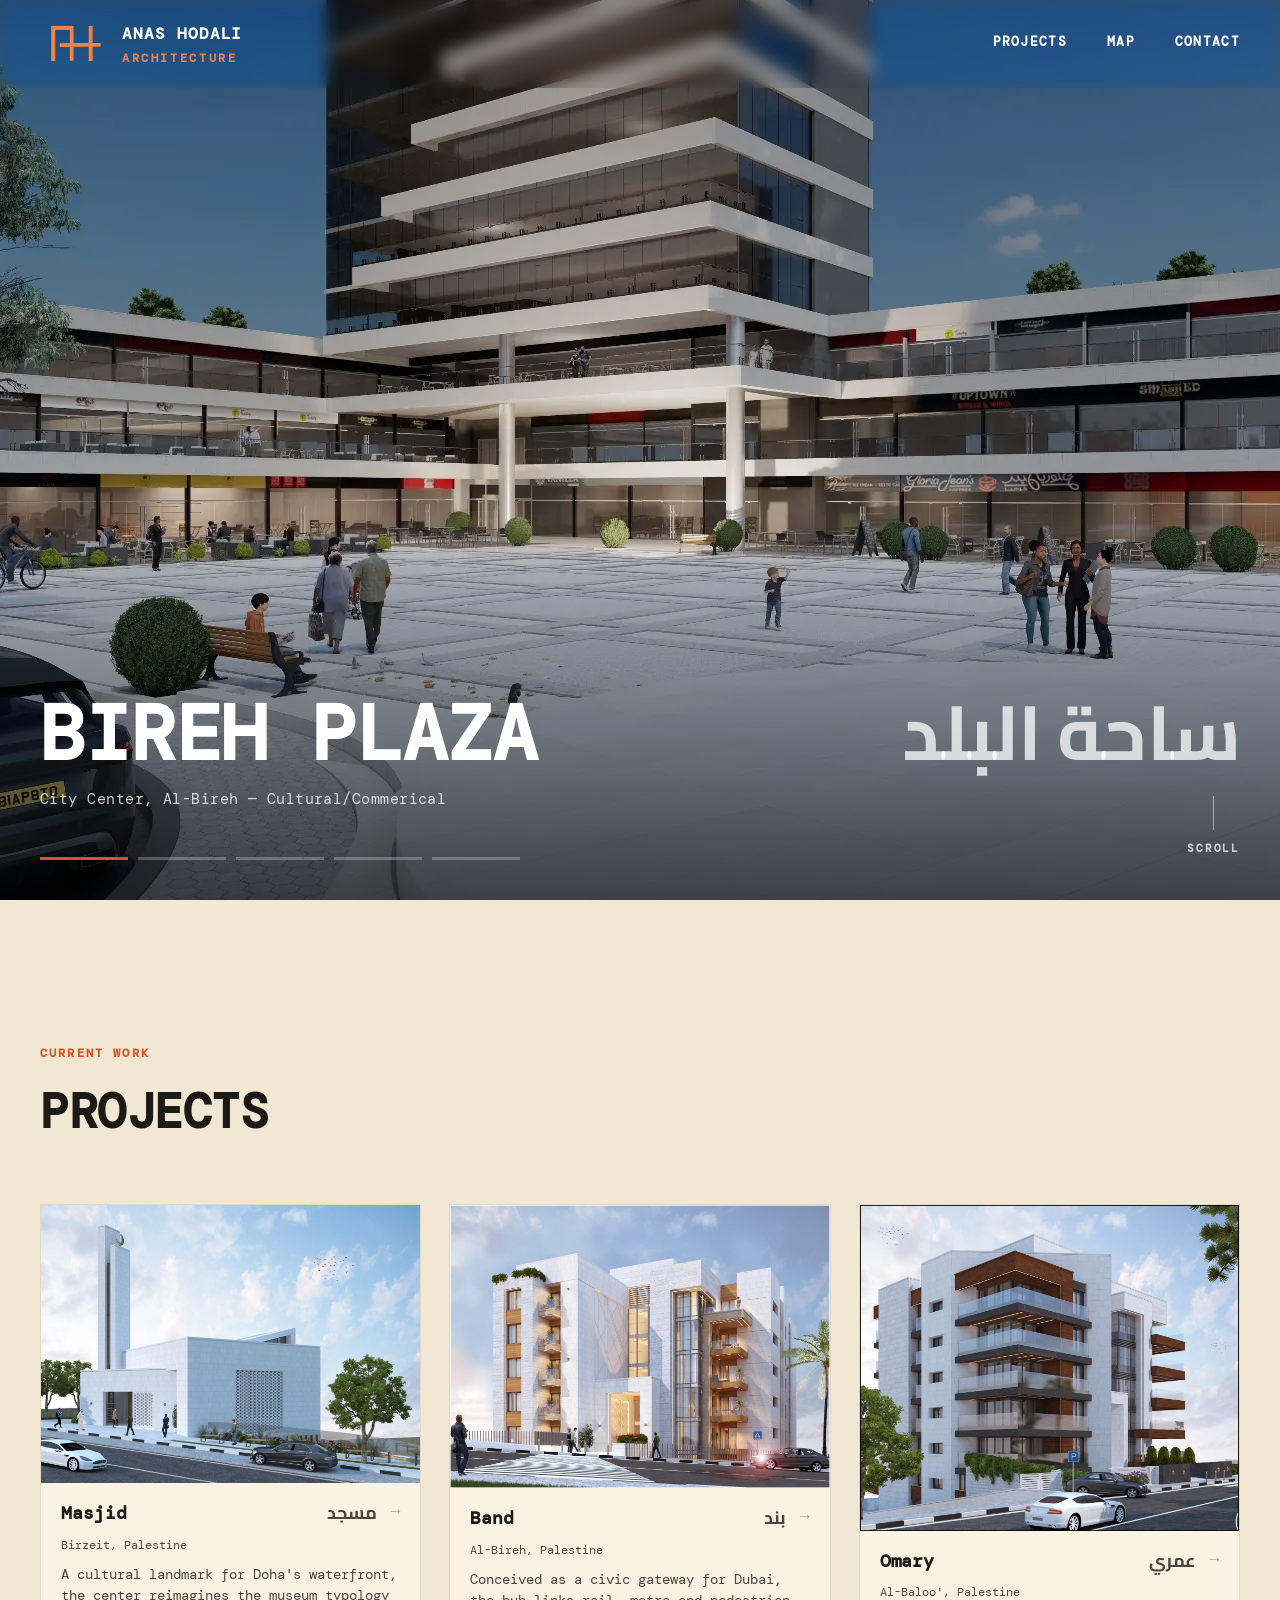
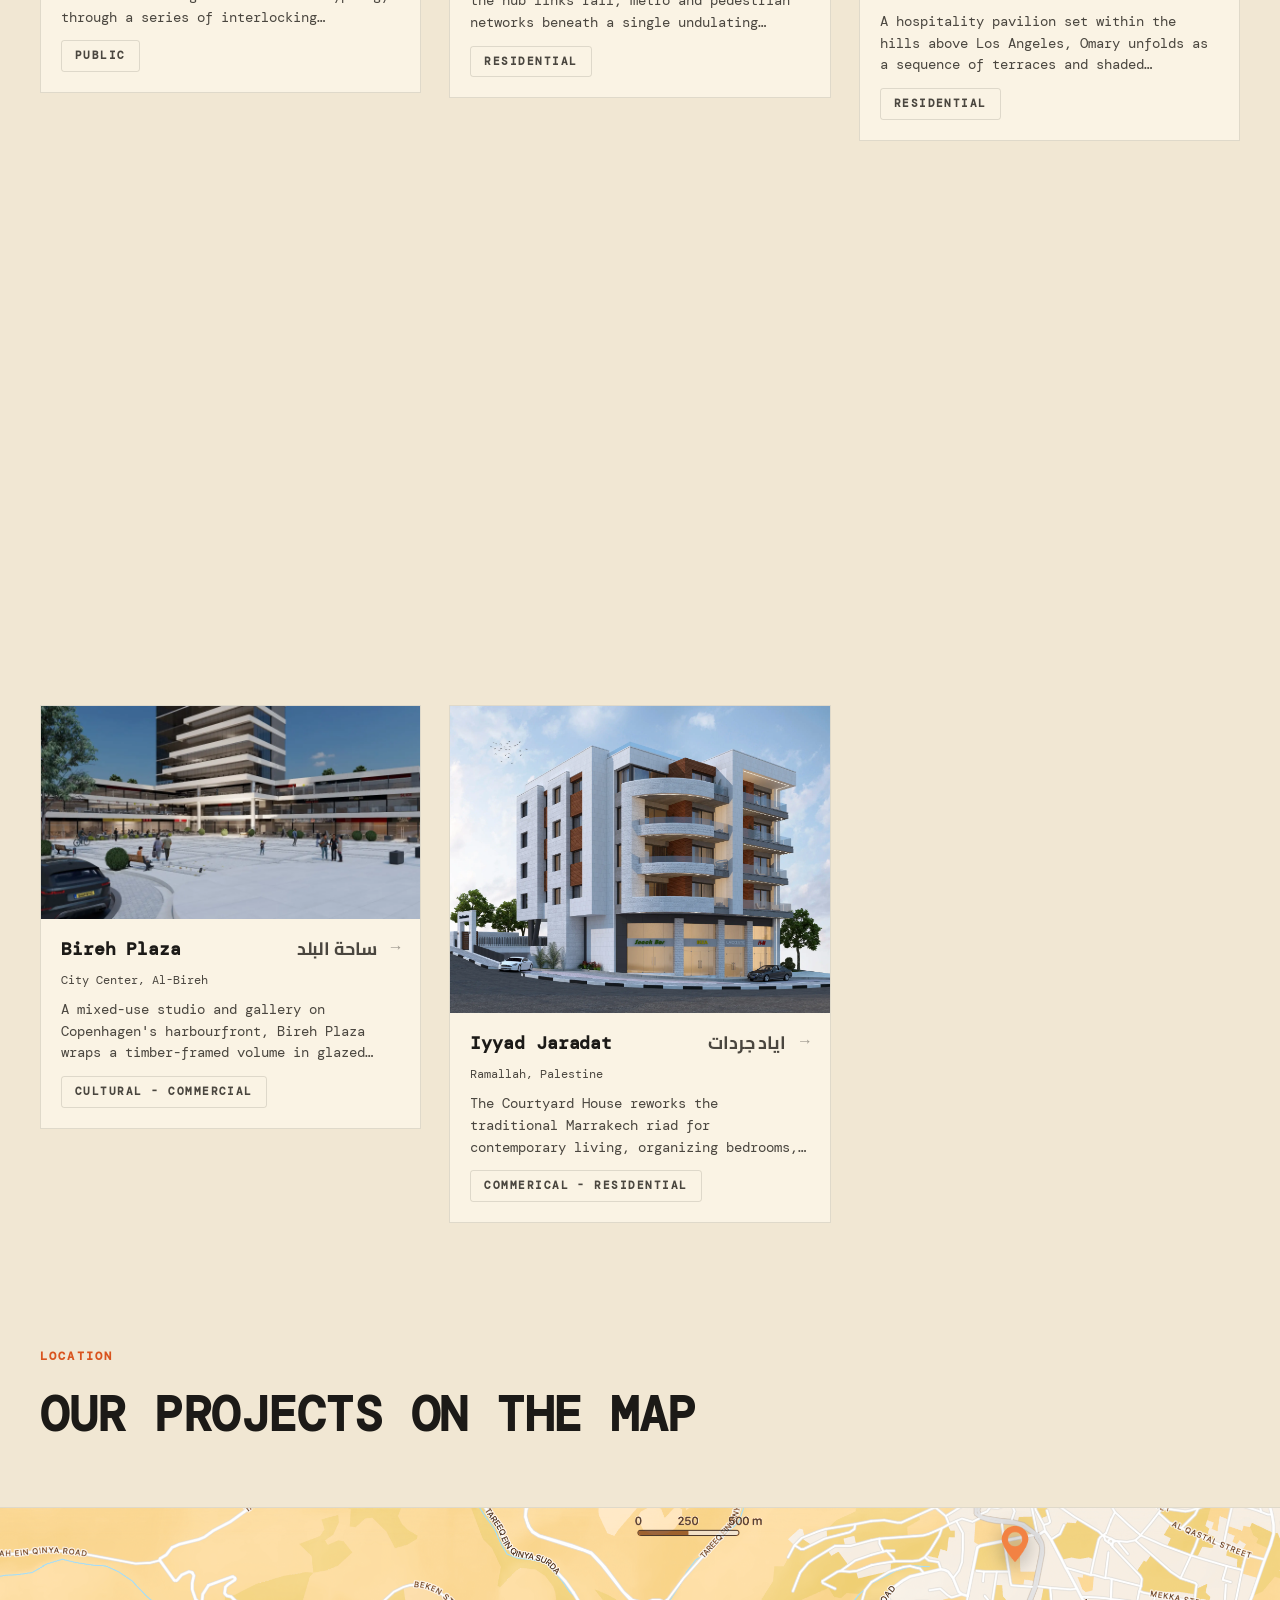
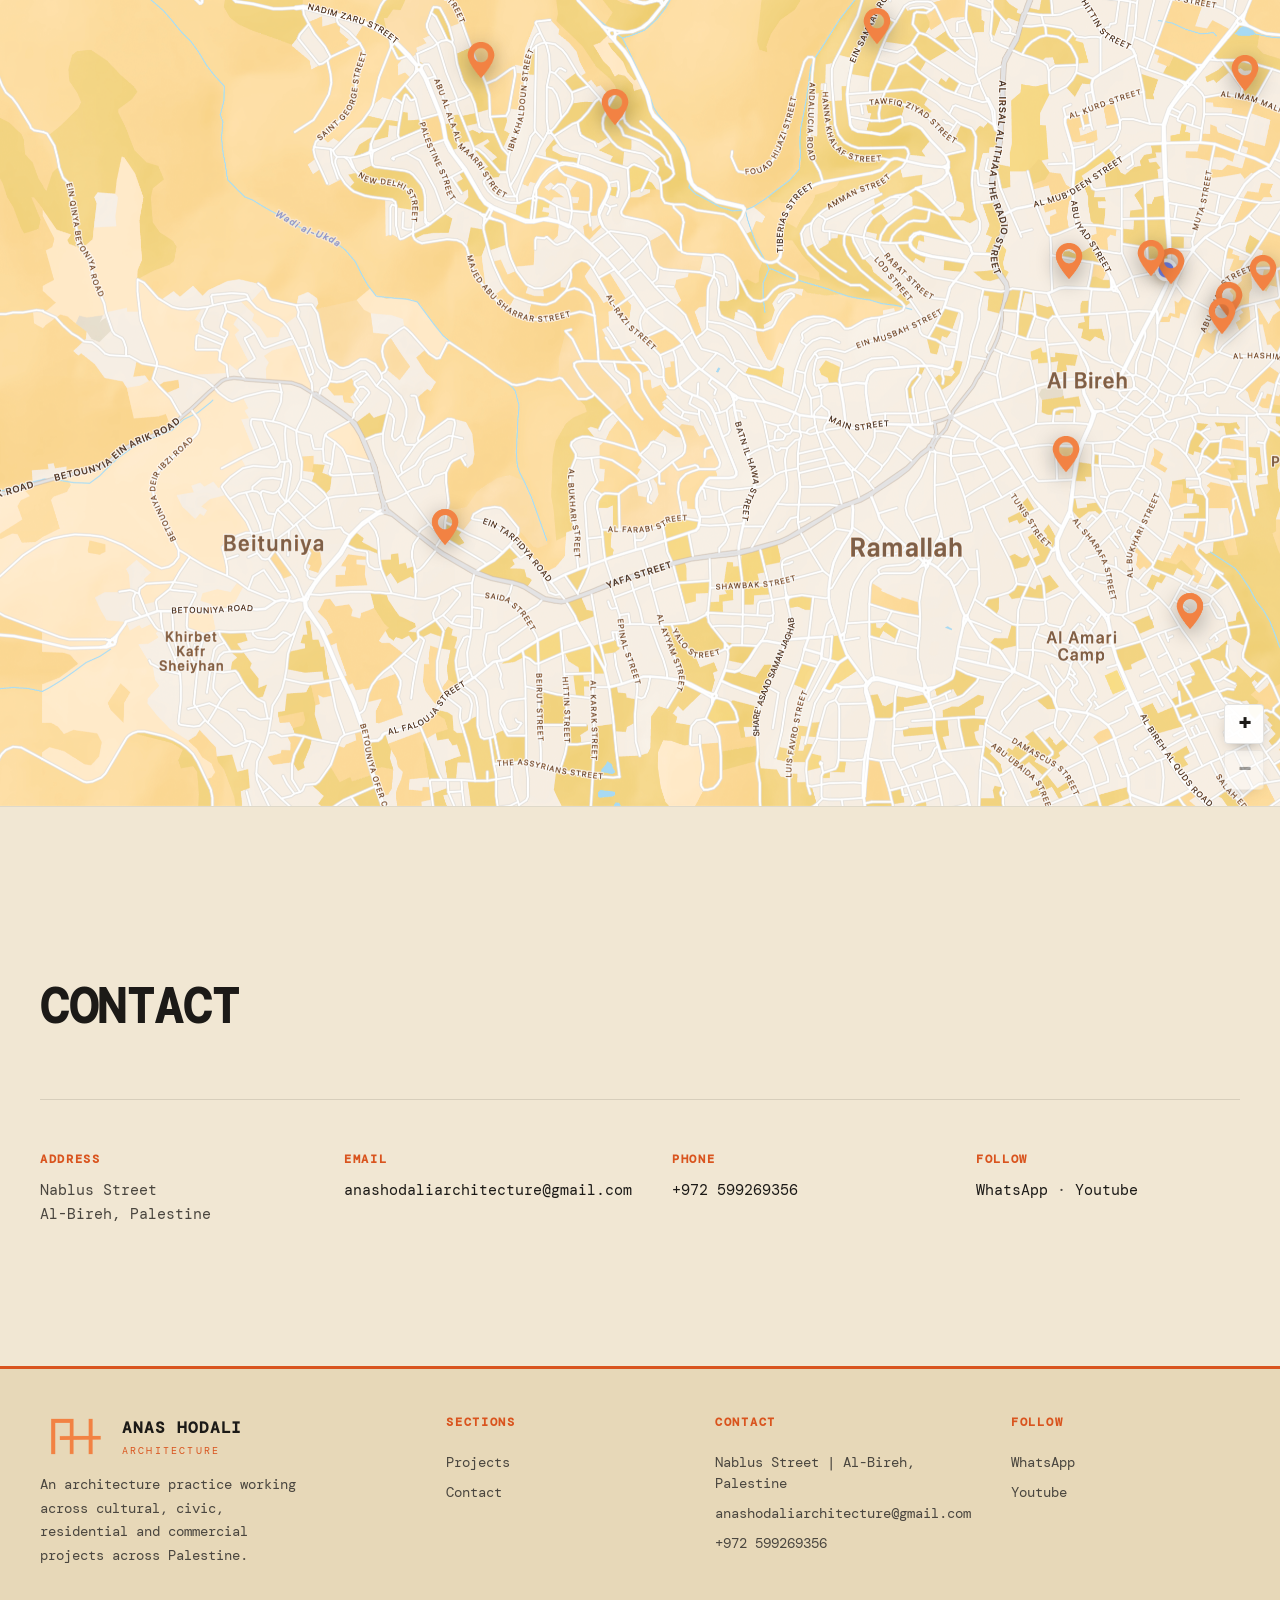
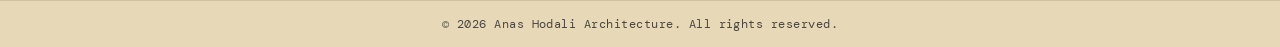
==== index.html @ 184c5da4 "adding map showcasing projects across ramallah" ====
<!DOCTYPE html>
<html lang="en">
<head>
<meta charset="UTF-8">
<meta name="viewport" content="width=device-width, initial-scale=1.0">
<title>Anas Hodali Architecture</title>
<meta name="description" content="Anas Hodali Architecture — an architecture practice designing cultural, civic, residential and commercial work.">
<link rel="icon" type="image/png" href="assets/images/modern-logo.png">

<!-- Fonts -->
<link rel="preconnect" href="https://fonts.googleapis.com">
<link rel="preconnect" href="https://fonts.gstatic.com" crossorigin>
<link href="https://fonts.googleapis.com/css2?family=DM+Mono:ital,wght@0,300;0,400;0,500;1,300;1,400;1,500&family=Cairo:wght@600;700&display=swap" rel="stylesheet">

<link rel="stylesheet" href="css/style.css">
</head>
<body>

<!-- =========================================================
     HEADER / NAV
     Only two links, both in-page scrolls: Projects (#projects)
     and Contact (#contact).
========================================================== -->
<header class="site-header" id="siteHeader">
  <div class="header-inner">
    <a href="#top" class="logo">
      <img src="assets/images/modern-logo.png" alt="" class="logo-mark">
      <span class="logo-word">Anas Hodali<span class="logo-tagline">Architecture</span></span>
    </a>

    <nav class="main-nav" id="mainNav">
      <a href="#projects" class="nav-link">Projects</a>
      <a href="#map" class="nav-link">Map</a>
      <a href="#contact" class="nav-link">Contact</a>
    </nav>

    <button class="nav-toggle" id="navToggle" aria-label="Toggle navigation" aria-expanded="false">
      <span></span><span></span><span></span>
    </button>
  </div>
</header>

<!-- =========================================================
     HERO — fullscreen, 5 auto-cycling project slides.
     Each .hero-slide shows a static <img> for now (see
     assets/images/). To bring back video later, swap the
     <img class="hero-image"> below for a
     <video class="hero-video"> with a real .mp4 source in
     assets/videos/.
========================================================== -->
<section class="hero" id="top">

  <div class="hero-slides" id="heroSlides">

    <article class="hero-slide is-active" data-tone="1">
      <div class="hero-media">
        <img class="hero-image" src="assets/images/bireh-plaza.webp" alt="Bireh Plaza">
        <div class="hero-scrim"></div>
      </div>
      <div class="hero-caption">
        <h1 class="hero-title"><span class="title-en">Bireh Plaza</span><span class="title-ar" lang="ar" dir="rtl">ساحة البلد</span></h1>
        <p class="hero-meta">City Center, Al-Bireh — Cultural/Commerical</p>
      </div>
    </article>

    <article class="hero-slide" data-tone="2">
      <div class="hero-media">
        <img class="hero-image" src="assets/images/sakhr.webp" alt="Sakhr">
        <div class="hero-scrim"></div>
      </div>
      <div class="hero-caption">
        <h1 class="hero-title"><span class="title-en">Sakhr</span><span class="title-ar" lang="ar" dir="rtl">صخر</span></h1>
        <p class="hero-meta">Al-Bireh — Residential</p>
      </div>
    </article>

    <article class="hero-slide" data-tone="3">
      <div class="hero-media">
        <img class="hero-image" src="assets/images/abdallah.webp" alt="Abdallah">
        <div class="hero-scrim"></div>
      </div>
      <div class="hero-caption">
        <h1 class="hero-title"><span class="title-en">Abdallah Eweis</span><span class="title-ar" lang="ar" dir="rtl">عبدالله عويس</span></h1>
        <p class="hero-meta">Al-Bireh — Residential</p>
      </div>
    </article>

    <article class="hero-slide" data-tone="4">
      <div class="hero-media">
        <img class="hero-image" src="assets/images/masjid.webp" alt="Masjid">
        <div class="hero-scrim"></div>
      </div>
      <div class="hero-caption">
        <h1 class="hero-title"><span class="title-en">Masjid</span><span class="title-ar" lang="ar" dir="rtl">مسجد</span></h1>
        <p class="hero-meta">Birzeit — Public</p>
      </div>
    </article>

    <article class="hero-slide" data-tone="5">
      <div class="hero-media">
        <img class="hero-image" src="assets/images/band.webp" alt="Band">
        <div class="hero-scrim"></div>
      </div>
      <div class="hero-caption">
        <h1 class="hero-title"><span class="title-en">Band</span><span class="title-ar" lang="ar" dir="rtl">بند</span></h1>
        <p class="hero-meta">Al-Bireh — Residential</p>
      </div>
    </article>

  </div>

  <!-- edge click zones — invisible hit areas at the left/right screen
       edges that step to the prev/next slide; only reveal an arrow +
       soft gradient on hover/focus, otherwise fully hidden -->
  <button class="hero-edge hero-edge-prev" type="button" aria-label="Previous slide">
    <span class="hero-edge-arrow">&#8249;</span>
  </button>
  <button class="hero-edge hero-edge-next" type="button" aria-label="Next slide">
    <span class="hero-edge-arrow">&#8250;</span>
  </button>

  <!-- progress / navigation bars -->
  <div class="hero-controls">
    <div class="hero-progress" id="heroProgress">
      <button class="hero-bar" data-index="0" aria-label="Go to slide 1"><i></i></button>
      <button class="hero-bar" data-index="1" aria-label="Go to slide 2"><i></i></button>
      <button class="hero-bar" data-index="2" aria-label="Go to slide 3"><i></i></button>
      <button class="hero-bar" data-index="3" aria-label="Go to slide 4"><i></i></button>
      <button class="hero-bar" data-index="4" aria-label="Go to slide 5"><i></i></button>
    </div>
  </div>

  <a href="#projects" class="hero-scroll-cue" aria-label="Scroll to projects">
    <span></span>
    Scroll
  </a>

</section>

<!-- =========================================================
     PROJECTS — masonry grid (CSS columns). Card height follows each
     image's own natural aspect ratio (see .project-placeholder img in
     style.css) rather than a fixed size class, so shape varies card
     to card based on the actual photo.
========================================================== -->
<section class="projects" id="projects">
  <div class="section-heading reveal">
    <span class="eyebrow">Current Work</span>
    <h2>Projects</h2>
  </div>

  <div class="project-grid">

    <article class="project-card" data-tone="1" data-project="masjid">
      <div class="project-media">
        <div class="project-placeholder">
          <img src="assets/images/masjid.webp" alt="Masjid">
        </div>
      </div>
      <div class="project-body">
        <div class="project-content">
          <div class="project-title-row">
            <h3><span class="title-en">Masjid</span><span class="title-ar" lang="ar" dir="rtl">مسجد</span></h3>
            <span class="project-arrow" aria-hidden="true">&rarr;</span>
          </div>
          <p class="project-location">Birzeit, Palestine</p>
          <p class="project-desc">A cultural landmark for Doha's waterfront, the center reimagines the museum typology through a series of interlocking exhibition halls beneath a single sweeping roof, built to host rotating international collections and civic gatherings alike.</p>
          <span class="project-tag tag-public">Public</span>
        </div>
      </div>
    </article>

    <article class="project-card" data-tone="4" data-project="band">
      <div class="project-media">
        <div class="project-placeholder">
          <img src="assets/images/band.webp" alt="Band">
        </div>
      </div>
      <div class="project-body">
        <div class="project-content">
          <div class="project-title-row">
            <h3><span class="title-en">Band</span><span class="title-ar" lang="ar" dir="rtl">بند</span></h3>
            <span class="project-arrow" aria-hidden="true">&rarr;</span>
          </div>
          <p class="project-location">Al-Bireh, Palestine</p>
          <p class="project-desc">Conceived as a civic gateway for Dubai, the hub links rail, metro and pedestrian networks beneath a single undulating canopy engineered to shade the concourse while framing the desert horizon beyond.</p>
          <span class="project-tag tag-residential">Residential</span>
        </div>
      </div>
    </article>

    <article class="project-card" data-tone="6" data-project="omary">
      <div class="project-media">
        <div class="project-placeholder">
          <img src="assets/images/omary.webp" alt="Omary">
        </div>
      </div>
      <div class="project-body">
        <div class="project-content">
          <div class="project-title-row">
            <h3><span class="title-en">Omary</span><span class="title-ar" lang="ar" dir="rtl">عمري</span></h3>
            <span class="project-arrow" aria-hidden="true">&rarr;</span>
          </div>
          <p class="project-location">Al-Baloo', Palestine</p>
          <p class="project-desc">A hospitality pavilion set within the hills above Los Angeles, Omary unfolds as a sequence of terraces and shaded courtyards that blur the line between guest suite, garden and view.</p>
          <span class="project-tag tag-residential">Residential</span>
        </div>
      </div>
    </article>

    <article class="project-card" data-tone="2" data-project="sakhr">
      <div class="project-media">
        <div class="project-placeholder">
          <img src="assets/images/sakhr.webp" alt="Sakhr">
        </div>
      </div>
      <div class="project-body">
        <div class="project-content">
          <div class="project-title-row">
            <h3><span class="title-en">Sakhr</span><span class="title-ar" lang="ar" dir="rtl">صخر</span></h3>
            <span class="project-arrow" aria-hidden="true">&rarr;</span>
          </div>
          <p class="project-location">Al-Bireh, Palestine</p>
          <p class="project-desc">Rising above Marina Bay, Sakhr reinterprets the commercial high-rise through a perforated exoskeleton that filters daylight and views while reducing solar gain, setting a new benchmark for the skyline.</p>
          <span class="project-tag tag-residential">Residential</span>
        </div>
      </div>
    </article>

    <article class="project-card" data-tone="7" data-project="jamal">
      <div class="project-media">
        <div class="project-placeholder">
          <img src="assets/images/jamal.webp" alt="North Quay Masterplan">
        </div>
      </div>
      <div class="project-body">
        <div class="project-content">
          <div class="project-title-row">
            <h3><span class="title-en">ِAbdallah Al-Jamal</span><span class="title-ar" lang="ar" dir="rtl">عبدالله الجمل</span></h3>
            <span class="project-arrow" aria-hidden="true">&rarr;</span>
          </div>
          <p class="project-location">Ramallah, Palestine</p>
          <p class="project-desc">A masterplan for Rotterdam's post-industrial waterfront, North Quay reorganizes the former dockyards into a mixed-use district of housing, studios and public quays woven around the harbour's original rail lines.</p>
          <span class="project-tag tag-residential">Residential</span>
        </div>
      </div>
    </article>

    <article class="project-card" data-tone="3" data-project="abdallah">
      <div class="project-media">
        <div class="project-placeholder">
          <img src="assets/images/abdallah.webp" alt="Abdallah">
        </div>
      </div>
      <div class="project-body">
        <div class="project-content">
          <div class="project-title-row">
            <h3><span class="title-en">Abdallah Ewias</span><span class="title-ar" lang="ar" dir="rtl"> عبدالله عويس</span></h3>
            <span class="project-arrow" aria-hidden="true">&rarr;</span>
          </div>
          <p class="project-location">Al-Bireh, Palestine</p>
          <p class="project-desc">Abdallah steps down toward the Thames in a series of terraced volumes, giving each residence a private outlook while knitting the development back into London's riverside walking routes.</p>
          <span class="project-tag tag-residential">Residential</span>
        </div>
      </div>
    </article>

    <article class="project-card" data-tone="8" data-project="bireh-plaza">
      <div class="project-media">
        <div class="project-placeholder">
          <img src="assets/images/bireh-plaza.webp" alt="Bireh Plaza">
        </div>
      </div>
      <div class="project-body">
        <div class="project-content">
          <div class="project-title-row">
            <h3><span class="title-en">Bireh Plaza</span><span class="title-ar" lang="ar" dir="rtl">ساحة البلد</span></h3>
            <span class="project-arrow" aria-hidden="true">&rarr;</span>
          </div>
          <p class="project-location">City Center, Al-Bireh</p>
          <p class="project-desc">A mixed-use studio and gallery on Copenhagen's harbourfront, Bireh Plaza wraps a timber-framed volume in glazed panels that dissolve the boundary between working space and public quay.</p>
          <span class="project-tag tag-cultural tag-commercial">Cultural - Commercial</span>
        </div>
      </div>
    </article>

    <article class="project-card" data-tone="5" data-project="jaradat">
      <div class="project-media">
        <div class="project-placeholder">
          <img src="assets/images/jaradat.webp" alt="The Courtyard House">
        </div>
      </div>
      <div class="project-body">
        <div class="project-content">
          <div class="project-title-row">
            <h3><span class="title-en">Iyyad Jaradat</span><span class="title-ar" lang="ar" dir="rtl">اياد جردات</span></h3>
            <span class="project-arrow" aria-hidden="true">&rarr;</span>
          </div>
          <p class="project-location">Ramallah, Palestine</p>
          <p class="project-desc">The Courtyard House reworks the traditional Marrakech riad for contemporary living, organizing bedrooms, majlis and pool around a sequence of shaded courtyards that draw air and light deep into the plan.</p>
          <span class="project-tag tag-commercial tag-residential">Commerical - Residential</span>
        </div>
      </div>
    </article>

  </div>
</section>

<!-- =========================================================
     MAP — full-bleed "where we are" band. The heading keeps the normal
     container gutter; the image itself stretches from the left edge of
     the viewport to the right.
========================================================== -->
<section class="map-section" id="map">
  <div class="section-heading reveal">
    <span class="eyebrow">Location</span>
    <h2>Our Projects on the Map</h2>
  </div>

  <div class="map-figure">
   <!-- .map-pan is the single element that initMapPanZoom() transforms, so the
        map image and every pin zoom / pan together and stay aligned. -->
   <div class="map-pan" id="mapPan">
    <img class="map-image" src="assets/images/map ramallah no pins.png" alt="Map of Ramallah showing where the practice is located" draggable="false">

    <!-- Pin overlay. JS (initMapPins) sizes .map-pins to the actual
         displayed image area so the per-pin --x / --y percentages stay
         locked to the map itself regardless of viewport size / cover crop.
         --x / --y are percentages measured from the top-left of the map
         image. Add ?#calibrate to the URL and click the map to read off
         coordinates for new pins. Each pin opens its project via the
         matching .project-card[data-project]. -->
    <div class="map-pins" id="mapPins">
      <button class="map-pin" type="button" data-project="omary"       style="--x:80.3%; --y:41.3%"><img src="assets/images/pin.png" alt=""><span class="map-pin-label"><span class="map-pin-name">Omary</span></span></button>
      <button class="map-pin" type="button" data-project="sakhr"       style="--x:91.6%; --y:45.7%"><img src="assets/images/pin.png" alt=""><span class="map-pin-label"><span class="map-pin-name">Sakhr</span></span></button>
      <button class="map-pin" type="button" data-project="band"        style="--x:91.1%; --y:47.4%"><img src="assets/images/pin.png" alt=""><span class="map-pin-label"><span class="map-pin-name">Band</span></span></button>
      <button class="map-pin" type="button" data-project="abdallah"    style="--x:94.0%; --y:42.7%"><img src="assets/images/pin.png" alt=""><span class="map-pin-label"><span class="map-pin-name">Abdallah Eweis</span></span></button>
      <button class="map-pin" type="button" data-project="bireh-plaza" style="--x:80.1%; --y:62.8%"><img src="assets/images/pin.png" alt=""><span class="map-pin-label"><span class="map-pin-name">Bireh Plaza</span></span></button>
      <button class="map-pin" type="button" data-project="jaradat"     style="--x:38.8%; --y:18.9%"><img src="assets/images/pin.png" alt=""><span class="map-pin-label"><span class="map-pin-name">Iyyad Jaradat</span></span></button>

      <!-- markers only — hover shows the title, no project view wired up yet -->
      <span class="map-pin map-pin--static" style="--x:92.7%; --y:20.4%"><img src="assets/images/pin.png" alt=""><span class="map-pin-label"><span class="map-pin-name">Al-Nada Building</span></span></span>
      <span class="map-pin map-pin--static" style="--x:87.5%; --y:41.9%"><img src="assets/images/pin.png" alt=""><span class="map-pin-label"><span class="map-pin-name">Brazil Tower</span></span></span>
      <span class="map-pin map-pin--static" style="--x:86.1%; --y:41.0%"><img src="assets/images/pin.png" alt=""><span class="map-pin-label"><span class="map-pin-name">Arz 2</span></span></span>
      <span class="map-pin map-pin--static" style="--x:76.5%; --y:6.0%"><img src="assets/images/pin.png" alt=""><span class="map-pin-label"><span class="map-pin-name">Al-Bazzar</span></span></span>
      <span class="map-pin map-pin--static" style="--x:66.7%; --y:15.1%"><img src="assets/images/pin.png" alt=""><span class="map-pin-label"><span class="map-pin-name">Talet Bahar</span></span></span>
      <span class="map-pin map-pin--static" style="--x:48.2%; --y:24.2%"><img src="assets/images/pin.png" alt=""><span class="map-pin-label"><span class="map-pin-name">Al-Nile Building</span></span></span>
      <span class="map-pin map-pin--static" style="--x:36.2%; --y:70.9%"><img src="assets/images/pin.png" alt=""><span class="map-pin-label"><span class="map-pin-name">Omar Thalji</span></span></span>
      <span class="map-pin map-pin--static" style="--x:88.8%; --y:80.3%"><img src="assets/images/pin.png" alt=""><span class="map-pin-label"><span class="map-pin-name">Imad Mushusher</span></span></span>
    </div>
   </div>

   <!-- zoom buttons; drag to pan, ⌘/Ctrl + scroll or pinch also zoom -->
   <div class="map-zoom-controls">
     <button type="button" id="mapZoomIn" aria-label="Zoom in">+</button>
     <button type="button" id="mapZoomOut" aria-label="Zoom out" disabled>&minus;</button>
   </div>
  </div>
</section>

<!-- =========================================================
     CONTACT
========================================================== -->
<section class="contact-section" id="contact">
  <div class="section-heading reveal">
    <span class="eyebrow"></span>
    <h2>Contact</h2>
  </div>

  <div class="contact-info" data-reveal-group>
    <div class="contact-block reveal">
      <h4>Address</h4>
      <p>Nablus Street<br>Al-Bireh, Palestine</p>
    </div>

    <div class="contact-block reveal">
      <h4>Email</h4>
      <p><a href="mailto:anashodaliarchitecture@gmail.com">anashodaliarchitecture@gmail.com</a></p>
    </div>

    <div class="contact-block reveal">
      <h4>Phone</h4>
      <p><a href="tel:+972599269356">+972 599269356</a></p>
    </div>

    <div class="contact-block reveal">
      <h4>Follow</h4>
      <p>
        <a href="https://wa.me/972599269356">WhatsApp</a> &middot;
        <a href="https://www.youtube.com/@AnasHodaliArchitecture">Youtube</a>
      </p>
    </div>
  </div>
</section>

<!-- =========================================================
     FOOTER
========================================================== -->
<footer class="site-footer">
  <div class="footer-top" data-reveal-group>
    <div class="footer-brand reveal">
      <a href="#top" class="logo logo-footer">
        <img src="assets/images/modern-logo.png" alt="" class="logo-mark">
        <span class="logo-word">Anas Hodali<span class="logo-tagline">Architecture</span></span>
      </a>
      <p>An architecture practice working across cultural, civic, residential and commercial projects across Palestine.</p>
    </div>

    <div class="footer-col reveal">
      <h4>Sections</h4>
      <a href="#projects">Projects</a>
      <a href="#contact">Contact</a>
    </div>

    <div class="footer-col reveal">
      <h4>Contact</h4>
      <a href="#">Nablus Street | Al-Bireh, Palestine</a>
      <a href="mailto:anashodaliarchitecture@gmail.com">anashodaliarchitecture@gmail.com</a>
      <a href="tel:+972599269356">+972 599269356</a>
    </div>

    <div class="footer-col reveal">
      <h4>Follow</h4>
      <a href="https://wa.me/972599269356">WhatsApp</a>
      <a href="https://www.youtube.com/@AnasHodaliArchitecture">Youtube</a>
    </div>
  </div>

  <div class="footer-bottom">
    <p>&copy; 2026 Anas Hodali Architecture. All rights reserved.</p>
  </div>
</footer>

<!-- =========================================================
     PROJECT OVERLAY — fullscreen case-study view. One shared shell for
     every project; content is rendered into #overlayBody by
     renderOverlay() in js/main.js from the per-project data in
     js/projects-data.js (see PROJECTS there) whenever a card with a
     data-project attribute is clicked. All 8 projects are wired up now;
     copy and non-photo imagery are still placeholder/draft (see the
     header comment in projects-data.js) pending real project material.
========================================================== -->
<div class="project-overlay" id="projectOverlay" aria-hidden="true">
  <button class="overlay-close" id="overlayClose" aria-label="Close project" type="button">
    <span></span><span></span>
  </button>

  <div class="overlay-scroll" id="overlayScroll">
    <div class="overlay-topline">
      <span class="overlay-topline-name" id="overlayTopName"></span>
      <span class="overlay-topline-loc" id="overlayTopLoc"></span>
    </div>

    <div class="overlay-body" id="overlayBody">
      <!-- populated per-project by renderOverlay() in js/main.js -->
    </div>
  </div>
</div>

<script src="js/projects-data.js"></script>
<script src="js/main.js"></script>
</body>
</html>
---- css/style.css ----
/* ==========================================================================
   Anas Hodali Architecture — stylesheet
   Palette: cream/off-white background, charcoal text, burnt-orange accent.
   Swap the values in :root to retune the palette globally.
========================================================================== */

:root {
  --cream:        #F1E7D3;
  --cream-dim:    #E7D8B8;
  --paper:        #FAF3E4;
  --charcoal:     #1C1A17;
  --charcoal-soft:#4A463F;
  --orange:       #D9541E;
  --orange-dark:  #B84415;
  --orange-light: #E9814F;
  --line:         rgba(28, 26, 23, 0.12);
  --white:        #FFFFFF;

  --font: 'DM Mono', 'SFMono-Regular', Consolas, 'Liberation Mono', Menlo, monospace;
  --font-ar: 'Cairo', 'Segoe UI', Tahoma, sans-serif;

  --container: 1400px;
  --header-h: 88px;
}

/* ---------- Reset ---------- */
* { margin: 0; padding: 0; box-sizing: border-box; }

html { scroll-behavior: smooth; }

body {
  font-family: var(--font);
  background: var(--cream);
  color: var(--charcoal);
  line-height: 1.5;
  -webkit-font-smoothing: antialiased;
}

img { display: block; max-width: 100%; }
a { color: inherit; text-decoration: none; }
button { font-family: inherit; cursor: pointer; border: none; background: none; color: inherit; }
ul { list-style: none; }

.eyebrow {
  display: inline-block;
  font-size: 12px;
  font-weight: 600;
  letter-spacing: 0.18em;
  text-transform: uppercase;
  color: var(--orange);
  margin-bottom: 14px;
}

/* ==========================================================================
   Header
========================================================================== */
.site-header {
  position: fixed;
  top: 0; left: 0; right: 0;
  height: var(--header-h);
  z-index: 100;
  background: rgba(28, 26, 23, 0.06);
  backdrop-filter: blur(8px) saturate(160%);
  -webkit-backdrop-filter: blur(8px) saturate(160%);
  transition: background 0.35s ease, box-shadow 0.35s ease, backdrop-filter 0.35s ease, -webkit-backdrop-filter 0.35s ease;
}

.site-header.is-scrolled,
.site-header.no-hero {
  background: rgba(241, 231, 211, 0.8);
  backdrop-filter: blur(22px) saturate(180%);
  -webkit-backdrop-filter: blur(22px) saturate(180%);
  box-shadow: 0 1px 0 var(--line);
}

.header-inner {
  max-width: var(--container);
  height: 100%;
  margin: 0 auto;
  padding: 0 40px;
  display: flex;
  align-items: center;
  justify-content: space-between;
}

.logo {
  display: flex;
  align-items: center;
  gap: 14px;
  font-size: 16px;
  font-weight: 700;
  letter-spacing: 0.06em;
  text-transform: uppercase;
  color: var(--white);
  transition: color 0.35s ease;
}

.site-header.is-scrolled .logo,
.site-header.no-hero .logo { color: var(--charcoal); }

/* Icon mark (assets/images/modern-logo.png) sits beside the wordmark.
   Fixed height, intrinsic width. */
.logo-mark {
  height: 48px;
  width: auto;
  display: block;
}

.logo-word {
  display: flex;
  flex-direction: column;
}

.logo-tagline {
  font-size: 10px;
  font-weight: 400;
  letter-spacing: 0.22em;
  color: var(--orange-light);
  margin-top: 3px;
}

/* Header-only: bolder + slightly larger so "Architecture" reads clearly
   against the hero image, not just the footer's plain white background. */
.site-header .logo-tagline {
  font-weight: 800;
  font-size: 12px;
}

.site-header.is-scrolled .logo-tagline,
.site-header.no-hero .logo-tagline { color: var(--orange); }

.main-nav { display: flex; gap: 40px; }

.nav-link {
  font-size: 13px;
  font-weight: 600;
  letter-spacing: 0.1em;
  text-transform: uppercase;
  color: var(--white);
  position: relative;
  padding-bottom: 4px;
  transition: color 0.35s ease;
}

.site-header.is-scrolled .nav-link,
.site-header.no-hero .nav-link { color: var(--charcoal); }

.nav-link--current::after { width: 100%; }

.nav-link::after {
  content: "";
  position: absolute;
  left: 0; bottom: 0;
  width: 0;
  height: 1px;
  background: var(--orange);
  transition: width 0.25s ease;
}

.nav-link:hover::after { width: 100%; }

.nav-toggle {
  display: none;
  flex-direction: column;
  justify-content: center;
  gap: 5px;
  width: 32px;
  height: 32px;
}

.nav-toggle span {
  display: block;
  height: 2px;
  width: 100%;
  background: var(--white);
  transition: background 0.35s ease, transform 0.25s ease, opacity 0.25s ease;
}

.site-header.is-scrolled .nav-toggle span,
.site-header.no-hero .nav-toggle span { background: var(--charcoal); }

.nav-toggle.is-open span:nth-child(1) { transform: translateY(7px) rotate(45deg); }
.nav-toggle.is-open span:nth-child(2) { opacity: 0; }
.nav-toggle.is-open span:nth-child(3) { transform: translateY(-7px) rotate(-45deg); }

/* ==========================================================================
   Hero
========================================================================== */
.hero {
  position: relative;
  width: 100%;
  height: 100vh;
  min-height: 560px;
  overflow: hidden;
  background: var(--charcoal);
}

.hero-slides {
  position: relative;
  width: 100%;
  height: 100%;
}

.hero-slide {
  position: absolute;
  inset: 0;
  opacity: 0;
  visibility: hidden;
  transition: opacity 1.2s ease;
  z-index: 1;
}

.hero-slide.is-active {
  opacity: 1;
  visibility: visible;
  z-index: 2;
}

.hero-media {
  position: absolute;
  inset: 0;
  overflow: hidden;
}

.hero-video,
.hero-image {
  position: absolute;
  inset: 0;
  width: 100%;
  height: 100%;
  object-fit: cover;
}

/* Placeholder visual standing in for the real video footage.
   Each slide gets a distinct tone via [data-tone] below. */
.hero-placeholder {
  position: absolute;
  inset: 0;
  display: flex;
  align-items: center;
  justify-content: center;
  background-image:
    repeating-linear-gradient(0deg, rgba(255,255,255,0.045) 0 1px, transparent 1px 64px),
    repeating-linear-gradient(90deg, rgba(255,255,255,0.045) 0 1px, transparent 1px 64px);
  animation: heroDrift 18s ease-in-out infinite alternate;
}

@keyframes heroDrift {
  from { transform: scale(1.06) translate(0, 0); }
  to   { transform: scale(1.14) translate(-1.5%, -1.5%); }
}

.hero-slide[data-tone="1"] .hero-placeholder { background-color: #7a5237; background-image: linear-gradient(135deg, #6b4a30, #a15c2c), repeating-linear-gradient(0deg, rgba(255,255,255,0.05) 0 1px, transparent 1px 64px), repeating-linear-gradient(90deg, rgba(255,255,255,0.05) 0 1px, transparent 1px 64px); }
.hero-slide[data-tone="2"] .hero-placeholder { background-color: #3f4a52; background-image: linear-gradient(135deg, #2e3a42, #5a6b73), repeating-linear-gradient(0deg, rgba(255,255,255,0.05) 0 1px, transparent 1px 64px), repeating-linear-gradient(90deg, rgba(255,255,255,0.05) 0 1px, transparent 1px 64px); }
.hero-slide[data-tone="3"] .hero-placeholder { background-color: #5c5346; background-image: linear-gradient(135deg, #453e34, #7d6f5a), repeating-linear-gradient(0deg, rgba(255,255,255,0.05) 0 1px, transparent 1px 64px), repeating-linear-gradient(90deg, rgba(255,255,255,0.05) 0 1px, transparent 1px 64px); }
.hero-slide[data-tone="4"] .hero-placeholder { background-color: #8a4a2c; background-image: linear-gradient(135deg, #723c22, #c06a35), repeating-linear-gradient(0deg, rgba(255,255,255,0.05) 0 1px, transparent 1px 64px), repeating-linear-gradient(90deg, rgba(255,255,255,0.05) 0 1px, transparent 1px 64px); }
.hero-slide[data-tone="5"] .hero-placeholder { background-color: #4b4238; background-image: linear-gradient(135deg, #35302a, #6e5f4c), repeating-linear-gradient(0deg, rgba(255,255,255,0.05) 0 1px, transparent 1px 64px), repeating-linear-gradient(90deg, rgba(255,255,255,0.05) 0 1px, transparent 1px 64px); }

.hero-placeholder-label {
  font-size: 12px;
  font-weight: 600;
  letter-spacing: 0.2em;
  text-transform: uppercase;
  color: rgba(255,255,255,0.55);
  border: 1px solid rgba(255,255,255,0.3);
  padding: 10px 18px;
  border-radius: 999px;
}

.hero-scrim {
  position: absolute;
  inset: 0;
  background:
    linear-gradient(0deg, rgba(0,0,0,0.65) 0%, rgba(0,0,0,0.05) 42%, rgba(0,0,0,0.25) 100%);
}

.hero-caption {
  position: absolute;
  left: 0; right: 0; bottom: 90px;
  z-index: 3;
  padding: 0 40px;
  max-width: var(--container);
  margin: 0 auto;
  color: var(--white);
  pointer-events: none; /* full-width band — let clicks fall through to .hero-edge beneath it */
}

.hero-title {
  display: flex;
  align-items: baseline;
  flex-wrap: wrap;
  gap: 0 20px;
  font-size: clamp(32px, 6vw, 76px);
  font-weight: 700;
  letter-spacing: -0.01em;
  text-transform: uppercase;
  line-height: 1.02;
  max-width: 18ch;
}

/* Bilingual title pairs (hero + project cards): English name pinned to the
   left, its Arabic equivalent pinned to the right of the same title block,
   written right-to-left. Only titles that actually have a .title-ar get the
   wider block + space-between spread — plain English-only titles (the 2
   cards/slide with no Arabic name yet) are untouched by these :has() rules.
   Cairo covers Arabic glyphs DM Mono doesn't have; text-transform is reset
   so Arabic (which has no case) isn't affected by the English title's
   uppercase styling. */
.hero-title:has(.title-ar) {
  justify-content: space-between;
  max-width: 30ch;
}

.project-title-row h3:has(.title-ar) {
  flex: 1;
  justify-content: space-between;
}

.title-ar {
  font-family: var(--font-ar);
  font-weight: 700;
  text-transform: none;
  direction: rtl;
  text-align: right;
  unicode-bidi: isolate;
}

.hero-title .title-ar { color: rgba(255,255,255,0.75); }
.project-title-row h3 .title-ar { color: var(--charcoal-soft); }

.hero-meta {
  margin-top: 14px;
  font-size: 15px;
  font-weight: 400;
  letter-spacing: 0.03em;
  color: rgba(255,255,255,0.8);
}

.hero-controls {
  position: absolute;
  left: 0; right: 0; bottom: 40px;
  z-index: 4;
  padding: 0 40px;
  max-width: var(--container);
  margin: 0 auto;
  pointer-events: none; /* full-width band — let clicks fall through to .hero-edge beneath it */
}

.hero-progress,
.hero-bar {
  pointer-events: auto; /* re-enable just the actual controls */
}

/* Invisible full-height hit zones at the left/right edges of the hero
   that step to the prev/next slide. Sit above the slides but below the
   caption/controls/scroll-cue (which re-enable pointer-events on just
   their own interactive bits above), so nothing else is blocked. Stay
   fully transparent until hovered/focused for a hidden, sleek feel. */
.hero-edge {
  position: absolute;
  top: 0; bottom: 0;
  width: clamp(56px, 9vw, 160px);
  z-index: 3;
  margin: 0;
  padding: 0 18px;
  border: 0;
  background: transparent;
  display: flex;
  align-items: center;
  cursor: pointer;
  appearance: none;
  -webkit-appearance: none;
}

.hero-edge-prev { left: 0; justify-content: flex-start; }
.hero-edge-next { right: 0; justify-content: flex-end; }

.hero-edge::before {
  content: "";
  position: absolute;
  inset: 0;
  opacity: 0;
  transition: opacity 0.35s ease;
}

.hero-edge-prev::before { background: linear-gradient(to right, rgba(0,0,0,0.32), transparent); }
.hero-edge-next::before { background: linear-gradient(to left, rgba(0,0,0,0.32), transparent); }

.hero-edge-arrow {
  position: relative;
  font-size: 26px;
  line-height: 1;
  color: rgba(255,255,255,0.9);
  opacity: 0;
  transition: opacity 0.3s ease, transform 0.3s ease;
}

.hero-edge-prev .hero-edge-arrow { transform: translateX(-8px); }
.hero-edge-next .hero-edge-arrow { transform: translateX(8px); }

.hero-edge:hover::before,
.hero-edge:focus-visible::before {
  opacity: 1;
}

.hero-edge:hover .hero-edge-arrow,
.hero-edge:focus-visible .hero-edge-arrow {
  opacity: 1;
  transform: translateX(0);
}

.hero-edge:focus-visible {
  outline: none;
}

.hero-edge:focus-visible .hero-edge-arrow {
  outline: 1px solid rgba(255,255,255,0.6);
  outline-offset: 6px;
}

.hero-progress {
  display: flex;
  gap: 10px;
  max-width: 480px;
}

.hero-bar {
  flex: 1;
  height: 3px;
  background: rgba(255,255,255,0.25);
  position: relative;
  overflow: hidden;
}

.hero-bar i {
  position: absolute;
  left: 0; top: 0; bottom: 0;
  width: 0%;
  background: var(--orange);
  display: block;
}

.hero-bar.is-active i {
  animation: heroFill linear forwards;
  animation-duration: var(--hero-interval, 6s);
}

.hero-bar.is-done i { width: 100%; }

@keyframes heroFill {
  from { width: 0%; }
  to   { width: 100%; }
}

.hero-scroll-cue {
  position: absolute;
  right: 40px; bottom: 44px;
  z-index: 4;
  display: flex;
  flex-direction: column;
  align-items: center;
  gap: 10px;
  font-size: 11px;
  font-weight: 600;
  letter-spacing: 0.16em;
  text-transform: uppercase;
  color: rgba(255,255,255,0.75);
}

.hero-scroll-cue span {
  width: 1px;
  height: 34px;
  background: rgba(255,255,255,0.5);
  position: relative;
  overflow: hidden;
}

.hero-scroll-cue span::after {
  content: "";
  position: absolute;
  left: 0; top: -100%;
  width: 100%; height: 100%;
  background: var(--orange);
  animation: scrollCue 1.8s ease-in-out infinite;
}

@keyframes scrollCue {
  0%   { top: -100%; }
  60%  { top: 100%; }
  100% { top: 100%; }
}

/* ==========================================================================
   Projects — masonry grid
========================================================================== */
.projects {
  max-width: var(--container);
  margin: 0 auto;
  padding: 140px 40px 120px;
}

.section-heading {
  margin-bottom: 56px;
}

.section-heading h2 {
  font-size: clamp(30px, 4vw, 48px);
  font-weight: 700;
  letter-spacing: -0.01em;
  text-transform: uppercase;
}

/* CSS grid rather than `columns:` masonry on purpose. Multi-column packs
   the cards tighter, but Safari re-runs its column-fill the moment a card
   inside the container gets a :hover repaint — the hovered card (whichever
   one sits at a column top, currently Omary, the tallest image) jumps to
   the next column, the pointer falls off it, the hover clears, and it
   snaps back. The thrash paints that column block blank, so the card
   looks like it vanishes. A grid never re-flows on hover. */
.project-grid {
  display: grid;
  grid-template-columns: repeat(3, 1fr);
  gap: 28px;
  align-items: start;
}

.project-card {
  display: block;
  position: relative;
  cursor: pointer;
  background: var(--paper);
  border: 1px solid var(--line);
  transition: border-color 0.45s ease, box-shadow 0.45s ease;
}

.project-card:hover {
  border-color: rgba(217, 84, 30, 0.4);
  box-shadow: 0 0 0 1px rgba(217, 84, 30, 0.15), 0 20px 44px -16px rgba(217, 84, 30, 0.4);
}

.project-media {
  position: relative;
  overflow: hidden;
}

.project-placeholder {
  position: relative;
  width: 100%;
  background-image:
    repeating-linear-gradient(0deg, rgba(255,255,255,0.06) 0 1px, transparent 1px 48px),
    repeating-linear-gradient(90deg, rgba(255,255,255,0.06) 0 1px, transparent 1px 48px);
  display: flex;
  align-items: center;
  justify-content: center;
  transition: transform 0.6s ease;
}

/* No fixed aspect-ratio here on purpose — each card's height now follows
   its own image's natural ratio, so portrait, square and landscape shots
   all sit at their true shape instead of being cropped to a fixed box. */
.project-placeholder img {
  width: 100%;
  height: auto;
  display: block;
}

.project-card[data-tone="1"] .project-placeholder { background-color: #7a5237; background-image: linear-gradient(150deg, #6b4a30, #a15c2c), repeating-linear-gradient(0deg, rgba(255,255,255,0.06) 0 1px, transparent 1px 48px), repeating-linear-gradient(90deg, rgba(255,255,255,0.06) 0 1px, transparent 1px 48px); }
.project-card[data-tone="2"] .project-placeholder { background-color: #3f4a52; background-image: linear-gradient(150deg, #2e3a42, #5a6b73), repeating-linear-gradient(0deg, rgba(255,255,255,0.06) 0 1px, transparent 1px 48px), repeating-linear-gradient(90deg, rgba(255,255,255,0.06) 0 1px, transparent 1px 48px); }
.project-card[data-tone="3"] .project-placeholder { background-color: #5c5346; background-image: linear-gradient(150deg, #453e34, #7d6f5a), repeating-linear-gradient(0deg, rgba(255,255,255,0.06) 0 1px, transparent 1px 48px), repeating-linear-gradient(90deg, rgba(255,255,255,0.06) 0 1px, transparent 1px 48px); }
.project-card[data-tone="4"] .project-placeholder { background-color: #8a4a2c; background-image: linear-gradient(150deg, #723c22, #c06a35), repeating-linear-gradient(0deg, rgba(255,255,255,0.06) 0 1px, transparent 1px 48px), repeating-linear-gradient(90deg, rgba(255,255,255,0.06) 0 1px, transparent 1px 48px); }
.project-card[data-tone="5"] .project-placeholder { background-color: #4b4238; background-image: linear-gradient(150deg, #35302a, #6e5f4c), repeating-linear-gradient(0deg, rgba(255,255,255,0.06) 0 1px, transparent 1px 48px), repeating-linear-gradient(90deg, rgba(255,255,255,0.06) 0 1px, transparent 1px 48px); }
.project-card[data-tone="6"] .project-placeholder { background-color: #6b5a4a; background-image: linear-gradient(150deg, #55473a, #93765a), repeating-linear-gradient(0deg, rgba(255,255,255,0.06) 0 1px, transparent 1px 48px), repeating-linear-gradient(90deg, rgba(255,255,255,0.06) 0 1px, transparent 1px 48px); }
.project-card[data-tone="7"] .project-placeholder { background-color: #495c4f; background-image: linear-gradient(150deg, #37473c, #6b8770), repeating-linear-gradient(0deg, rgba(255,255,255,0.06) 0 1px, transparent 1px 48px), repeating-linear-gradient(90deg, rgba(255,255,255,0.06) 0 1px, transparent 1px 48px); }
.project-card[data-tone="8"] .project-placeholder { background-color: #556270; background-image: linear-gradient(150deg, #414c58, #7a8b98), repeating-linear-gradient(0deg, rgba(255,255,255,0.06) 0 1px, transparent 1px 48px), repeating-linear-gradient(90deg, rgba(255,255,255,0.06) 0 1px, transparent 1px 48px); }

.project-placeholder-label {
  font-size: 11px;
  font-weight: 600;
  letter-spacing: 0.16em;
  text-transform: uppercase;
  color: rgba(255,255,255,0.55);
  border: 1px solid rgba(255,255,255,0.28);
  padding: 8px 14px;
  border-radius: 999px;
}

.project-card:hover .project-placeholder {
  transform: scale(1.045);
}

/* .project-body holds the flowing blob field (.project-blob-field,
   injected by initProjectBlobs() in main.js) behind the actual text,
   which lives in .project-content so it always paints on top —
   positioned descendants paint above non-positioned ones regardless of
   z-index or source order, so the text needs its own stacking context. */
.project-body {
  position: relative;
  overflow: hidden;
}

/* Each card gets a random number of blobs (see main.js), each with its
   own random color, size, position, speed and wander path — so no two
   cards (and no two hovers of the same card) move quite the same way. */
.project-blob-field {
  position: absolute;
  inset: -25%;
  z-index: 0;
  pointer-events: none;
  opacity: 0;
  filter: blur(14px);
  /* starts moving the moment you hover (no dead zone at the front of
     the curve); fast enough that even a brief hover shows it, not just
     a sustained one */
  transition: opacity 0.6s cubic-bezier(0.16, 1, 0.3, 1);
}

.project-card:hover .project-blob-field { opacity: 1; }

.project-blob {
  position: absolute;
  border-radius: 50%;
  pointer-events: none;
  will-change: transform;
  animation: blobWander var(--dur, 13s) ease-in-out var(--delay, 0s) infinite;
  animation-play-state: paused;
}

.project-card:hover .project-blob { animation-play-state: running; }

/* Four organic waypoints (each blob gets its own random offsets/scales
   via custom properties) instead of a simple there-and-back, so the
   drift reads as continuous, non-repeating wandering — like a lava
   lamp — rather than a blob bouncing between two fixed spots. */
@keyframes blobWander {
  0%   { transform: translate(0, 0) scale(1); }
  20%  { transform: translate(var(--dx1, 20px), var(--dy1, -15px)) scale(var(--s1, 1.1)); }
  40%  { transform: translate(var(--dx2, -15px), var(--dy2, 18px)) scale(var(--s2, 0.9)); }
  60%  { transform: translate(var(--dx3, 22px), var(--dy3, 12px)) scale(var(--s3, 1.05)); }
  80%  { transform: translate(var(--dx4, -18px), var(--dy4, -20px)) scale(var(--s4, 0.92)); }
  100% { transform: translate(0, 0) scale(1); }
}

.project-content {
  position: relative;
  z-index: 1;
  padding: 18px 20px 20px;
  display: flex;
  flex-direction: column;
  gap: 10px;
  color: var(--charcoal);
}

.project-title-row {
  display: flex;
  align-items: flex-start;
  justify-content: space-between;
  gap: 14px;
}

.project-title-row h3 {
  display: flex;
  align-items: baseline;
  flex-wrap: wrap;
  gap: 0 10px;
  min-width: 0;
  font-size: 18px;
  font-weight: 700;
  letter-spacing: -0.005em;
  line-height: 1.3;
}

.project-arrow {
  flex-shrink: 0;
  margin-top: 2px;
  font-size: 16px;
  line-height: 1;
  color: rgba(28, 26, 23, 0.4);
  transition: transform 0.4s cubic-bezier(0.22, 0.61, 0.36, 1), color 0.4s ease;
}

.project-card:hover .project-arrow {
  transform: rotate(-45deg) translate(1px, -1px);
  color: var(--orange);
}

.project-location {
  font-size: 12px;
  color: var(--charcoal-soft);
}

.project-desc {
  font-size: 13.5px;
  line-height: 1.6;
  color: var(--charcoal-soft);
  display: -webkit-box;
  -webkit-line-clamp: 3;
  line-clamp: 3;
  -webkit-box-orient: vertical;
  overflow: hidden;
}

.project-tag {
  align-self: flex-start;
  margin-top: 2px;
  font-size: 10.5px;
  font-weight: 700;
  letter-spacing: 0.14em;
  text-transform: uppercase;
  color: var(--charcoal-soft);
  border: 1px solid var(--line);
  border-radius: 3px;
  padding: 7px 13px;
  transition: border-color 0.4s ease, color 0.4s ease;
}

.project-card:hover .project-tag {
  color: var(--orange);
  border-color: rgba(217, 84, 30, 0.5);
}

/* fade-in on scroll (class toggled by JS) */
.project-card {
  opacity: 0;
  transform: translateY(24px);
  transition: opacity 0.7s ease, transform 0.7s ease;
}

.project-card.is-visible {
  opacity: 1;
  transform: translateY(0);
}

/* ==========================================================================
   Generic scroll-reveal — class toggled by JS via IntersectionObserver.
   Used for section headings, contact blocks and footer columns. Elements
   inside a [data-reveal-group] get a small staggered delay set inline by
   JS via --reveal-delay.
========================================================================== */
.reveal {
  opacity: 0;
  transform: translateY(18px);
  transition: opacity 0.7s cubic-bezier(0.22, 0.61, 0.36, 1), transform 0.7s cubic-bezier(0.22, 0.61, 0.36, 1);
  transition-delay: var(--reveal-delay, 0s);
}

.reveal.is-visible {
  opacity: 1;
  transform: translateY(0);
}

@media (prefers-reduced-motion: reduce) {
  .reveal,
  .project-card {
    transition: none !important;
    opacity: 1 !important;
    transform: none !important;
  }

  .project-blob-field {
    transition: none !important;
    opacity: 0 !important;
  }

  .project-blob {
    animation: none !important;
  }
}

/* ==========================================================================
   Map section — "Where We Are on the Map". The heading is held within the
   normal container width; .map-figure breaks out of it to span the full
   viewport width, left edge to right edge.
========================================================================== */
.map-section {
  max-width: var(--container);
  margin: 0 auto;
  padding: 0 40px 120px;
  /* keep the heading clear of the fixed header when jumped to via #map */
  scroll-margin-top: calc(var(--header-h) + 28px);
}

.map-figure {
  position: relative;
  /* break out of the centred, max-width container to hit both screen edges */
  width: 100vw;
  margin-left: calc(50% - 50vw);
  margin-right: calc(50% - 50vw);
  /* same footprint as the hero at the top of the page */
  height: 100vh;
  min-height: 560px;
  border-top: 1px solid var(--line);
  border-bottom: 1px solid var(--line);
  background: var(--paper);
  overflow: hidden;
  /* single-finger drags scroll the page until the map is zoomed in
     (initMapPanZoom flips this to `none` while --map-zoom > 1) */
  touch-action: pan-y;
  /* dragging to pan must never start a text selection or an image drag */
  user-select: none;
  -webkit-user-select: none;
}

.map-figure img {
  -webkit-user-drag: none;
  user-select: none;
}

/* Everything that pans/zooms together — the map image and the pin layer.
   initMapPanZoom() drives --map-zoom / --map-pan-x / --map-pan-y. */
.map-pan {
  position: absolute;
  inset: 0;
  transform-origin: 0 0;
  transform: translate(var(--map-pan-x, 0px), var(--map-pan-y, 0px))
             scale(var(--map-zoom, 1));
  transition: transform 0.25s ease;
  will-change: transform;
}
/* no easing while the user is actively dragging / wheeling / pinching */
.map-figure.is-interacting .map-pan { transition: none; }
.map-figure.is-zoomable { cursor: grab; }
.map-figure.is-panning { cursor: grabbing; }

.map-image {
  width: 100%;
  height: 100%;
  object-fit: cover;
  display: block;
}

/* Overlay layer — initMapPins() in main.js resizes this to match the
   actually-displayed area of .map-image (accounting for object-fit: cover),
   so each pin's --x / --y percentage maps to a fixed point on the map. */
.map-pins {
  position: absolute;
  left: 0;
  top: 0;
  pointer-events: none;
}

.map-pin {
  position: absolute;
  left: var(--x, 50%);
  top: var(--y, 50%);
  /* anchor the pin's tip (bottom-centre) on the coordinate; --pin-scale
     (set by initMapPanZoom = 1 / zoom) cancels the parent's scale so pins
     stay the same on-screen size no matter how far the map is zoomed */
  transform: translate(-50%, -100%) scale(var(--pin-scale, 1));
  width: 36px;
  padding: 0;
  border: 0;
  background: none;
  pointer-events: auto;
  cursor: pointer;
  filter: drop-shadow(0 5px 10px rgba(0, 0, 0, 0.4));
  transition: transform 0.2s cubic-bezier(0.34, 1.56, 0.64, 1), filter 0.2s ease;
}

/* markers with no project view wired up — still hover for the label */
.map-pin--static {
  cursor: default;
}

.map-pin img {
  width: 100%;
  height: auto;
  display: block;
  pointer-events: none;
}

.map-pin:hover,
.map-pin:focus-visible {
  transform: translate(-50%, -100%) scale(calc(var(--pin-scale, 1) * 1.18));
  filter: drop-shadow(0 10px 20px rgba(0, 0, 0, 0.5));
  outline: none;
  z-index: 3;
}

.map-pin-label {
  --label-x: -50%;
  position: absolute;
  left: 50%;
  bottom: calc(100% + 8px);
  transform: translate(var(--label-x), 4px);
  display: flex;
  flex-direction: column;
  overflow: hidden;
  background: var(--charcoal);
  color: var(--white);
  border-radius: 4px;
  box-shadow: 0 12px 26px -10px rgba(0, 0, 0, 0.6);
  opacity: 0;
  pointer-events: none;
  transition: opacity 0.2s ease, transform 0.2s ease;
}

/* edge pins slide their label toward the map centre so it doesn't clip */
.map-pin--edge-right .map-pin-label { --label-x: -90%; }
.map-pin--edge-left .map-pin-label { --label-x: -10%; }

.map-pin-thumb {
  display: block;
  width: 100%;
  height: 92px;
  object-fit: cover;
}

.map-pin-name {
  padding: 6px 10px;
  white-space: nowrap;
  text-align: center;
  font-size: 11px;
  font-weight: 700;
  letter-spacing: 0.1em;
  text-transform: uppercase;
}

.map-pin--has-thumb .map-pin-label {
  width: 172px;
}

.map-pin:hover .map-pin-label,
.map-pin:focus-visible .map-pin-label {
  opacity: 1;
  transform: translate(var(--label-x), 0);
}

/* readout shown only in ?#calibrate mode */
.map-calibrate-readout {
  position: fixed;
  left: 16px;
  bottom: 16px;
  z-index: 400;
  font-size: 12px;
  font-weight: 600;
  letter-spacing: 0.04em;
  color: var(--white);
  background: rgba(28, 26, 23, 0.9);
  border: 1px solid var(--orange);
  padding: 10px 14px;
  border-radius: 4px;
}

/* zoom in / out buttons, pinned to the bottom-right of the map band */
.map-zoom-controls {
  position: absolute;
  right: 16px;
  bottom: 16px;
  z-index: 4;
  display: flex;
  flex-direction: column;
  gap: 6px;
}

.map-zoom-controls button {
  width: 40px;
  height: 40px;
  display: grid;
  place-items: center;
  padding: 0;
  font-size: 22px;
  font-weight: 700;
  line-height: 1;
  color: var(--charcoal);
  background: rgba(255, 255, 255, 0.92);
  border: 1px solid var(--line);
  border-radius: 4px;
  cursor: pointer;
  box-shadow: 0 6px 16px -8px rgba(0, 0, 0, 0.5);
  transition: background 0.15s ease;
}

.map-zoom-controls button:hover { background: #fff; }
.map-zoom-controls button:focus-visible { outline: 2px solid var(--orange); outline-offset: 2px; }
.map-zoom-controls button:disabled { opacity: 0.4; cursor: default; }

@media (max-width: 640px) {
  .map-section { padding: 0 20px 80px; }
  .map-pin { width: 28px; }

  /* On a phone the viewport is tall and narrow, so a 100vh band would
     crop most of the (landscape) map away with no way to pan to it.
     Instead give the band the map's own aspect ratio and `contain` it,
     so the whole map is visible at zoom 1 and pinch / drag explore it. */
  .map-figure {
    height: auto;
    min-height: 0;
    aspect-ratio: 2748 / 1742;
    /* drop the full-bleed breakout: sit inside the section gutter with a
       soft, blurred orange glow so the map reads as part of the page
       rather than a band slicing across it */
    width: auto;
    margin: 8px 0;
    border: 1px solid rgba(217, 84, 30, 0.55); /* var(--orange) */
    border-radius: 6px;
    box-shadow:
      0 0 0 1px rgba(217, 84, 30, 0.22),
      0 0 16px rgba(217, 84, 30, 0.38),
      0 0 40px rgba(217, 84, 30, 0.20);
  }
  .map-image { object-fit: contain; }

  /* bigger hit targets for touch */
  .map-zoom-controls button { width: 44px; height: 44px; }
}

/* ==========================================================================
   Contact section (in-page, sits between Projects and the footer)
========================================================================== */
.contact-section {
  max-width: var(--container);
  margin: 0 auto;
  padding: 20px 40px 140px;
}

.contact-intro {
  margin-top: 18px;
  max-width: 60ch;
  font-size: 16px;
  line-height: 1.7;
  color: var(--charcoal-soft);
}

.contact-info {
  display: grid;
  grid-template-columns: repeat(4, 1fr);
  gap: 40px;
  padding-top: 50px;
  border-top: 1px solid var(--line);
}

.contact-block h4 {
  font-size: 12px;
  font-weight: 600;
  letter-spacing: 0.14em;
  text-transform: uppercase;
  color: var(--orange);
  margin-bottom: 10px;
}

.contact-block p {
  font-size: 15px;
  line-height: 1.6;
  color: var(--charcoal-soft);
}

.contact-block a {
  color: var(--charcoal);
  transition: color 0.2s ease;
}

.contact-block a:hover { color: var(--orange); }

/* ==========================================================================
   Footer
========================================================================== */
.site-footer {
  background: var(--cream-dim);
  color: var(--charcoal);
  border-top: 3px solid var(--orange);
}

.footer-top {
  max-width: var(--container);
  margin: 0 auto;
  padding: 44px 40px 32px;
  display: grid;
  grid-template-columns: 1.6fr 1fr 1fr 1fr;
  gap: 32px 40px;
}

.footer-brand .logo-footer {
  color: var(--charcoal);
  margin-bottom: 12px;
}

.footer-brand .logo-footer .logo-tagline { color: var(--orange); }

.footer-brand p {
  font-size: 14px;
  line-height: 1.7;
  color: var(--charcoal-soft);
  max-width: 34ch;
}

.footer-col h4 {
  font-size: 12px;
  font-weight: 600;
  letter-spacing: 0.14em;
  text-transform: uppercase;
  color: var(--orange);
  margin-bottom: 12px;
}

.footer-col {
  display: flex;
  flex-direction: column;
  gap: 9px;
}

.footer-col a {
  font-size: 14px;
  color: var(--charcoal-soft);
  transition: color 0.2s ease;
}

.footer-col a:hover { color: var(--orange); }

.footer-bottom {
  border-top: 1px solid var(--line);
  padding: 14px 40px;
  text-align: center;
}

.footer-bottom p {
  font-size: 12px;
  letter-spacing: 0.04em;
  color: var(--charcoal-soft);
}

/* ==========================================================================
   Project overlay — fullscreen case-study view (prototype: wired for
   "Masjid" only, see initProjectOverlay() in main.js). Deliberately inverted
   to a dark, cinematic palette against the rest of the (cream/light) site so
   photography reads with more contrast; layout is hand-placed/asymmetric
   rather than a strict grid, per the reference brief.
========================================================================== */
.project-overlay {
  position: fixed;
  inset: 0;
  z-index: 300;
  background: var(--charcoal);
  visibility: hidden;
  opacity: 0;
  pointer-events: none;
  overflow: hidden; /* clip content while the open/close transform is mid-flight */
}

.project-overlay.is-open {
  visibility: visible;
  pointer-events: auto;
}

body.overlay-locked { overflow: hidden; }

.overlay-scroll {
  position: absolute;
  inset: 0;
  overflow-y: auto;
  -webkit-overflow-scrolling: touch;
}

.overlay-close {
  position: fixed;
  top: 28px;
  right: 32px;
  z-index: 310;
  width: 44px;
  height: 44px;
  border-radius: 50%;
  background: rgba(255, 255, 255, 0.08);
  border: 1px solid rgba(255, 255, 255, 0.18);
  display: flex;
  align-items: center;
  justify-content: center;
  opacity: 0;
  transform: scale(0.8);
  transition: opacity 0.3s ease 0.15s, transform 0.3s ease 0.15s, background 0.2s ease, border-color 0.2s ease;
}

.project-overlay.is-open .overlay-close { opacity: 1; transform: scale(1); }

.overlay-close:hover { background: rgba(217, 84, 30, 0.28); border-color: rgba(217, 84, 30, 0.55); }

.overlay-close span {
  position: absolute;
  width: 18px;
  height: 2px;
  background: var(--white);
}

.overlay-close span:first-child { transform: rotate(45deg); }
.overlay-close span:last-child { transform: rotate(-45deg); }

.overlay-topline {
  position: sticky;
  top: 0;
  z-index: 5;
  display: flex;
  justify-content: space-between;
  align-items: center;
  gap: 20px;
  padding: 26px 60px;
  font-size: 12px;
  font-weight: 600;
  letter-spacing: 0.12em;
  text-transform: uppercase;
  color: rgba(255, 255, 255, 0.55);
  background: linear-gradient(rgba(28, 26, 23, 0.92) 40%, rgba(28, 26, 23, 0));
  pointer-events: none;
}

.overlay-topline-name .title-ar {
  margin-left: 12px;
  text-transform: none;
  font-weight: 700;
  color: rgba(255, 255, 255, 0.4);
}

.overlay-body {
  padding: 10px 60px 160px;
  max-width: 1400px;
  margin: 0 auto;
}

/* -- shared image/placeholder blocks -- */
.ov-img {
  position: relative;
  overflow: hidden;
  background: rgba(255, 255, 255, 0.04);
}

.ov-img img { width: 100%; height: 100%; object-fit: cover; }

.ov-placeholder {
  display: flex;
  align-items: center;
  justify-content: center;
  background-image:
    repeating-linear-gradient(0deg, rgba(255,255,255,0.06) 0 1px, transparent 1px 48px),
    repeating-linear-gradient(90deg, rgba(255,255,255,0.06) 0 1px, transparent 1px 48px);
}

.ov-placeholder[data-tone="1"] { background-color: #7a5237; background-image: linear-gradient(150deg, #6b4a30, #a15c2c), repeating-linear-gradient(0deg, rgba(255,255,255,0.06) 0 1px, transparent 1px 48px), repeating-linear-gradient(90deg, rgba(255,255,255,0.06) 0 1px, transparent 1px 48px); }
.ov-placeholder[data-tone="2"] { background-color: #3f4a52; background-image: linear-gradient(150deg, #2e3a42, #5a6b73), repeating-linear-gradient(0deg, rgba(255,255,255,0.06) 0 1px, transparent 1px 48px), repeating-linear-gradient(90deg, rgba(255,255,255,0.06) 0 1px, transparent 1px 48px); }
.ov-placeholder[data-tone="3"] { background-color: #5c5346; background-image: linear-gradient(150deg, #453e34, #7d6f5a), repeating-linear-gradient(0deg, rgba(255,255,255,0.06) 0 1px, transparent 1px 48px), repeating-linear-gradient(90deg, rgba(255,255,255,0.06) 0 1px, transparent 1px 48px); }
.ov-placeholder[data-tone="4"] { background-color: #8a4a2c; background-image: linear-gradient(150deg, #723c22, #c06a35), repeating-linear-gradient(0deg, rgba(255,255,255,0.06) 0 1px, transparent 1px 48px), repeating-linear-gradient(90deg, rgba(255,255,255,0.06) 0 1px, transparent 1px 48px); }
.ov-placeholder[data-tone="6"] { background-color: #6b5a4a; background-image: linear-gradient(150deg, #55473a, #93765a), repeating-linear-gradient(0deg, rgba(255,255,255,0.06) 0 1px, transparent 1px 48px), repeating-linear-gradient(90deg, rgba(255,255,255,0.06) 0 1px, transparent 1px 48px); }
.ov-placeholder[data-tone="7"] { background-color: #495c4f; background-image: linear-gradient(150deg, #37473c, #6b8770), repeating-linear-gradient(0deg, rgba(255,255,255,0.06) 0 1px, transparent 1px 48px), repeating-linear-gradient(90deg, rgba(255,255,255,0.06) 0 1px, transparent 1px 48px); }
.ov-placeholder[data-tone="5"] { background-color: #4b4238; background-image: linear-gradient(150deg, #35302a, #6e5f4c), repeating-linear-gradient(0deg, rgba(255,255,255,0.06) 0 1px, transparent 1px 48px), repeating-linear-gradient(90deg, rgba(255,255,255,0.06) 0 1px, transparent 1px 48px); }
.ov-placeholder[data-tone="8"] { background-color: #556270; background-image: linear-gradient(150deg, #414c58, #7a8b98), repeating-linear-gradient(0deg, rgba(255,255,255,0.06) 0 1px, transparent 1px 48px), repeating-linear-gradient(90deg, rgba(255,255,255,0.06) 0 1px, transparent 1px 48px); }

.ov-placeholder-label {
  font-size: 11px;
  font-weight: 600;
  letter-spacing: 0.14em;
  text-transform: uppercase;
  color: rgba(255, 255, 255, 0.6);
  border: 1px solid rgba(255, 255, 255, 0.3);
  padding: 8px 14px;
  border-radius: 999px;
}

/* -- opening spread: two uneven images -- */
.ov-spread {
  display: flex;
  flex-wrap: wrap;
  align-items: flex-start;
  gap: 26px;
  margin: 30px 0 80px;
}

.ov-img--a { width: 37%; aspect-ratio: 3 / 2; margin-top: 46px; }
.ov-img--b { width: 53%; aspect-ratio: 16 / 11; margin-left: auto; }

/* -- headline + copy, deliberately off-center rather than full width -- */
.ov-intro {
  width: min(640px, 62%);
  margin: 0 0 90px auto;
}

.ov-intro--alt { margin: 0 0 90px 8%; width: min(560px, 58%); }

.ov-kicker {
  display: block;
  font-size: 12px;
  font-weight: 600;
  letter-spacing: 0.16em;
  text-transform: uppercase;
  color: var(--orange-light);
  margin-bottom: 18px;
}

.ov-headline {
  font-size: clamp(26px, 3.4vw, 42px);
  font-weight: 500;
  line-height: 1.18;
  letter-spacing: -0.01em;
  color: var(--white);
  max-width: 17ch;
  margin-bottom: 24px;
}

.ov-text {
  font-size: 15px;
  line-height: 1.85;
  color: rgba(255, 255, 255, 0.6);
}

.ov-text + .ov-text { margin-top: 18px; }

/* -- fact sheet -- */
.ov-facts {
  display: flex;
  flex-wrap: wrap;
  gap: 36px 60px;
  padding: 32px 0;
  margin: 0 0 100px;
  border-top: 1px solid rgba(255, 255, 255, 0.14);
  border-bottom: 1px solid rgba(255, 255, 255, 0.14);
}

.ov-fact dt {
  font-size: 11px;
  font-weight: 600;
  letter-spacing: 0.14em;
  text-transform: uppercase;
  color: rgba(255, 255, 255, 0.4);
  margin-bottom: 8px;
}

.ov-fact dd { font-size: 15px; color: var(--white); }

/* -- second spread: big image + pull quote -- */
.ov-spread-2 {
  display: flex;
  flex-wrap: wrap;
  align-items: flex-end;
  gap: 40px;
  margin-bottom: 90px;
}

.ov-img--full { width: 62%; aspect-ratio: 16 / 10; }

.ov-pull { width: 30%; margin-left: auto; }

.ov-pullquote {
  font-size: 19px;
  line-height: 1.55;
  color: rgba(255, 255, 255, 0.85);
  border-left: 2px solid var(--orange);
  padding-left: 20px;
}

/* -- gallery: hand-placed spans instead of a uniform grid -- */
.ov-gallery-heading { margin-bottom: 24px; }

.ov-gallery {
  display: grid;
  grid-template-columns: repeat(12, 1fr);
  gap: 20px;
  margin-bottom: 100px;
}

.ov-gtile {
  grid-column: span 4;
  aspect-ratio: 4 / 3;
  position: relative;
  overflow: hidden;
  background: rgba(255, 255, 255, 0.04);
}

.ov-gtile img { width: 100%; height: 100%; object-fit: cover; display: block; }

.ov-gtile--tall { grid-column: span 5; grid-row: span 2; aspect-ratio: 3 / 4; }
.ov-gtile--wide { grid-column: span 7; aspect-ratio: 16 / 8; }
.ov-gtile--offset { margin-top: 50px; }

.ov-back {
  display: inline-flex;
  align-items: center;
  gap: 8px;
  font-size: 13px;
  font-weight: 600;
  letter-spacing: 0.05em;
  color: rgba(255, 255, 255, 0.6);
  padding-bottom: 3px;
  border-bottom: 1px solid rgba(255, 255, 255, 0.25);
  transition: color 0.25s ease, border-color 0.25s ease;
}

.ov-back:hover { color: var(--orange-light); border-color: var(--orange-light); }

@media (max-width: 860px) {
  .overlay-topline { padding: 20px 24px; }
  .overlay-body { padding: 10px 24px 120px; }
  .overlay-close { top: 16px; right: 16px; }

  .ov-spread, .ov-spread-2 { flex-direction: column; }
  .ov-img--a, .ov-img--b, .ov-img--full, .ov-pull, .ov-intro, .ov-intro--alt {
    width: 100%;
    margin-left: 0;
    margin-top: 0;
  }

  .ov-gallery { grid-template-columns: repeat(2, 1fr); }
  .ov-gtile, .ov-gtile--tall, .ov-gtile--wide { grid-column: span 1; grid-row: span 1; aspect-ratio: 4 / 3; margin-top: 0; }
}

/* ==========================================================================
   Responsive
========================================================================== */
@media (max-width: 1024px) {
  .project-grid { grid-template-columns: repeat(2, 1fr); }
  .footer-top { grid-template-columns: 1fr 1fr; }
  .contact-info { grid-template-columns: repeat(2, 1fr); gap: 32px 40px; }
}

@media (max-width: 860px) {
  .main-nav {
    position: fixed;
    top: var(--header-h); left: 0; right: 0; bottom: 0;
    background: var(--paper);
    flex-direction: column;
    align-items: flex-start;
    gap: 0;
    padding: 20px 40px;
    transform: translateX(100%);
    transition: transform 0.35s ease;
    z-index: 90;
  }

  .main-nav.is-open { transform: translateX(0); }

  .main-nav .nav-link {
    width: 100%;
    padding: 18px 0;
    border-bottom: 1px solid var(--line);
    color: var(--charcoal) !important;
    font-size: 15px;
  }

  .nav-toggle { display: flex; }

  .hero-caption { bottom: 120px; }
  .hero-scroll-cue { display: none; }
}

@media (max-width: 640px) {
  .header-inner { padding: 0 20px; }
  .hero-caption { padding: 0 20px; bottom: 130px; }
  .hero-controls { padding: 0 20px; bottom: 30px; }
  .hero-progress { max-width: 100%; }
  .projects { padding: 90px 20px 80px; }
  .project-grid { grid-template-columns: 1fr; }
  .footer-top { grid-template-columns: 1fr; padding: 36px 20px 24px; }
  .footer-bottom { padding: 14px 20px; }

  .contact-section { padding: 20px 20px 90px; }
  .contact-info { grid-template-columns: 1fr; gap: 28px; }
}
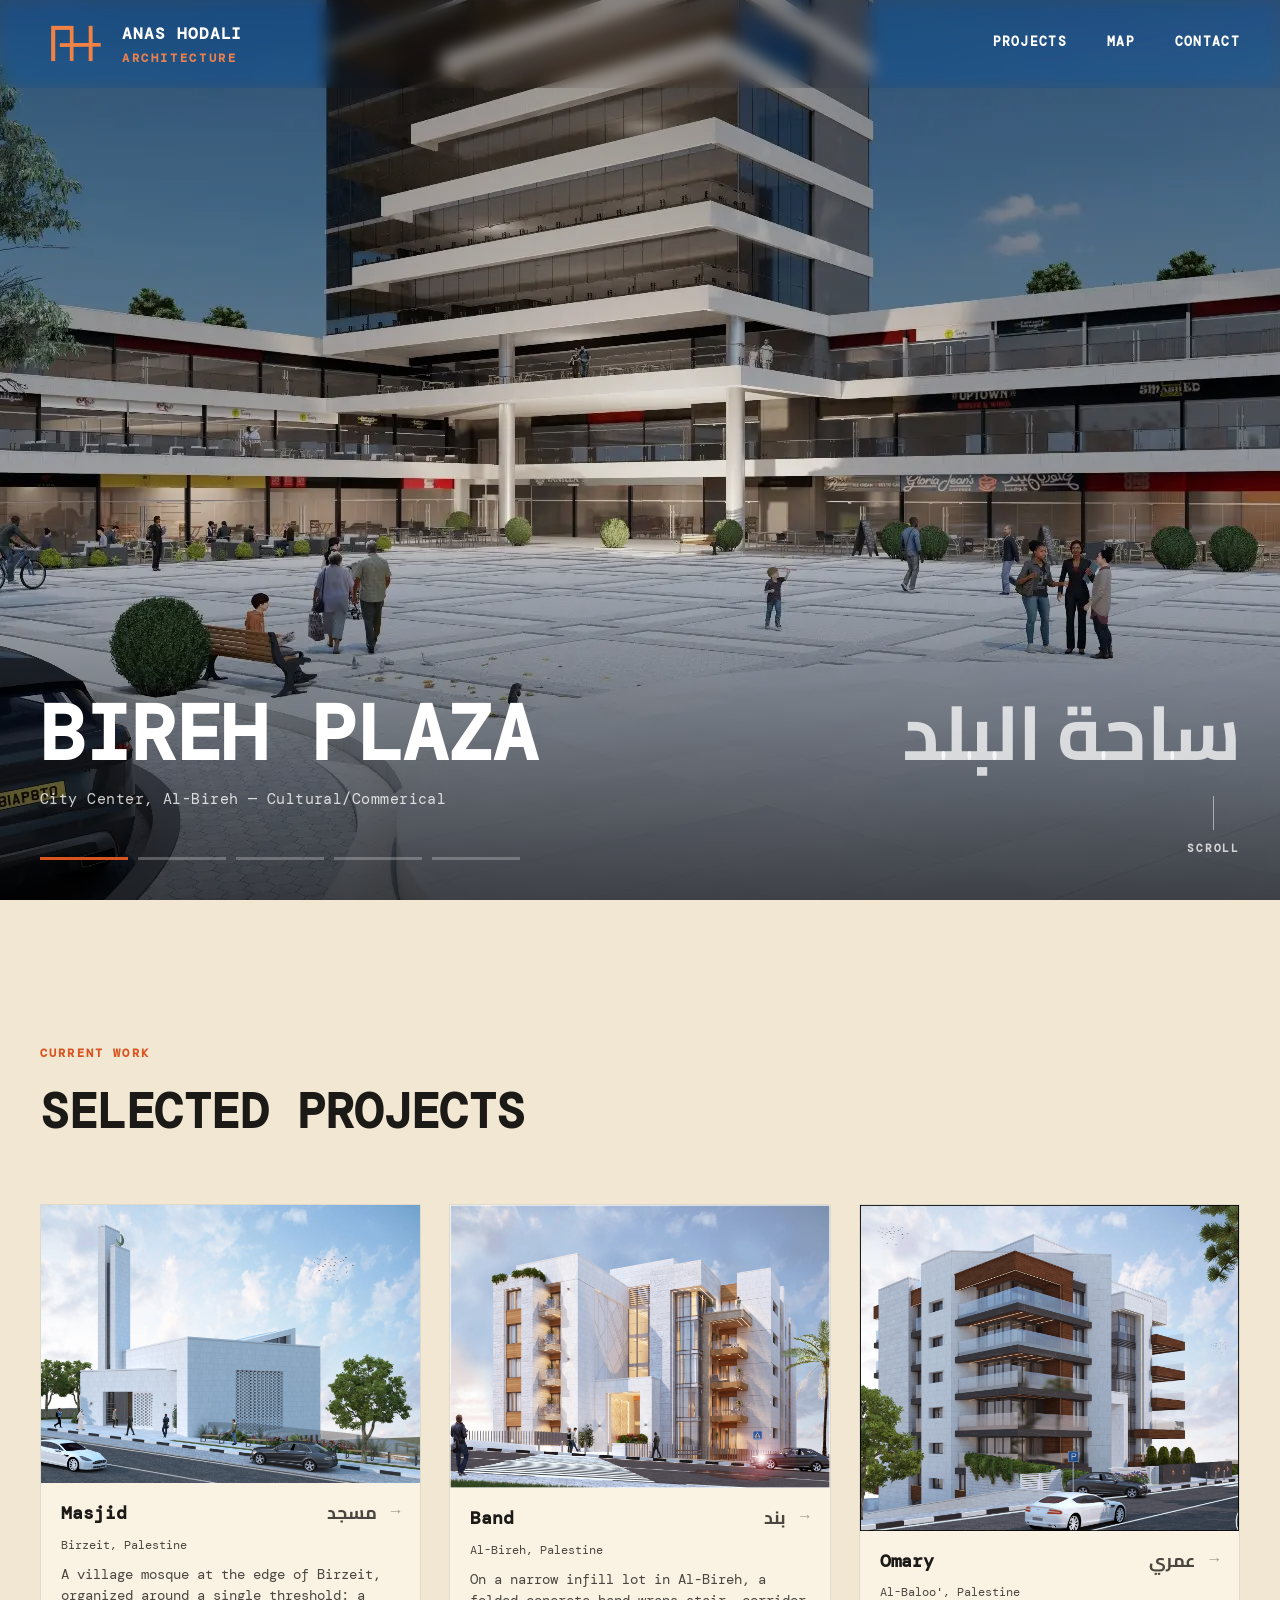
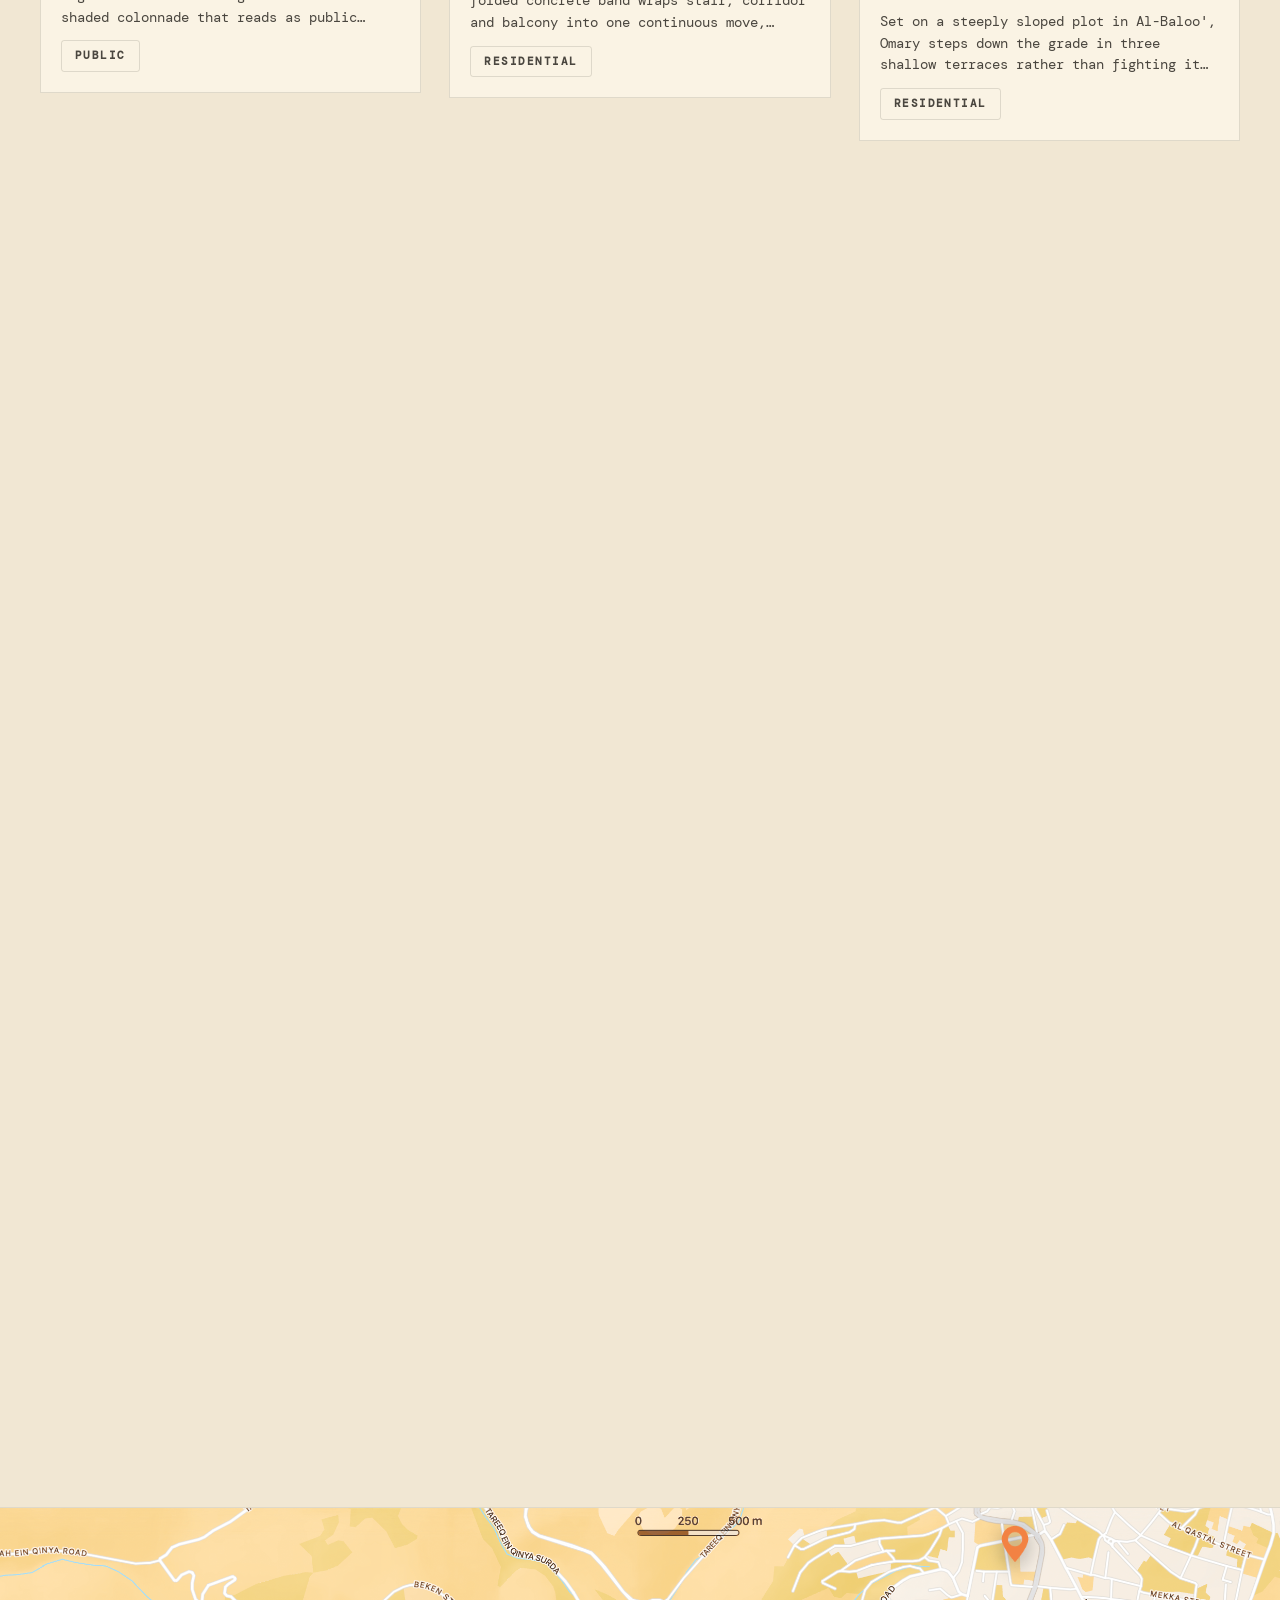
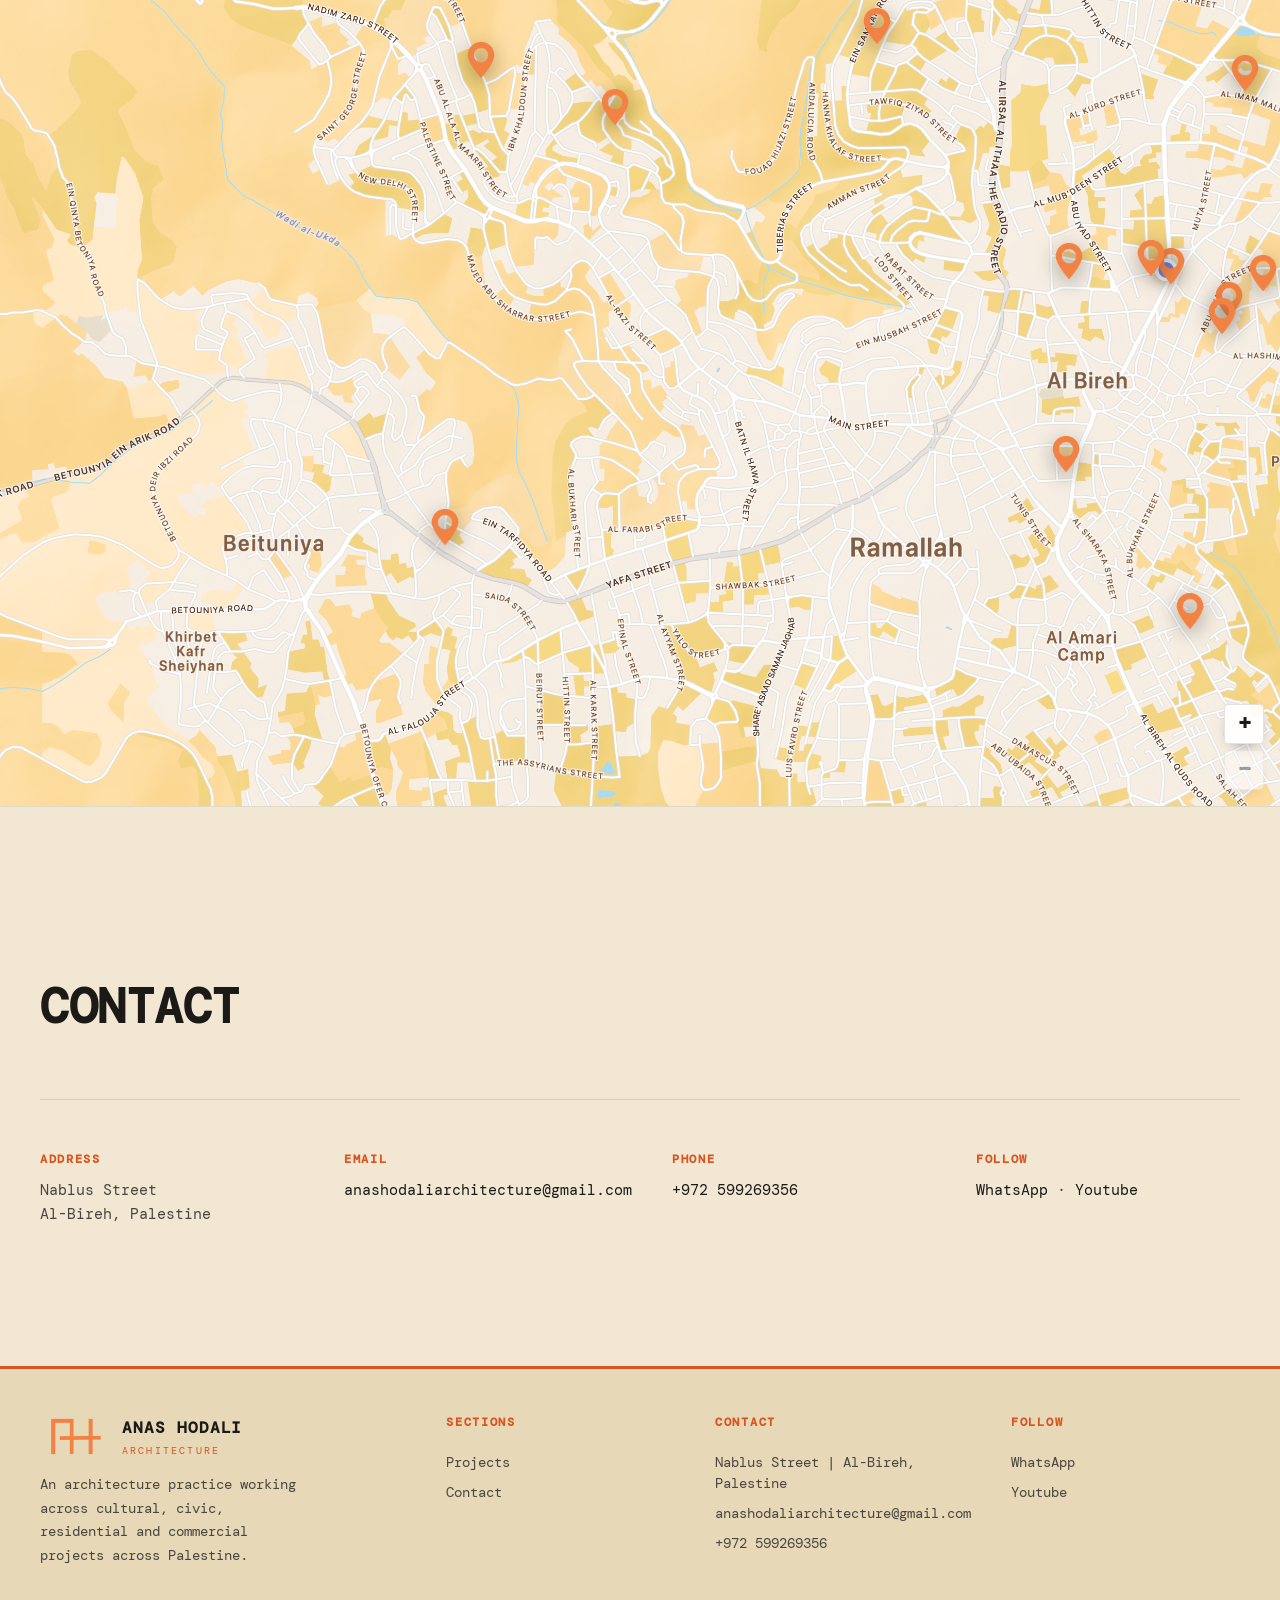
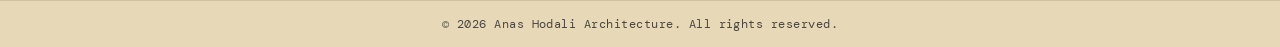
==== commit 94200ab0: "3d tour page" ====
--- a/index.html
+++ b/index.html
@@ -53,10 +53,10 @@
   <div class="hero-slides" id="heroSlides">
 
     <article class="hero-slide is-active" data-tone="1">
-      <div class="hero-media">
+      <a class="hero-media" href="3d-tour-test.html" aria-label="View 3D tour of Bireh Plaza">
         <img class="hero-image" src="assets/images/bireh-plaza.webp" alt="Bireh Plaza">
         <div class="hero-scrim"></div>
-      </div>
+      </a>
       <div class="hero-caption">
         <h1 class="hero-title"><span class="title-en">Bireh Plaza</span><span class="title-ar" lang="ar" dir="rtl">ساحة البلد</span></h1>
         <p class="hero-meta">City Center, Al-Bireh — Cultural/Commerical</p>
@@ -146,7 +146,7 @@
 <section class="projects" id="projects">
   <div class="section-heading reveal">
     <span class="eyebrow">Current Work</span>
-    <h2>Projects</h2>
+    <h2>Selected Projects</h2>
   </div>
 
   <div class="project-grid">
@@ -164,7 +164,7 @@
             <span class="project-arrow" aria-hidden="true">&rarr;</span>
           </div>
           <p class="project-location">Birzeit, Palestine</p>
-          <p class="project-desc">A cultural landmark for Doha's waterfront, the center reimagines the museum typology through a series of interlocking exhibition halls beneath a single sweeping roof, built to host rotating international collections and civic gatherings alike.</p>
+          <p class="project-desc">A village mosque at the edge of Birzeit, organized around a single threshold: a shaded colonnade that reads as public space before it reads as sacred, beneath a folded concrete roof that lifts toward the qibla wall to draw one band of clerestory light down the hall.</p>
           <span class="project-tag tag-public">Public</span>
         </div>
       </div>
@@ -183,7 +183,7 @@
             <span class="project-arrow" aria-hidden="true">&rarr;</span>
           </div>
           <p class="project-location">Al-Bireh, Palestine</p>
-          <p class="project-desc">Conceived as a civic gateway for Dubai, the hub links rail, metro and pedestrian networks beneath a single undulating canopy engineered to shade the concourse while framing the desert horizon beyond.</p>
+          <p class="project-desc">On a narrow infill lot in Al-Bireh, a folded concrete band wraps stair, corridor and balcony into one continuous move, freeing every room around it and stepping outward at each floor to shade the storey below.</p>
           <span class="project-tag tag-residential">Residential</span>
         </div>
       </div>
@@ -202,7 +202,7 @@
             <span class="project-arrow" aria-hidden="true">&rarr;</span>
           </div>
           <p class="project-location">Al-Baloo', Palestine</p>
-          <p class="project-desc">A hospitality pavilion set within the hills above Los Angeles, Omary unfolds as a sequence of terraces and shaded courtyards that blur the line between guest suite, garden and view.</p>
+          <p class="project-desc">Set on a steeply sloped plot in Al-Baloo', Omary steps down the grade in three shallow terraces rather than fighting it with retaining walls, giving each level its own outdoor room and letting three generations share one address without sharing every room.</p>
           <span class="project-tag tag-residential">Residential</span>
         </div>
       </div>
@@ -221,7 +221,7 @@
             <span class="project-arrow" aria-hidden="true">&rarr;</span>
           </div>
           <p class="project-location">Al-Bireh, Palestine</p>
-          <p class="project-desc">Rising above Marina Bay, Sakhr reinterprets the commercial high-rise through a perforated exoskeleton that filters daylight and views while reducing solar gain, setting a new benchmark for the skyline.</p>
+          <p class="project-desc">Sakhr — &lsquo;rock&rsquo; in Arabic — turns Al-Bireh's common load-bearing stone construction into the building's main idea: a perforated stone screen wraps the south and west faces, filtering light before it reaches the glazing behind while the apartment plan stays simple.</p>
           <span class="project-tag tag-residential">Residential</span>
         </div>
       </div>
@@ -240,7 +240,7 @@
             <span class="project-arrow" aria-hidden="true">&rarr;</span>
           </div>
           <p class="project-location">Ramallah, Palestine</p>
-          <p class="project-desc">A masterplan for Rotterdam's post-industrial waterfront, North Quay reorganizes the former dockyards into a mixed-use district of housing, studios and public quays woven around the harbour's original rail lines.</p>
+          <p class="project-desc">A family compound in Ramallah split into three linked volumes — one for the parents, two for married children — arranged around a shared entrance court so each household keeps its own front door, with a single roof terrace tying them together above.</p>
           <span class="project-tag tag-residential">Residential</span>
         </div>
       </div>
@@ -259,7 +259,7 @@
             <span class="project-arrow" aria-hidden="true">&rarr;</span>
           </div>
           <p class="project-location">Al-Bireh, Palestine</p>
-          <p class="project-desc">Abdallah steps down toward the Thames in a series of terraced volumes, giving each residence a private outlook while knitting the development back into London's riverside walking routes.</p>
+          <p class="project-desc">On a corner lot in Al-Bireh, Abdallah Ewias gives both streets a genuine front — two entrances and two living rooms folded around a shared internal stair — a move that also opens an unplanned triangular garden at the back of the site.</p>
           <span class="project-tag tag-residential">Residential</span>
         </div>
       </div>
@@ -278,7 +278,7 @@
             <span class="project-arrow" aria-hidden="true">&rarr;</span>
           </div>
           <p class="project-location">City Center, Al-Bireh</p>
-          <p class="project-desc">A mixed-use studio and gallery on Copenhagen's harbourfront, Bireh Plaza wraps a timber-framed volume in glazed panels that dissolve the boundary between working space and public quay.</p>
+          <p class="project-desc">Bireh Plaza cuts a public plaza through the middle of a dense city-center block, turning one deep building footprint into a shortcut pedestrians actually want to take, with shops at eye level and offices and a small event hall stacked above.</p>
           <span class="project-tag tag-cultural tag-commercial">Cultural - Commercial</span>
         </div>
       </div>
@@ -297,7 +297,7 @@
             <span class="project-arrow" aria-hidden="true">&rarr;</span>
           </div>
           <p class="project-location">Ramallah, Palestine</p>
-          <p class="project-desc">The Courtyard House reworks the traditional Marrakech riad for contemporary living, organizing bedrooms, majlis and pool around a sequence of shaded courtyards that draw air and light deep into the plan.</p>
+          <p class="project-desc">The Iyyad Jaradat building in Ramallah stacks three floors of apartments over a glazed commercial ground floor, keeping the structural transfer level between them visible rather than hidden, with deep residential balconies that double as sun-shading for the units below.</p>
           <span class="project-tag tag-commercial tag-residential">Commerical - Residential</span>
         </div>
       </div>
--- a/css/style.css
+++ b/css/style.css
@@ -220,6 +220,11 @@
   position: absolute;
   inset: 0;
   overflow: hidden;
+}
+
+a.hero-media {
+  display: block;
+  cursor: pointer;
 }
 
 .hero-video,
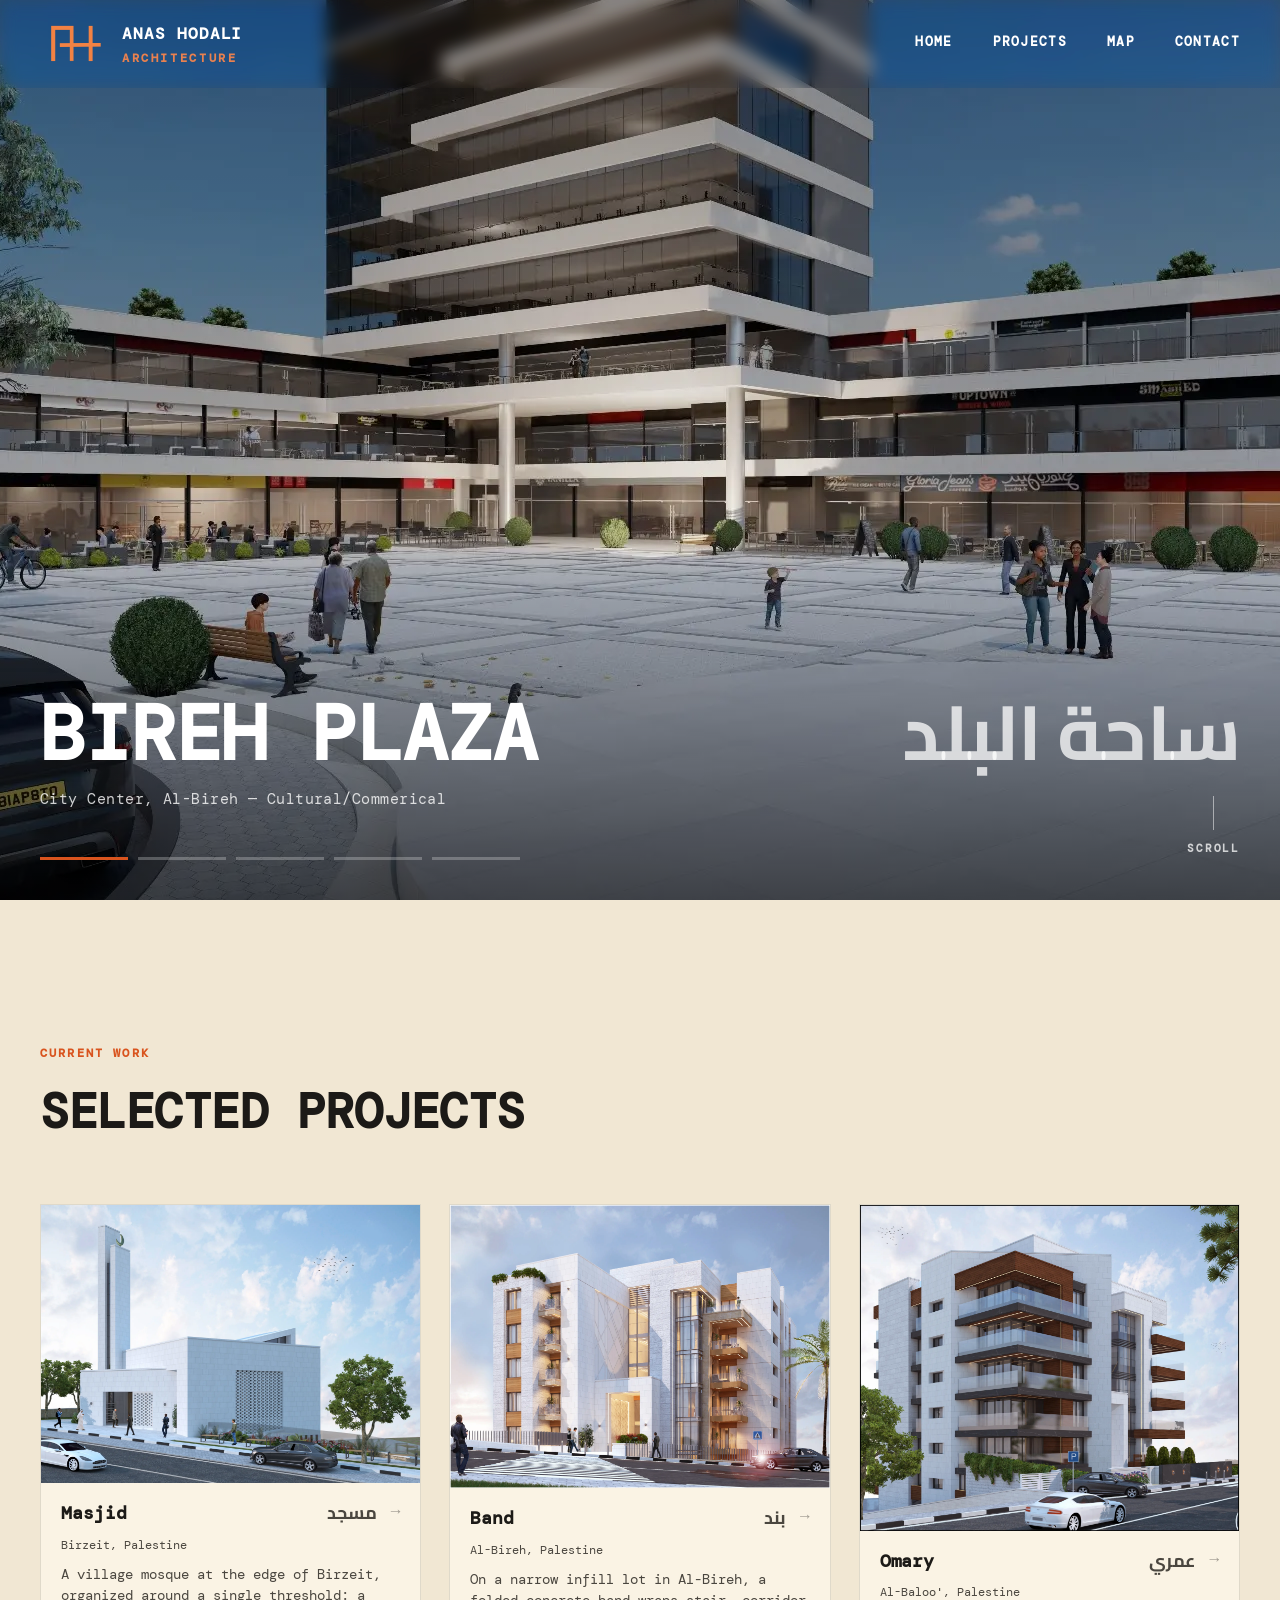
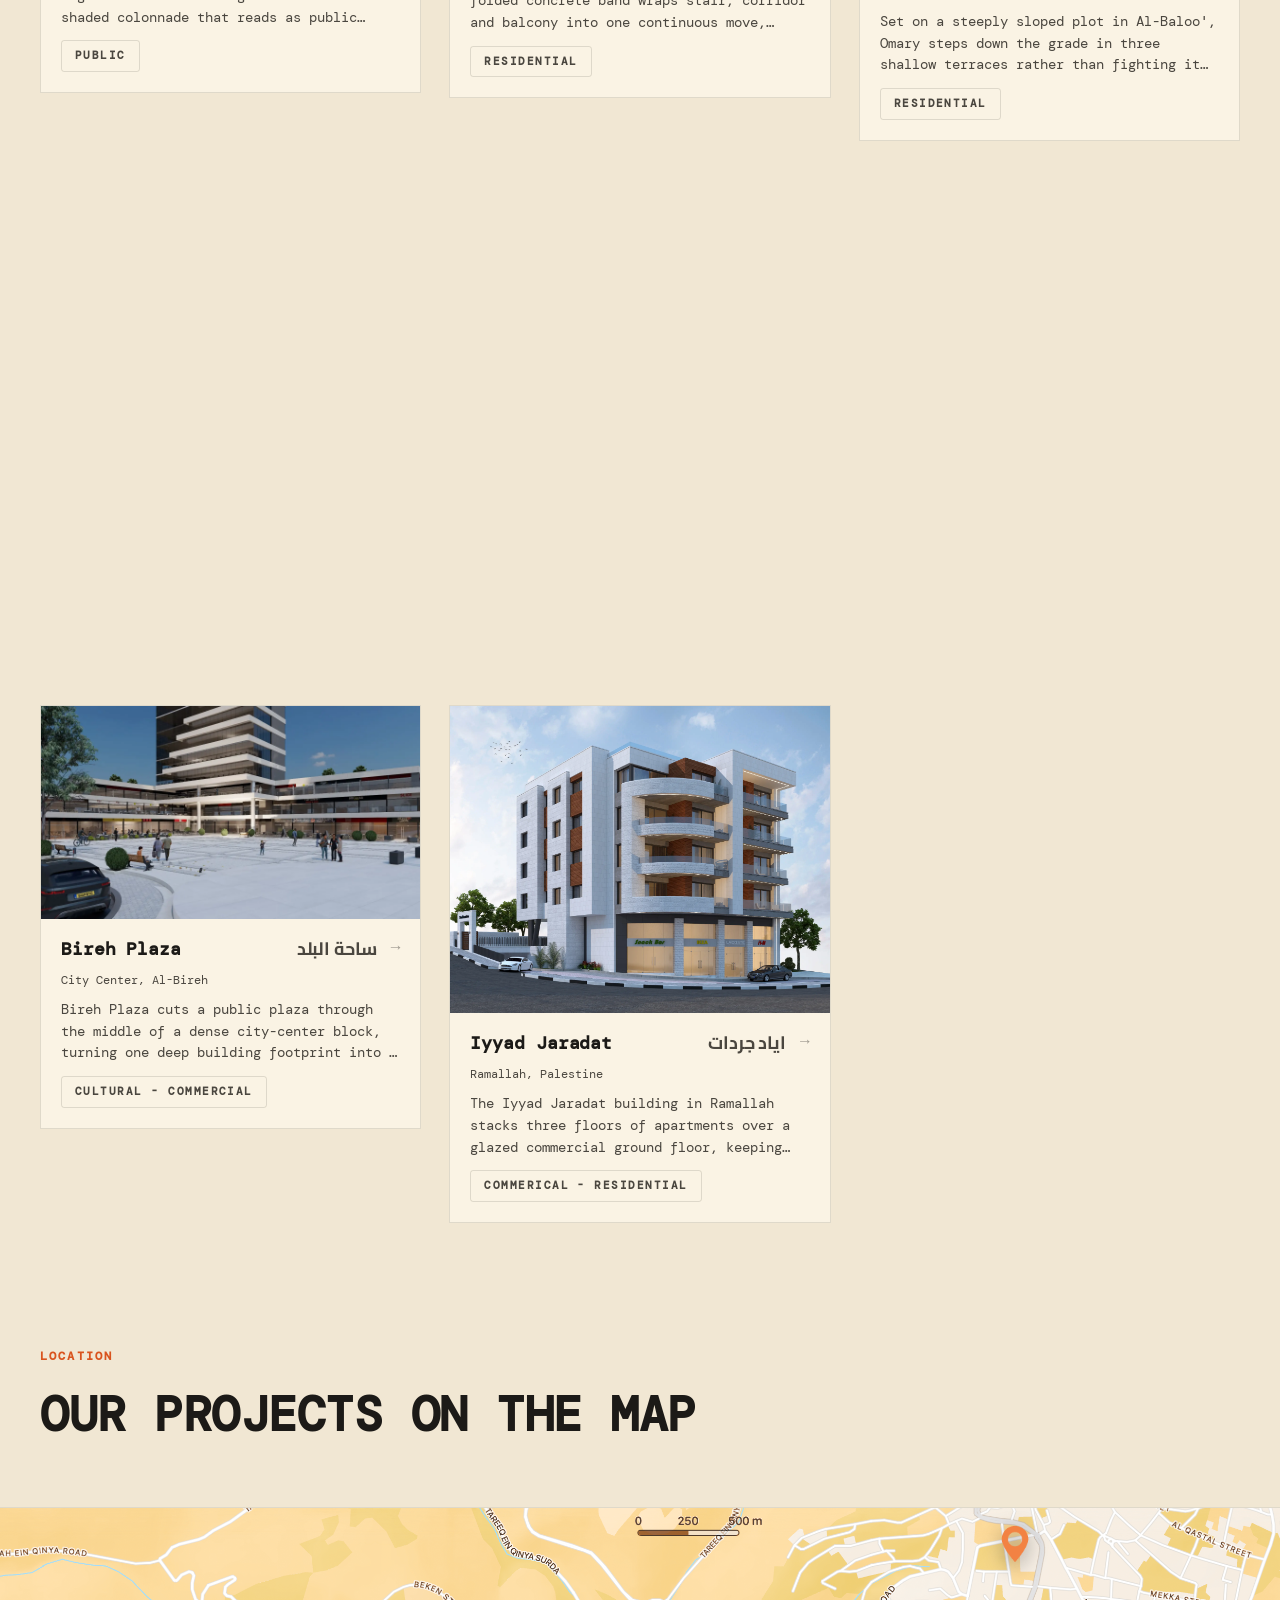
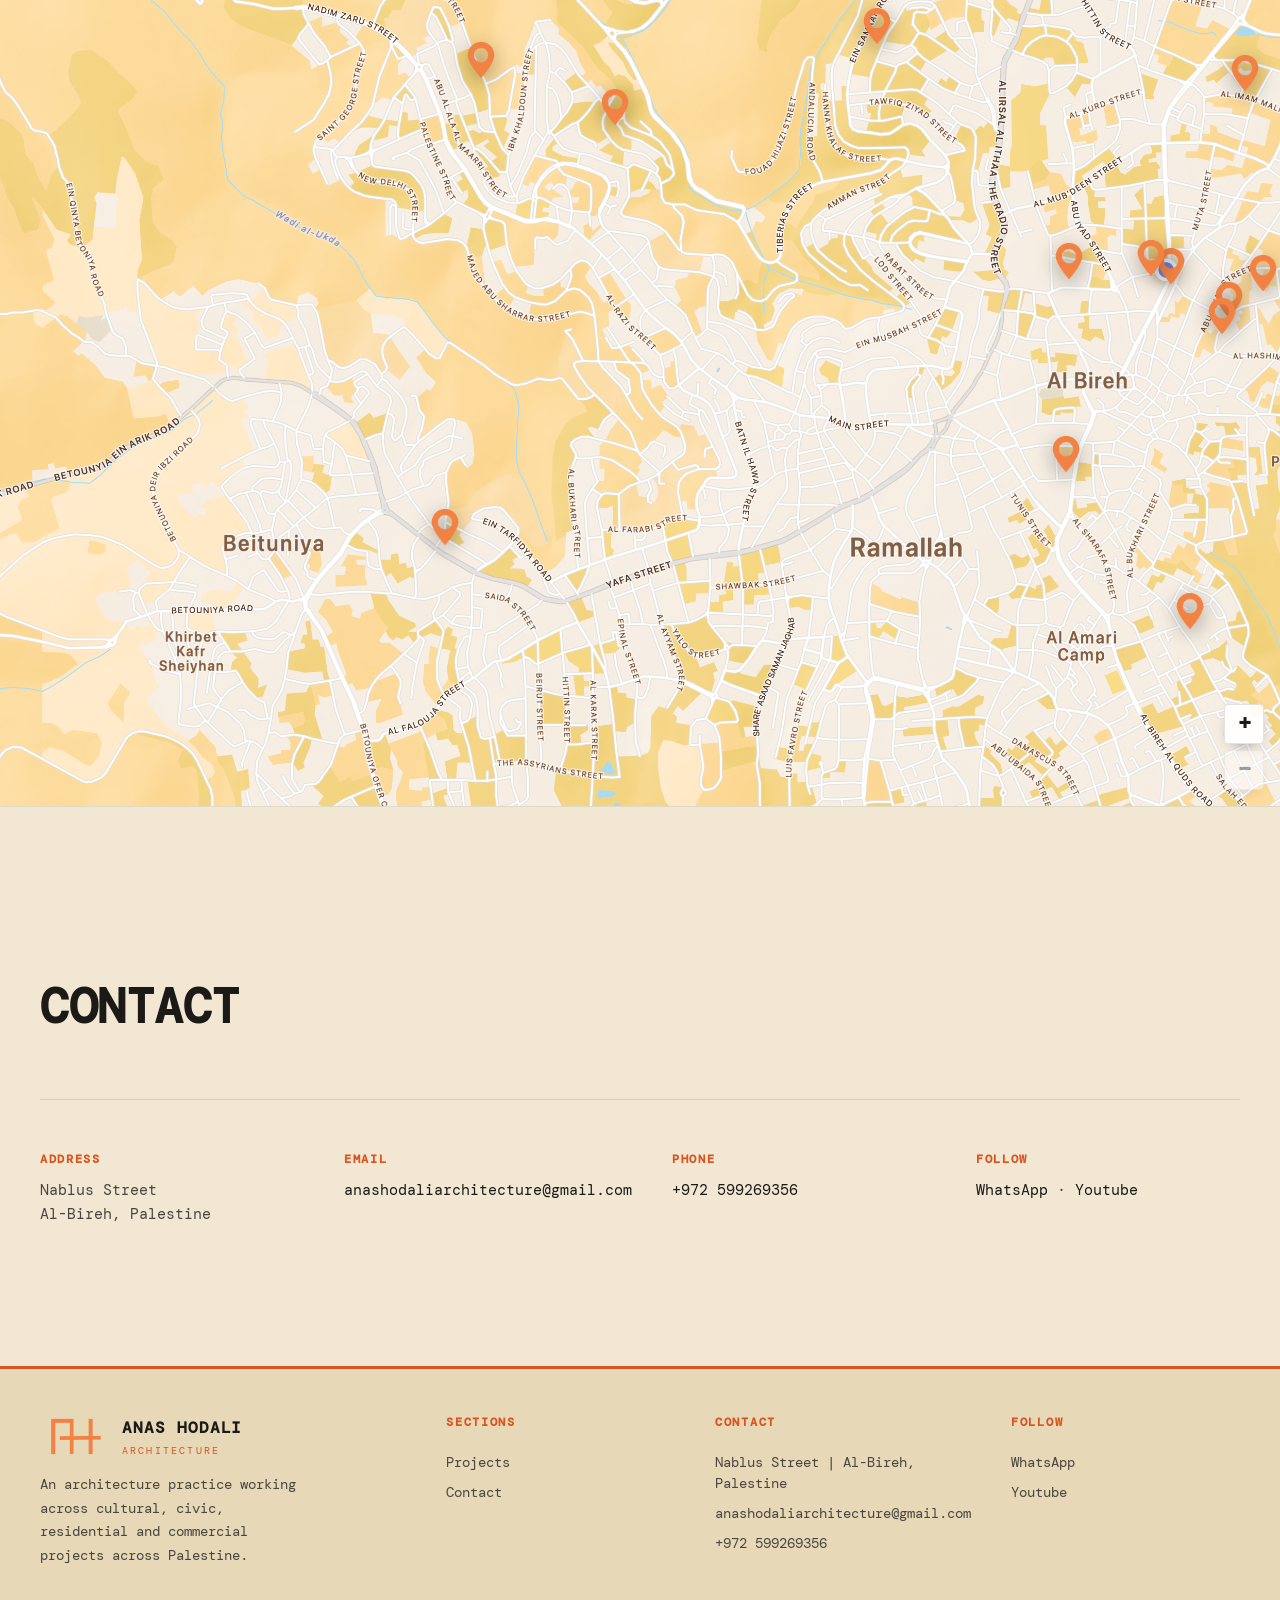
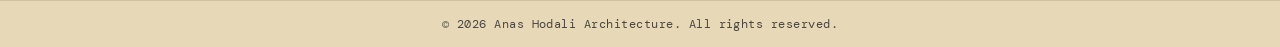
==== commit ab772207: "optimizing on mobile and map fix" ====
--- a/index.html
+++ b/index.html
@@ -29,7 +29,8 @@
     </a>
 
     <nav class="main-nav" id="mainNav">
-      <a href="#projects" class="nav-link">Projects</a>
+      <a href="#top" class="nav-link">Home</a>
+      <a href="all-projects.html" class="nav-link">Projects</a>
       <a href="#map" class="nav-link">Map</a>
       <a href="#contact" class="nav-link">Contact</a>
     </nav>
@@ -342,11 +343,11 @@
       <span class="map-pin map-pin--static" style="--x:92.7%; --y:20.4%"><img src="assets/images/pin.png" alt=""><span class="map-pin-label"><span class="map-pin-name">Al-Nada Building</span></span></span>
       <span class="map-pin map-pin--static" style="--x:87.5%; --y:41.9%"><img src="assets/images/pin.png" alt=""><span class="map-pin-label"><span class="map-pin-name">Brazil Tower</span></span></span>
       <span class="map-pin map-pin--static" style="--x:86.1%; --y:41.0%"><img src="assets/images/pin.png" alt=""><span class="map-pin-label"><span class="map-pin-name">Arz 2</span></span></span>
-      <span class="map-pin map-pin--static" style="--x:76.5%; --y:6.0%"><img src="assets/images/pin.png" alt=""><span class="map-pin-label"><span class="map-pin-name">Al-Bazzar</span></span></span>
-      <span class="map-pin map-pin--static" style="--x:66.7%; --y:15.1%"><img src="assets/images/pin.png" alt=""><span class="map-pin-label"><span class="map-pin-name">Talet Bahar</span></span></span>
+      <a class="map-pin map-pin--has-thumb map-pin--edge-top" href="all-projects.html?project=bazzar" style="--x:76.5%; --y:6.0%"><img src="assets/images/pin.png" alt=""><span class="map-pin-label"><img class="map-pin-thumb" src="assets/images/bazzar.webp" alt=""><span class="map-pin-name">Bazzar</span></span></a>
+      <a class="map-pin map-pin--has-thumb map-pin--edge-top" href="all-projects.html?project=tallet-bahar" style="--x:66.7%; --y:15.1%"><img src="assets/images/pin.png" alt=""><span class="map-pin-label"><img class="map-pin-thumb" src="assets/images/tallet-bahar.webp" alt=""><span class="map-pin-name">Tallet Bahar</span></span></a>
       <span class="map-pin map-pin--static" style="--x:48.2%; --y:24.2%"><img src="assets/images/pin.png" alt=""><span class="map-pin-label"><span class="map-pin-name">Al-Nile Building</span></span></span>
       <span class="map-pin map-pin--static" style="--x:36.2%; --y:70.9%"><img src="assets/images/pin.png" alt=""><span class="map-pin-label"><span class="map-pin-name">Omar Thalji</span></span></span>
-      <span class="map-pin map-pin--static" style="--x:88.8%; --y:80.3%"><img src="assets/images/pin.png" alt=""><span class="map-pin-label"><span class="map-pin-name">Imad Mushusher</span></span></span>
+      <a class="map-pin map-pin--has-thumb" href="all-projects.html?project=imad-mshosher" style="--x:88.8%; --y:80.3%"><img src="assets/images/pin.png" alt=""><span class="map-pin-label"><img class="map-pin-thumb" src="assets/images/imad-mshosher.webp" alt=""><span class="map-pin-name">Imad Mshosher</span></span></a>
     </div>
    </div>
 
@@ -408,7 +409,7 @@
 
     <div class="footer-col reveal">
       <h4>Sections</h4>
-      <a href="#projects">Projects</a>
+      <a href="all-projects.html">Projects</a>
       <a href="#contact">Contact</a>
     </div>
 
--- a/css/style.css
+++ b/css/style.css
@@ -38,6 +38,37 @@
 
 img { display: block; max-width: 100%; }
 a { color: inherit; text-decoration: none; }
+
+/* ---------- Scrollbar ---------- */
+html {
+  scrollbar-width: thin;
+  scrollbar-color: var(--orange) transparent;
+}
+
+::-webkit-scrollbar {
+  width: 10px;
+  height: 10px;
+}
+
+::-webkit-scrollbar-track {
+  background: transparent;
+}
+
+::-webkit-scrollbar-thumb {
+  background-color: var(--orange);
+  border-radius: 999px;
+  border: 2px solid var(--cream);
+  background-clip: padding-box;
+}
+
+::-webkit-scrollbar-thumb:hover {
+  background-color: var(--orange-dark);
+  background-clip: padding-box;
+}
+
+::-webkit-scrollbar-corner {
+  background: transparent;
+}
 button { font-family: inherit; cursor: pointer; border: none; background: none; color: inherit; }
 ul { list-style: none; }
 
@@ -73,6 +104,7 @@
   box-shadow: 0 1px 0 var(--line);
 }
 
+
 .header-inner {
   max-width: var(--container);
   height: 100%;
@@ -591,6 +623,127 @@
 
 .project-card:hover .project-placeholder {
   transform: scale(1.045);
+}
+
+/* ---------- All Projects page — year-grouped grid ---------- */
+.all-projects {
+  padding-top: calc(var(--header-h) + 64px);
+}
+
+.year-group {
+  /* keep the year clear of the fixed header when jumped to via #year-2024 etc */
+  scroll-margin-top: calc(var(--header-h) + 40px);
+}
+
+.year-group + .year-group {
+  margin-top: 96px;
+}
+
+/* ---------- All Projects page — vertical year nav ---------- */
+/* Fixed, minimal scroll-spy: a plain dot per year until the whole nav is
+   hovered, at which point every label slides in together so it reads as
+   one control rather than four separate hit targets. initYearNav() in
+   main.js toggles .is-active on the item matching the year-group
+   currently crossing the middle of the viewport. */
+.year-nav {
+  position: fixed;
+  right: 0;
+  top: 50%;
+  transform: translateY(-50%);
+  z-index: 95;
+  display: flex;
+  flex-direction: column;
+  align-items: flex-end;
+  gap: 28px;
+  /* generous padding widens the actual hoverable box well past the dots
+     themselves (mostly leftward and vertically) without moving where they
+     visually sit — right/top/bottom padding here plus the -0 position
+     keeps the dots at the same 36px inset as before this was added */
+  padding: 40px 36px 40px 110px;
+}
+
+.year-nav-item {
+  position: relative;
+  display: flex;
+  align-items: center;
+  gap: 14px;
+  padding: 6px 4px;
+  transform-origin: right center;
+  transition: transform 0.28s cubic-bezier(0.34, 1.56, 0.64, 1);
+}
+
+.year-nav-item:hover {
+  transform: scale(1.16);
+}
+
+.year-nav-dot {
+  width: 9px;
+  height: 9px;
+  border-radius: 50%;
+  background: var(--orange-light);
+  opacity: 0.6;
+  flex-shrink: 0;
+  transition: background 0.3s ease, opacity 0.3s ease, transform 0.3s ease, box-shadow 0.3s ease;
+}
+
+.year-nav-label {
+  font-size: 14px;
+  font-weight: 500;
+  letter-spacing: 0.08em;
+  color: var(--orange-dark);
+  opacity: 0;
+  max-width: 0;
+  overflow: hidden;
+  white-space: nowrap;
+  transform: translateX(6px);
+  transition: opacity 0.3s ease, transform 0.3s ease, max-width 0.3s ease;
+}
+
+.year-nav:hover .year-nav-label {
+  opacity: 1;
+  max-width: 50px;
+  transform: translateX(0);
+}
+
+.year-nav-item:hover .year-nav-dot {
+  background: var(--orange);
+  opacity: 1;
+}
+
+.year-nav-item.is-active .year-nav-dot {
+  background: var(--orange);
+  opacity: 1;
+  transform: scale(1.6);
+  box-shadow: 0 0 0 4px rgba(217, 84, 30, 0.18);
+}
+
+.year-nav-item.is-active .year-nav-label {
+  color: var(--orange);
+  font-weight: 600;
+}
+
+@media (max-width: 860px) {
+  .year-nav { display: none; }
+}
+
+.year-heading {
+  display: flex;
+  align-items: center;
+  gap: 24px;
+  margin-bottom: 40px;
+}
+
+.year-heading .year-number {
+  font-size: clamp(28px, 3vw, 40px);
+  font-weight: 700;
+  letter-spacing: -0.01em;
+  color: var(--charcoal);
+}
+
+.year-heading .year-line {
+  flex: 1;
+  height: 1px;
+  background: var(--line);
 }
 
 /* .project-body holds the flowing blob field (.project-blob-field,
@@ -902,6 +1055,14 @@
 /* edge pins slide their label toward the map centre so it doesn't clip */
 .map-pin--edge-right .map-pin-label { --label-x: -90%; }
 .map-pin--edge-left .map-pin-label { --label-x: -10%; }
+
+/* pins near the top of the map flip their label to open downward instead
+   of upward, so it doesn't get clipped above the map's edge */
+.map-pin--edge-top .map-pin-label {
+  bottom: auto;
+  top: calc(100% + 8px);
+  transform: translate(var(--label-x), -4px);
+}
 
 .map-pin-thumb {
   display: block;
@@ -1412,28 +1573,58 @@
 }
 
 @media (max-width: 860px) {
+  /* Mobile: always show a solid header instead of only after scrolling —
+     a transparent bar over a short/cropped hero is unreadable at this size. */
+  .site-header {
+    background: rgba(241, 231, 211, 0.92);
+    backdrop-filter: blur(16px) saturate(180%);
+    -webkit-backdrop-filter: blur(16px) saturate(180%);
+    box-shadow: 0 1px 0 var(--line);
+  }
+
+  .logo,
+  .nav-link { color: var(--charcoal); }
+
+  .logo-tagline { color: var(--orange); }
+
+  .nav-toggle span { background: var(--charcoal); }
+
   .main-nav {
-    position: fixed;
-    top: var(--header-h); left: 0; right: 0; bottom: 0;
+    position: absolute;
+    top: calc(var(--header-h) + 12px);
+    right: 20px;
+    width: min(70vw, 280px);
     background: var(--paper);
+    border-radius: 12px;
+    box-shadow: 0 12px 32px rgba(28, 26, 23, 0.22);
     flex-direction: column;
     align-items: flex-start;
     gap: 0;
-    padding: 20px 40px;
-    transform: translateX(100%);
-    transition: transform 0.35s ease;
+    padding: 8px 24px;
+    transform-origin: top right;
+    transform: scale(0.95) translateY(-6px);
+    opacity: 0;
+    visibility: hidden;
+    transition: transform 0.2s ease, opacity 0.2s ease, visibility 0s linear 0.2s;
     z-index: 90;
   }
 
-  .main-nav.is-open { transform: translateX(0); }
+  .main-nav.is-open {
+    transform: scale(1) translateY(0);
+    opacity: 1;
+    visibility: visible;
+    transition: transform 0.2s ease, opacity 0.2s ease;
+  }
 
   .main-nav .nav-link {
     width: 100%;
-    padding: 18px 0;
+    padding: 16px 0;
     border-bottom: 1px solid var(--line);
     color: var(--charcoal) !important;
     font-size: 15px;
   }
+
+  .main-nav .nav-link:last-child { border-bottom: none; }
 
   .nav-toggle { display: flex; }
 
@@ -1447,7 +1638,9 @@
   .hero-controls { padding: 0 20px; bottom: 30px; }
   .hero-progress { max-width: 100%; }
   .projects { padding: 90px 20px 80px; }
+  .all-projects { padding: calc(var(--header-h) + 40px) 20px 80px; }
   .project-grid { grid-template-columns: 1fr; }
+  .year-group + .year-group { margin-top: 64px; }
   .footer-top { grid-template-columns: 1fr; padding: 36px 20px 24px; }
   .footer-bottom { padding: 14px 20px; }
 
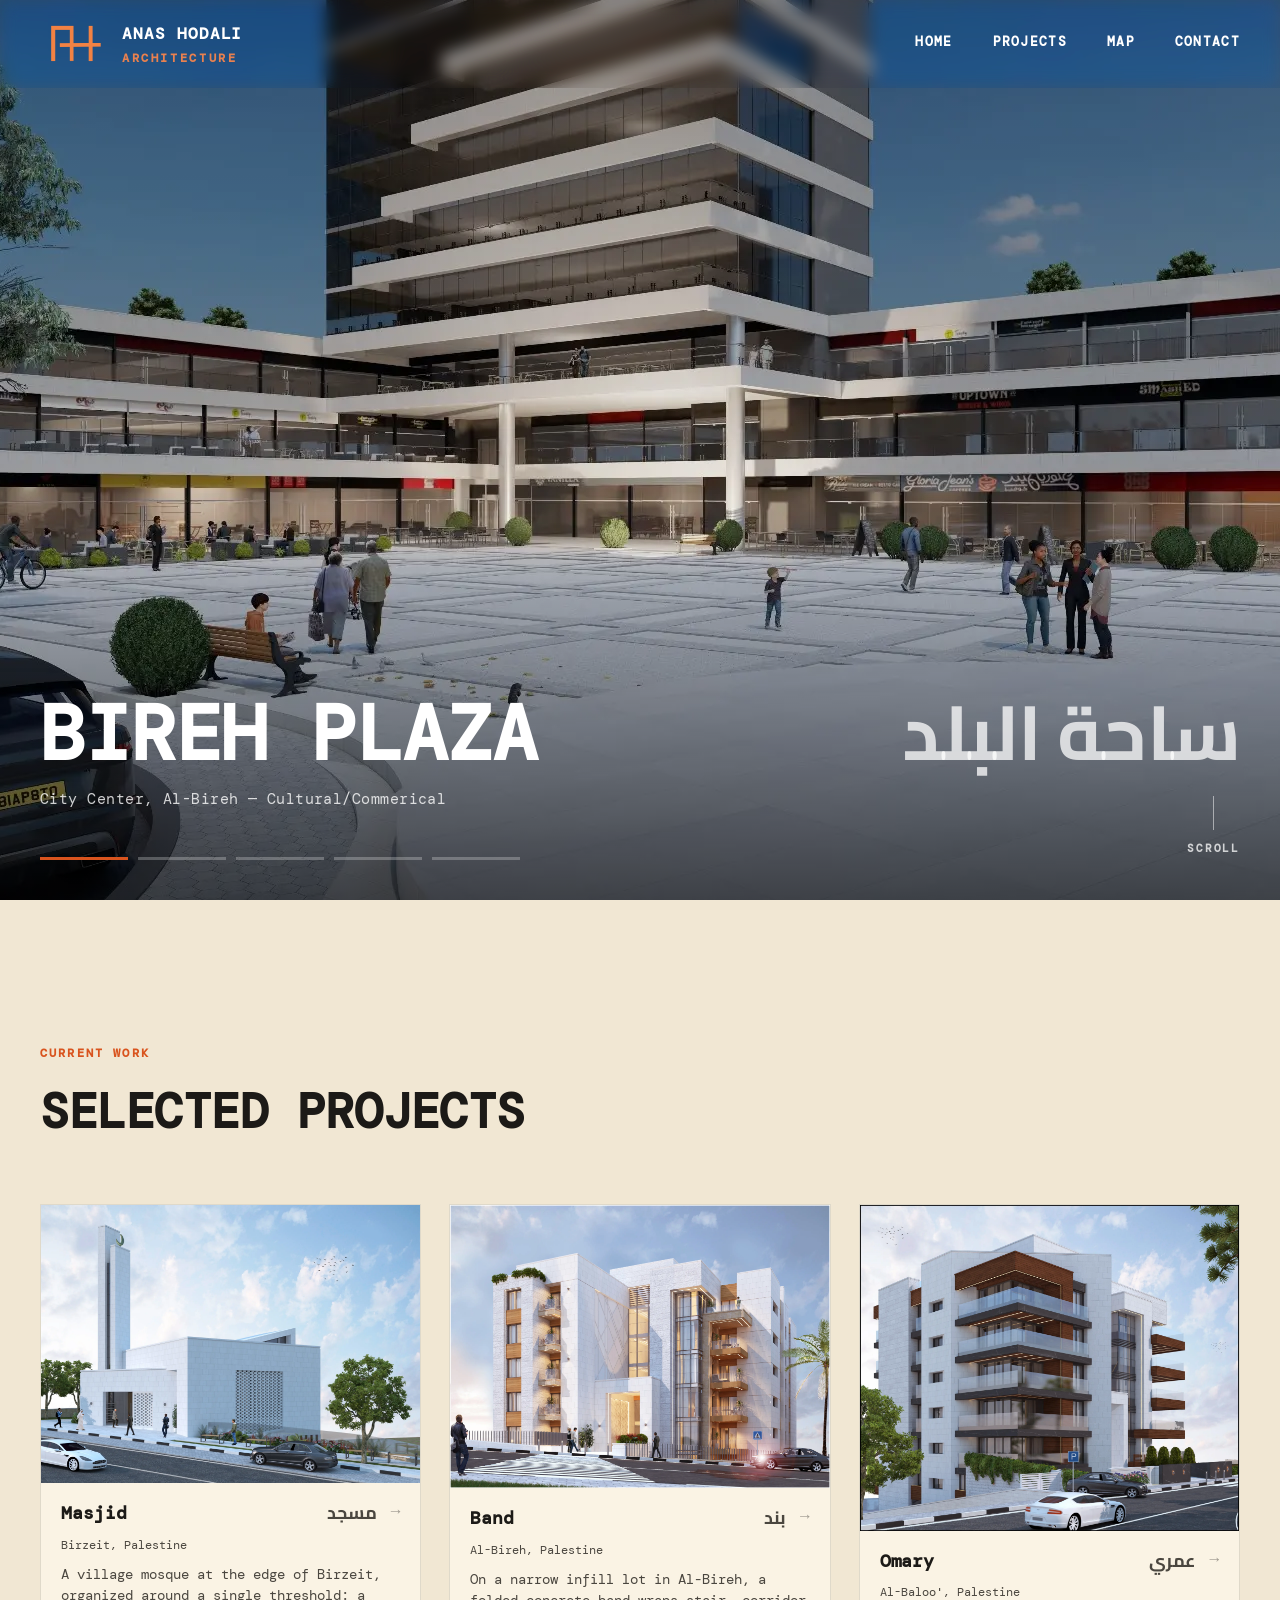
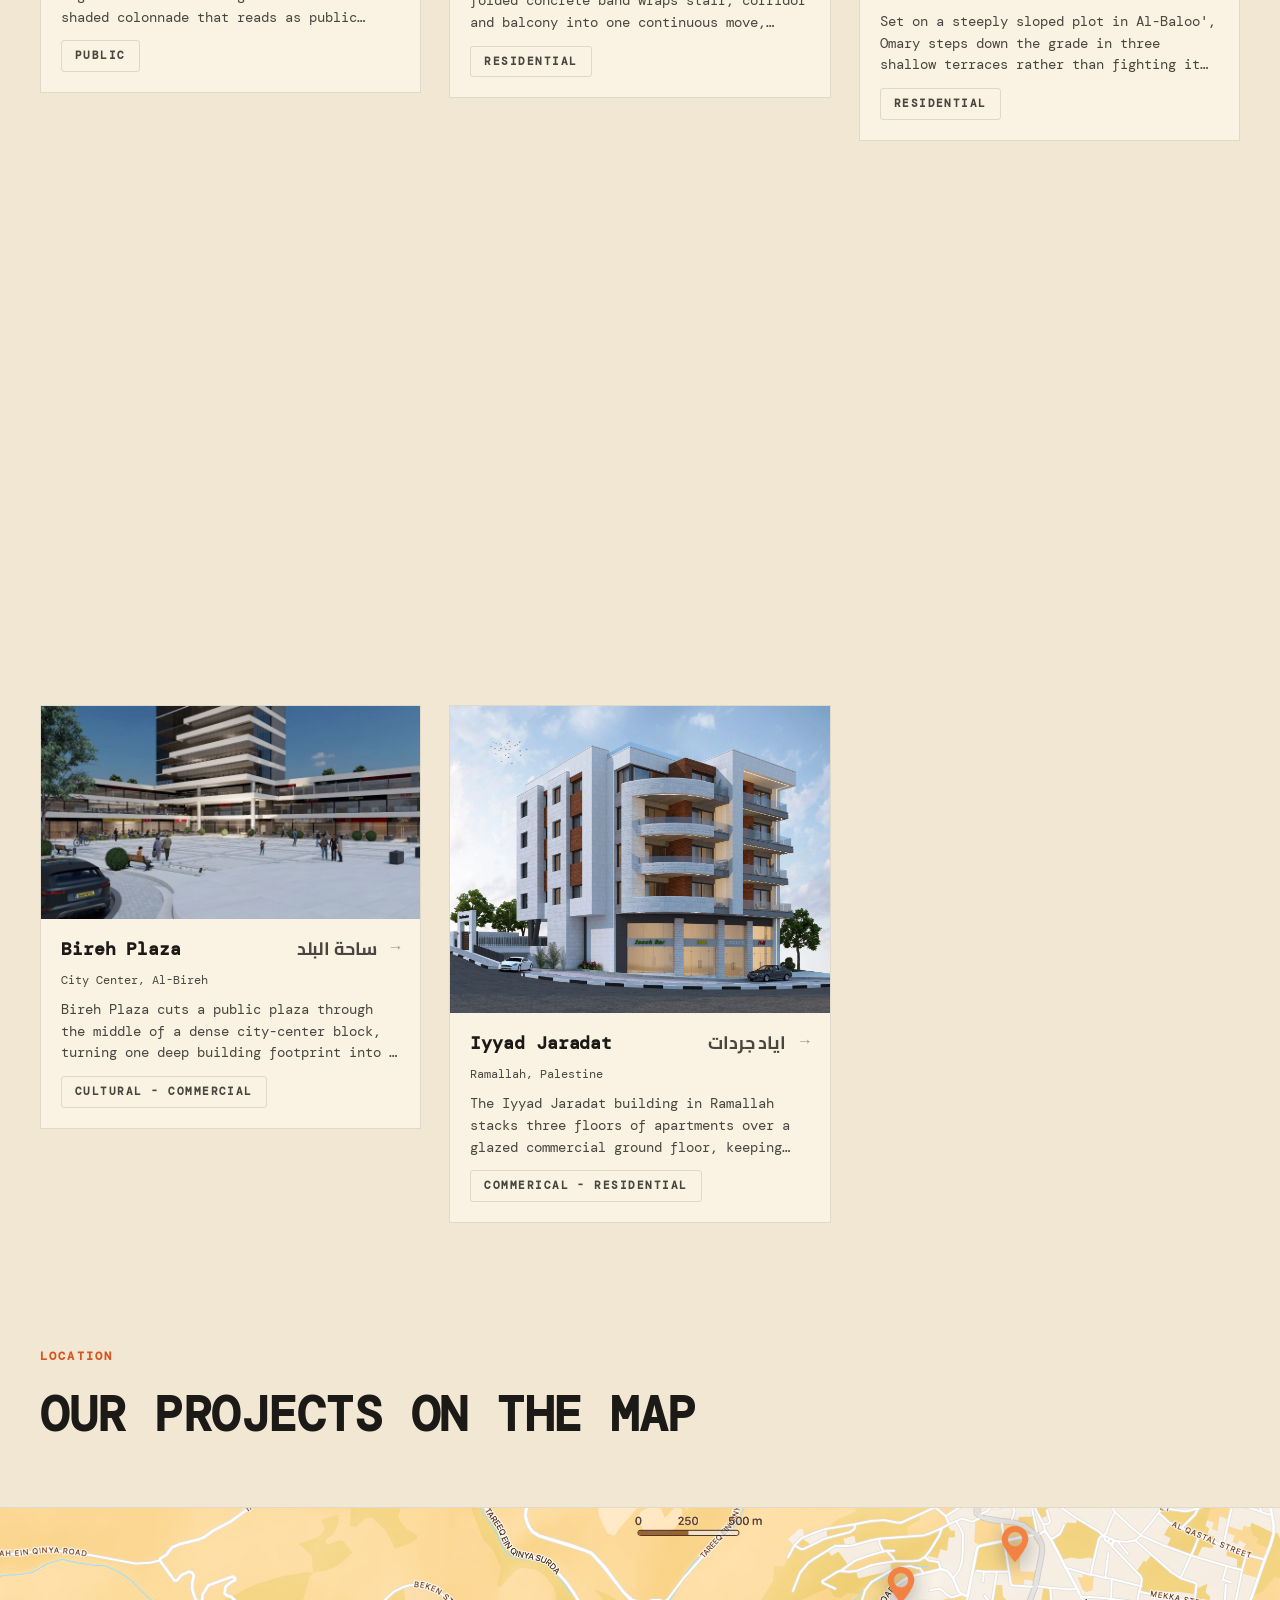
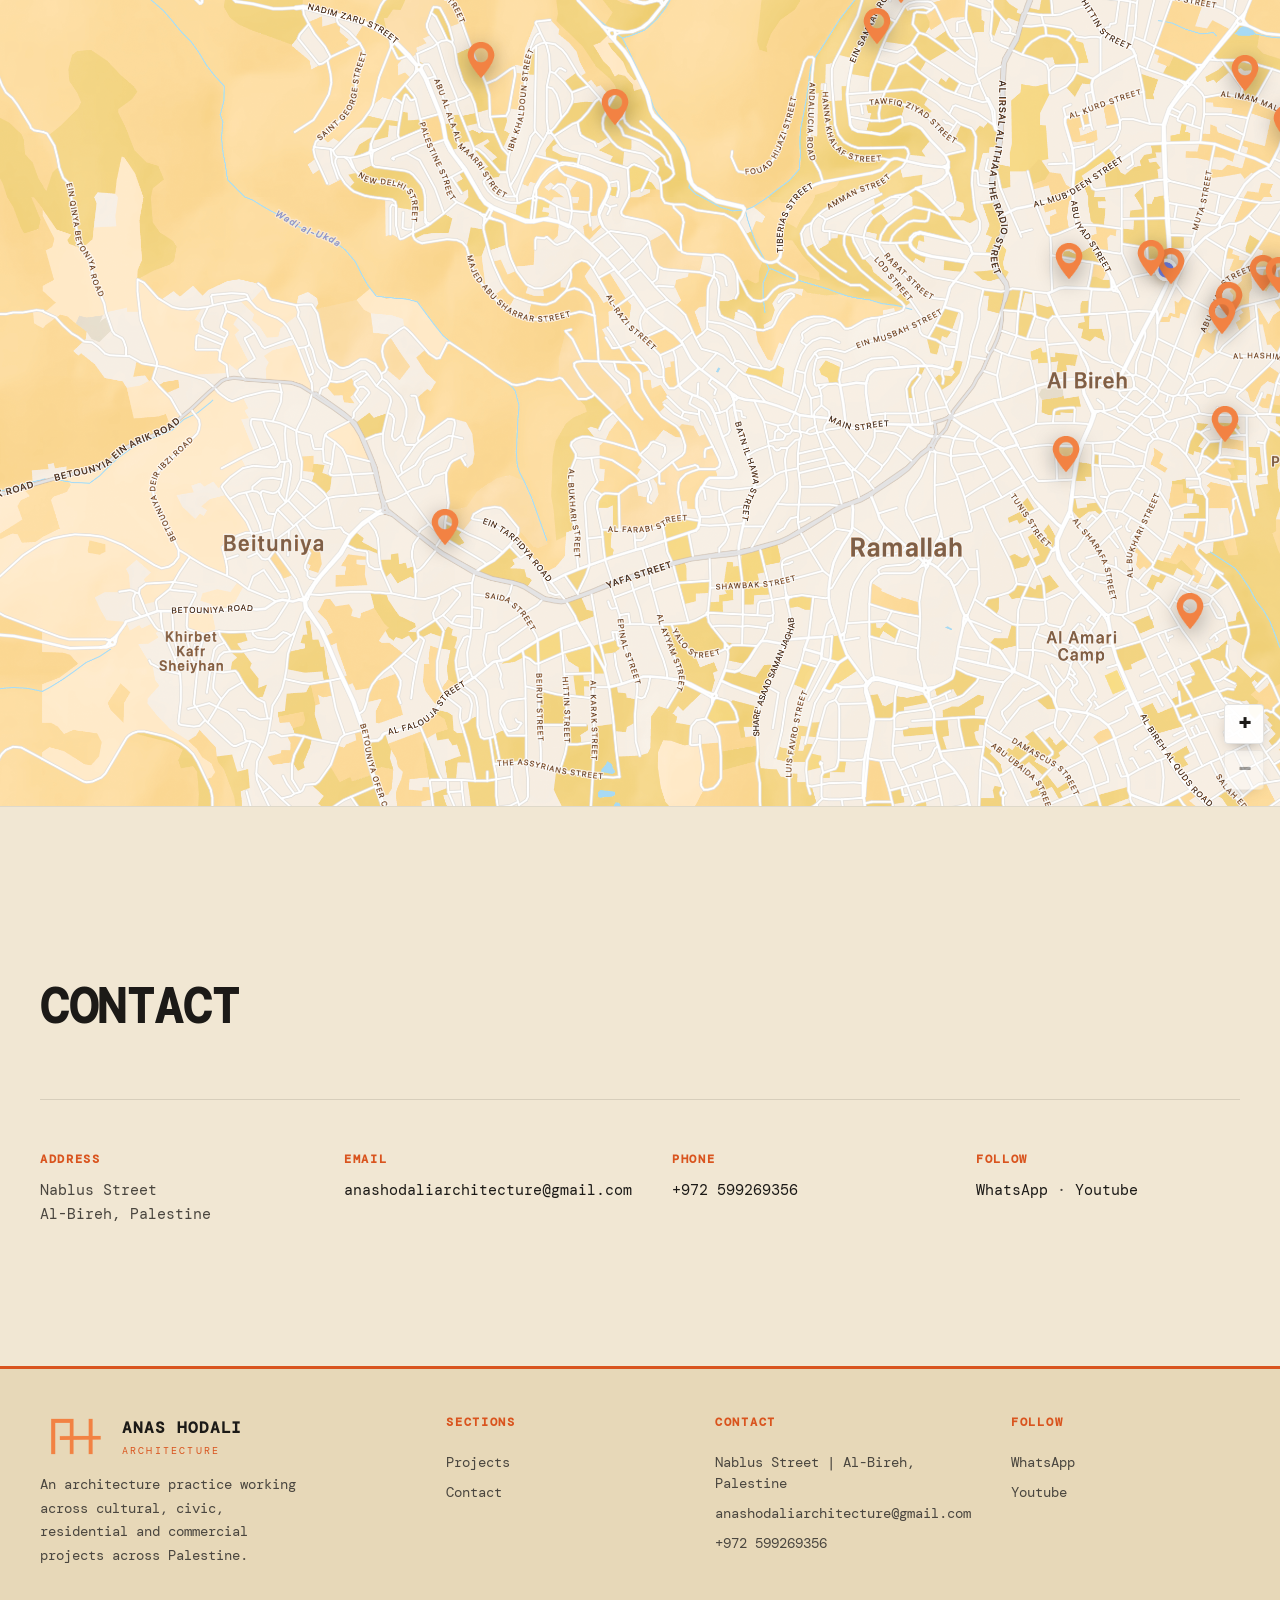
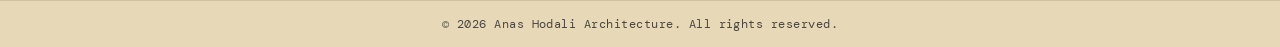
==== commit d027f6d3: "new pins to map + fullscreen" ====
--- a/index.html
+++ b/index.html
@@ -348,6 +348,10 @@
       <span class="map-pin map-pin--static" style="--x:48.2%; --y:24.2%"><img src="assets/images/pin.png" alt=""><span class="map-pin-label"><span class="map-pin-name">Al-Nile Building</span></span></span>
       <span class="map-pin map-pin--static" style="--x:36.2%; --y:70.9%"><img src="assets/images/pin.png" alt=""><span class="map-pin-label"><span class="map-pin-name">Omar Thalji</span></span></span>
       <a class="map-pin map-pin--has-thumb" href="all-projects.html?project=imad-mshosher" style="--x:88.8%; --y:80.3%"><img src="assets/images/pin.png" alt=""><span class="map-pin-label"><img class="map-pin-thumb" src="assets/images/imad-mshosher.webp" alt=""><span class="map-pin-name">Imad Mshosher</span></span></a>
+      <a class="map-pin map-pin--has-thumb" href="all-projects.html?project=imm-jad-sarsour" style="--x:95.1%; --y:42.9%"><img src="assets/images/pin.png" alt=""><span class="map-pin-label"><img class="map-pin-thumb" src="assets/images/imm-jad-sarsour.webp" alt=""><span class="map-pin-name">Imm Jad Sarsour</span></span></a>
+      <a class="map-pin map-pin--has-thumb" href="all-projects.html?project=omar-aaqel" style="--x:95.7%; --y:26.0%"><img src="assets/images/pin.png" alt=""><span class="map-pin-label"><img class="map-pin-thumb" src="assets/images/omar-aaqel.webp" alt=""><span class="map-pin-name">Omar Aaqel</span></span></a>
+      <a class="map-pin map-pin--has-thumb map-pin--edge-top" href="all-projects.html?project=mikkawi" style="--x:68.4%; --y:10.6%"><img src="assets/images/pin.png" alt=""><span class="map-pin-label"><img class="map-pin-thumb" src="assets/images/mikkawi.webp" alt=""><span class="map-pin-name">Mikkawi</span></span></a>
+      <a class="map-pin map-pin--has-thumb" href="all-projects.html?project=nabali-al-faris" style="--x:91.3%; --y:59.5%"><img src="assets/images/pin.png" alt=""><span class="map-pin-label"><img class="map-pin-thumb" src="assets/images/nabali-al-faris.webp" alt=""><span class="map-pin-name">Nabali Al-Faris</span></span></a>
     </div>
    </div>
 
@@ -387,8 +391,8 @@
     <div class="contact-block reveal">
       <h4>Follow</h4>
       <p>
-        <a href="https://wa.me/972599269356">WhatsApp</a> &middot;
-        <a href="https://www.youtube.com/@AnasHodaliArchitecture">Youtube</a>
+        <a href="https://wa.me/972599269356" target="_blank" rel="noopener noreferrer">WhatsApp</a> &middot;
+        <a href="https://www.youtube.com/@AnasHodaliArchitecture" target="_blank" rel="noopener noreferrer">Youtube</a>
       </p>
     </div>
   </div>
@@ -422,8 +426,8 @@
 
     <div class="footer-col reveal">
       <h4>Follow</h4>
-      <a href="https://wa.me/972599269356">WhatsApp</a>
-      <a href="https://www.youtube.com/@AnasHodaliArchitecture">Youtube</a>
+      <a href="https://wa.me/972599269356" target="_blank" rel="noopener noreferrer">WhatsApp</a>
+      <a href="https://www.youtube.com/@AnasHodaliArchitecture" target="_blank" rel="noopener noreferrer">Youtube</a>
     </div>
   </div>
 
@@ -458,6 +462,24 @@
   </div>
 </div>
 
+<!-- =========================================================
+     PHOTO LIGHTBOX — fullscreen single-photo view with prev/next, opened by
+     clicking any real photo inside the project overlay (.ov-photo). Driven
+     by the photo list renderOverlay() builds in js/main.js, so it pages
+     through every real photo for whichever project is currently open.
+========================================================== -->
+<div class="lightbox" id="lightbox" aria-hidden="true">
+  <button class="lightbox-close" id="lightboxClose" aria-label="Close photo" type="button">
+    <span></span><span></span>
+  </button>
+  <button class="lightbox-nav lightbox-prev" id="lightboxPrev" aria-label="Previous photo" type="button">&larr;</button>
+  <button class="lightbox-nav lightbox-next" id="lightboxNext" aria-label="Next photo" type="button">&rarr;</button>
+  <figure class="lightbox-stage">
+    <img class="lightbox-img" id="lightboxImg" src="" alt="">
+  </figure>
+  <div class="lightbox-counter" id="lightboxCounter"></div>
+</div>
+
 <script src="js/projects-data.js"></script>
 <script src="js/main.js"></script>
 </body>
--- a/css/style.css
+++ b/css/style.css
@@ -26,7 +26,7 @@
 /* ---------- Reset ---------- */
 * { margin: 0; padding: 0; box-sizing: border-box; }
 
-html { scroll-behavior: smooth; }
+html { scroll-behavior: smooth; overflow-x: hidden; }
 
 body {
   font-family: var(--font);
@@ -34,6 +34,7 @@
   color: var(--charcoal);
   line-height: 1.5;
   -webkit-font-smoothing: antialiased;
+  overflow-x: hidden;
 }
 
 img { display: block; max-width: 100%; }
@@ -1547,6 +1548,106 @@
 
 .ov-back:hover { color: var(--orange-light); border-color: var(--orange-light); }
 
+/* -- photo lightbox: fullscreen single-photo view with prev/next, opened by
+   clicking any real photo inside the overlay (.ov-photo) -- */
+.ov-photo { cursor: zoom-in; }
+
+.lightbox {
+  position: fixed;
+  inset: 0;
+  z-index: 400;
+  display: flex;
+  align-items: center;
+  justify-content: center;
+  background: rgba(10, 9, 8, 0.94);
+  visibility: hidden;
+  opacity: 0;
+  pointer-events: none;
+  transition: opacity 0.3s ease, visibility 0s linear 0.3s;
+}
+
+.lightbox.is-open {
+  visibility: visible;
+  opacity: 1;
+  pointer-events: auto;
+  transition: opacity 0.3s ease;
+}
+
+.lightbox-stage { max-width: min(88vw, 1400px); max-height: 86vh; margin: 0; }
+
+.lightbox-img {
+  display: block;
+  max-width: min(88vw, 1400px);
+  max-height: 86vh;
+  width: auto;
+  height: auto;
+  object-fit: contain;
+  box-shadow: 0 30px 80px rgba(0, 0, 0, 0.5);
+}
+
+.lightbox-close {
+  position: fixed;
+  top: 28px;
+  right: 32px;
+  z-index: 410;
+  width: 44px;
+  height: 44px;
+  border-radius: 50%;
+  background: rgba(255, 255, 255, 0.08);
+  border: 1px solid rgba(255, 255, 255, 0.18);
+  display: flex;
+  align-items: center;
+  justify-content: center;
+  transition: background 0.2s ease, border-color 0.2s ease;
+}
+
+.lightbox-close:hover { background: rgba(217, 84, 30, 0.28); border-color: rgba(217, 84, 30, 0.55); }
+
+.lightbox-close span {
+  position: absolute;
+  width: 18px;
+  height: 2px;
+  background: var(--white);
+}
+
+.lightbox-close span:first-child { transform: rotate(45deg); }
+.lightbox-close span:last-child { transform: rotate(-45deg); }
+
+.lightbox-nav {
+  position: fixed;
+  top: 50%;
+  transform: translateY(-50%);
+  z-index: 410;
+  width: 52px;
+  height: 52px;
+  border-radius: 50%;
+  background: rgba(255, 255, 255, 0.08);
+  border: 1px solid rgba(255, 255, 255, 0.18);
+  color: var(--white);
+  font-size: 20px;
+  display: flex;
+  align-items: center;
+  justify-content: center;
+  transition: background 0.2s ease, border-color 0.2s ease;
+}
+
+.lightbox-nav:hover { background: rgba(217, 84, 30, 0.28); border-color: rgba(217, 84, 30, 0.55); }
+.lightbox-prev { left: 24px; }
+.lightbox-next { right: 24px; }
+.lightbox-nav[hidden] { display: none; }
+
+.lightbox-counter {
+  position: fixed;
+  bottom: 28px;
+  left: 50%;
+  transform: translateX(-50%);
+  z-index: 410;
+  font-size: 12px;
+  font-weight: 600;
+  letter-spacing: 0.12em;
+  color: rgba(255, 255, 255, 0.6);
+}
+
 @media (max-width: 860px) {
   .overlay-topline { padding: 20px 24px; }
   .overlay-body { padding: 10px 24px 120px; }
@@ -1561,6 +1662,12 @@
 
   .ov-gallery { grid-template-columns: repeat(2, 1fr); }
   .ov-gtile, .ov-gtile--tall, .ov-gtile--wide { grid-column: span 1; grid-row: span 1; aspect-ratio: 4 / 3; margin-top: 0; }
+
+  .lightbox-close { top: 16px; right: 16px; }
+  .lightbox-nav { width: 40px; height: 40px; font-size: 16px; }
+  .lightbox-prev { left: 10px; }
+  .lightbox-next { right: 10px; }
+  .lightbox-stage, .lightbox-img { max-width: 94vw; max-height: 78vh; }
 }
 
 /* ==========================================================================
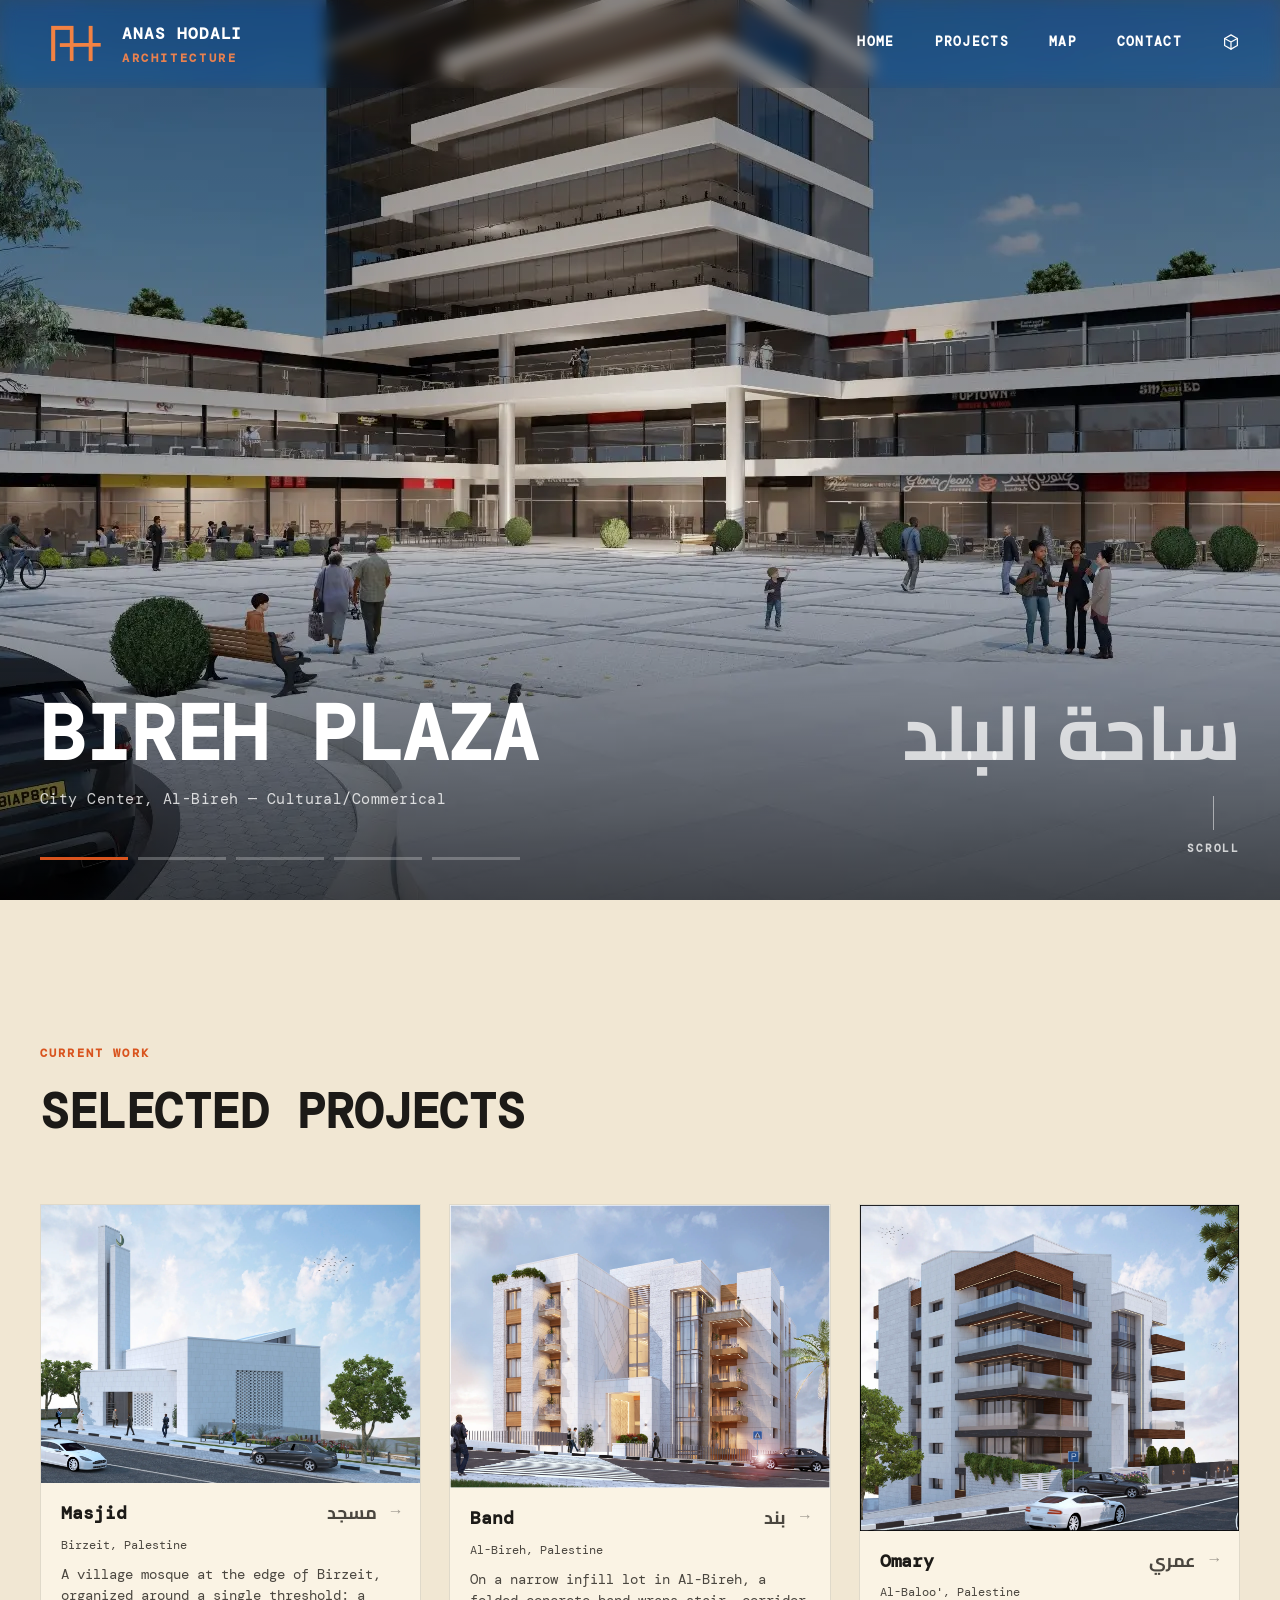
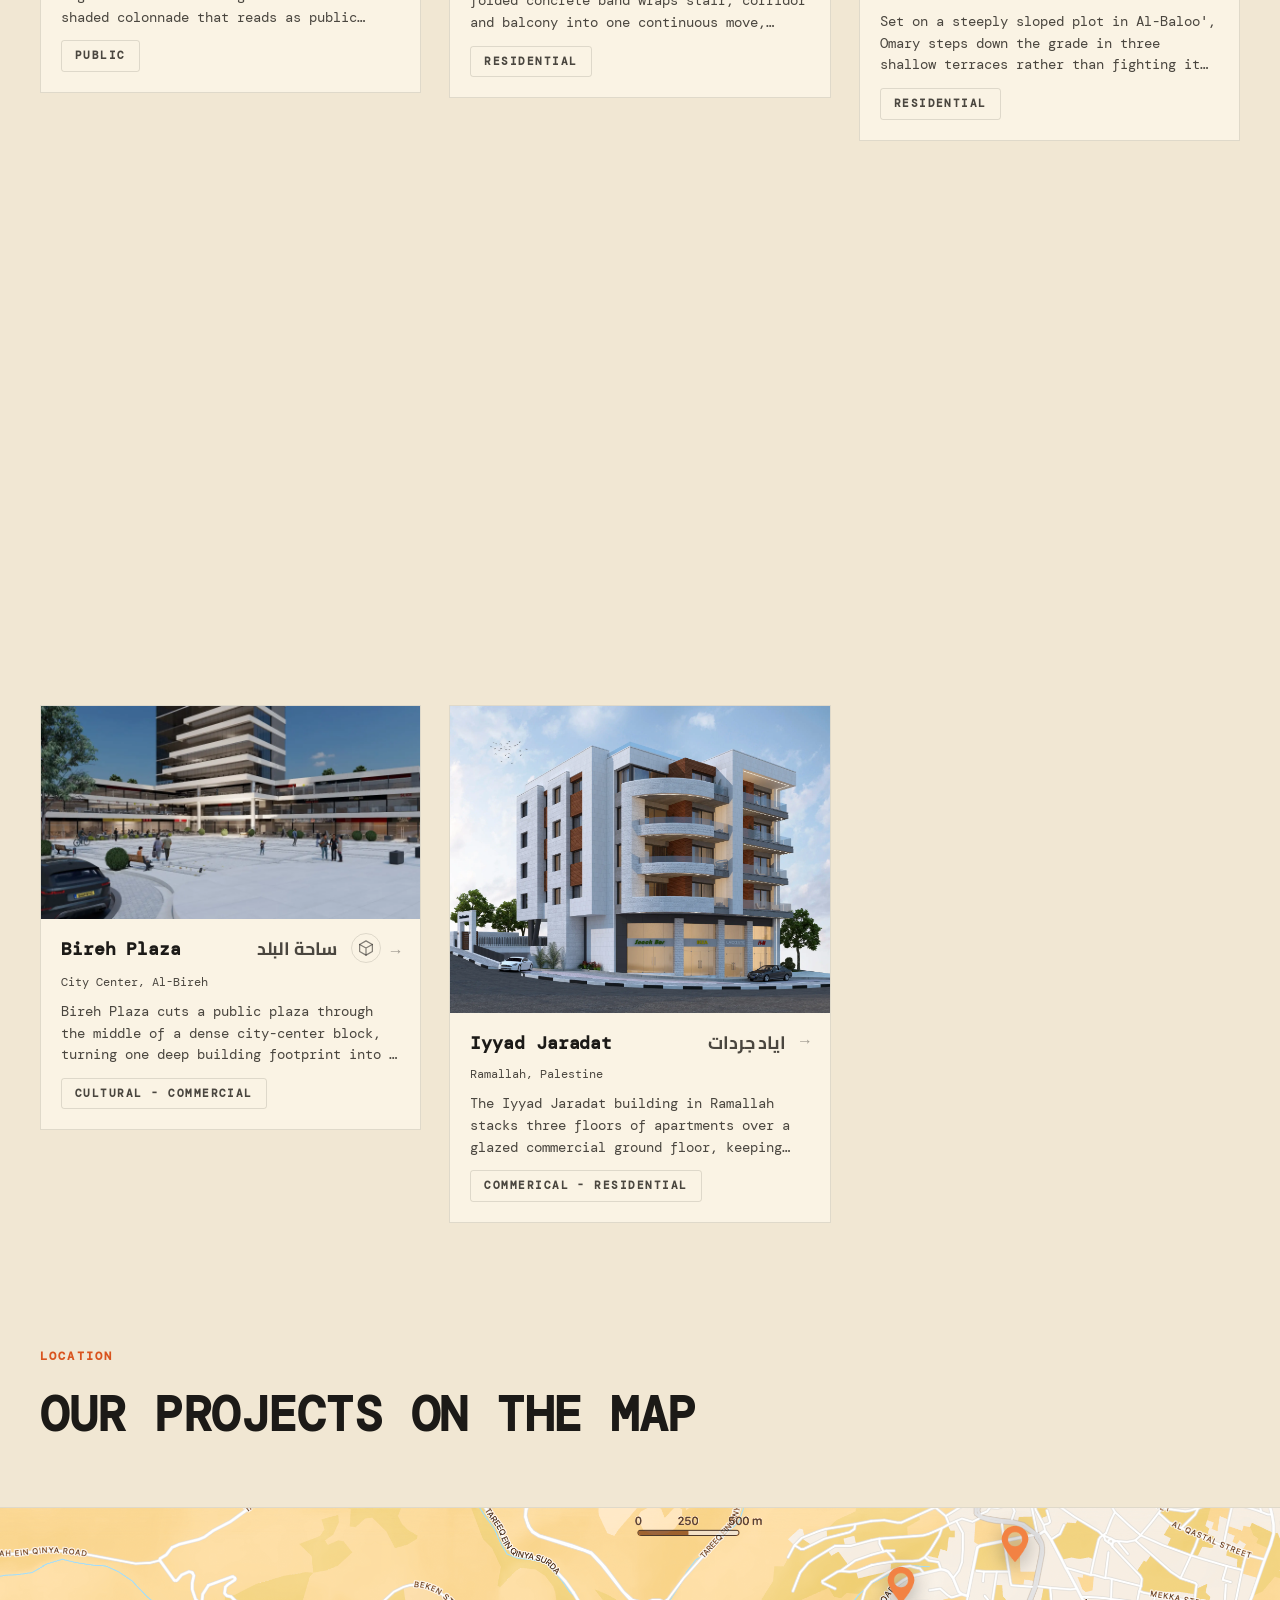
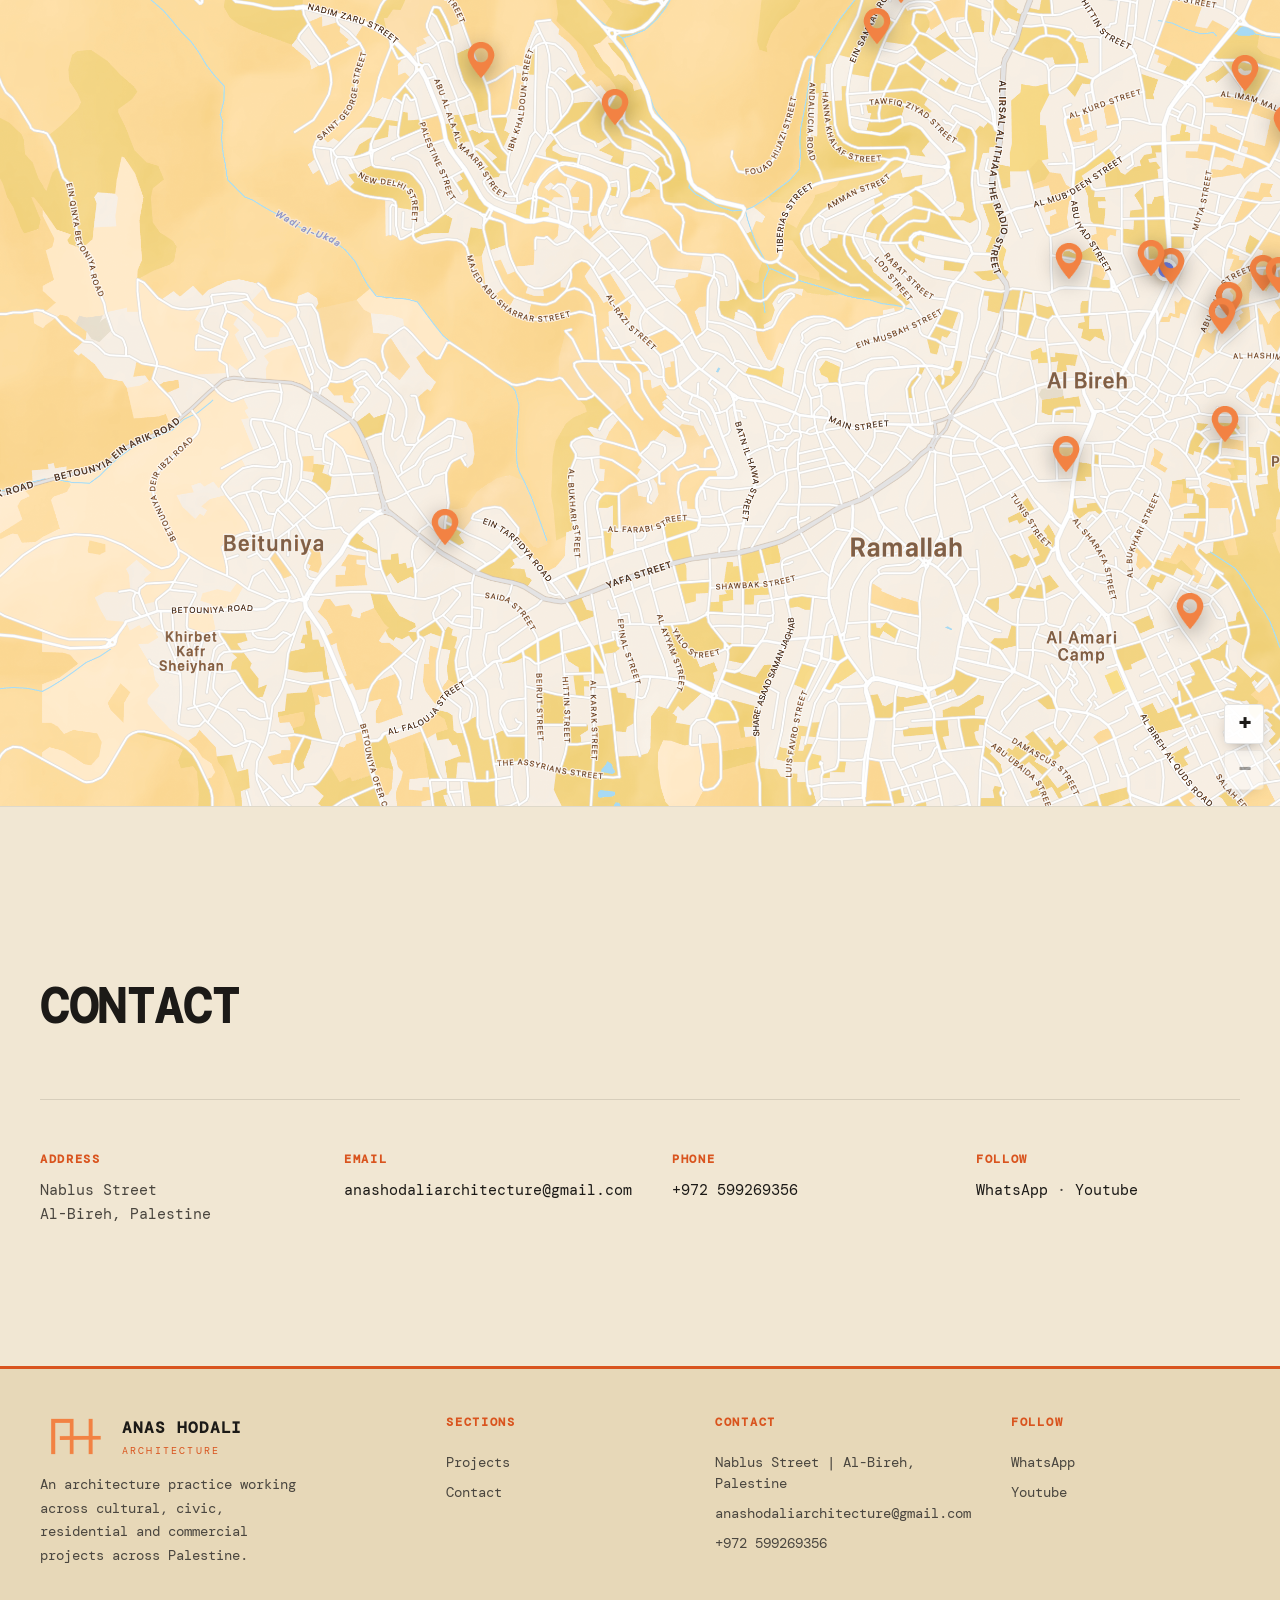
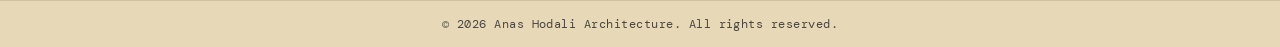
==== commit 5d218fc8: "prototype 2 of the 3d tour page" ====
--- a/index.html
+++ b/index.html
@@ -33,6 +33,7 @@
       <a href="all-projects.html" class="nav-link">Projects</a>
       <a href="#map" class="nav-link">Map</a>
       <a href="#contact" class="nav-link">Contact</a>
+      <a href="3d-tour-test.html" class="nav-link nav-link--tour" title="3D Tour"><svg viewBox="0 0 24 24" width="18" height="18" fill="none" stroke="currentColor" stroke-width="1.6" stroke-linecap="round" stroke-linejoin="round" aria-hidden="true"><path d="M12 2.5 3.5 7.25v9.5L12 21.5l8.5-4.75v-9.5z"/><path d="M3.5 7.25 12 12l8.5-4.75M12 12v9.5"/></svg><span class="nav-tour-label">3D Tour</span></a>
     </nav>
 
     <button class="nav-toggle" id="navToggle" aria-label="Toggle navigation" aria-expanded="false">
@@ -276,7 +277,10 @@
         <div class="project-content">
           <div class="project-title-row">
             <h3><span class="title-en">Bireh Plaza</span><span class="title-ar" lang="ar" dir="rtl">ساحة البلد</span></h3>
-            <span class="project-arrow" aria-hidden="true">&rarr;</span>
+            <span class="project-title-actions">
+              <a class="project-tour-link" href="3d-tour-test.html" aria-label="View 3D tour of Bireh Plaza" title="View 3D tour"><svg viewBox="0 0 24 24" width="18" height="18" fill="none" stroke="currentColor" stroke-width="1.6" stroke-linecap="round" stroke-linejoin="round" aria-hidden="true"><path d="M12 2.5 3.5 7.25v9.5L12 21.5l8.5-4.75v-9.5z"/><path d="M3.5 7.25 12 12l8.5-4.75M12 12v9.5"/></svg></a>
+              <span class="project-arrow" aria-hidden="true">&rarr;</span>
+            </span>
           </div>
           <p class="project-location">City Center, Al-Bireh</p>
           <p class="project-desc">Bireh Plaza cuts a public plaza through the middle of a dense city-center block, turning one deep building footprint into a shortcut pedestrians actually want to take, with shops at eye level and offices and a small event hall stacked above.</p>
--- a/css/style.css
+++ b/css/style.css
@@ -178,6 +178,23 @@
 .site-header.is-scrolled .nav-link,
 .site-header.no-hero .nav-link { color: var(--charcoal); }
 
+.nav-link--tour {
+  display: inline-flex;
+  align-items: center;
+  gap: 10px;
+}
+
+.nav-link--tour svg { display: block; flex-shrink: 0; }
+
+/* icon-only in the desktop bar; the label shows in the mobile dropdown */
+.nav-tour-label {
+  position: absolute;
+  width: 1px; height: 1px;
+  overflow: hidden;
+  clip-path: inset(50%);
+  white-space: nowrap;
+}
+
 .nav-link--current::after { width: 100%; }
 
 .nav-link::after {
@@ -626,6 +643,181 @@
   transform: scale(1.045);
 }
 
+/* ---------- All Projects page — filter bar ---------- */
+/* Three custom dropdowns (trigger button + listbox), built to match the
+   site's own boxy, bordered, mono-uppercase button language rather than
+   a browser's native <select> menu. Options are populated at runtime by
+   initProjectFilters() in js/main.js from the cards already in the DOM,
+   so this is purely presentational; the JS there also owns open/close
+   state, selection and keyboard nav. */
+.project-filters {
+  /* .project-filters carries .reveal, whose transform gives it its own
+     stacking context; without an explicit position + z-index here, that
+     whole context sits at the default stacking level (0) alongside the
+     .year-group elements below it — and each .year-heading also gets its
+     own context via the same .reveal transform, so being later in the DOM
+     it would win ties and paint over the dropdown menu (z-index: 30 below)
+     despite that z-index, since it only outranks siblings *inside* this
+     stacking context, not separate ones after it. */
+  position: relative;
+  z-index: 20;
+  display: flex;
+  flex-wrap: wrap;
+  align-items: flex-end;
+  gap: 32px;
+  margin-bottom: 56px;
+}
+
+.filter-group {
+  display: flex;
+  flex-direction: column;
+  gap: 8px;
+}
+
+.filter-label {
+  font-size: 11px;
+  font-weight: 600;
+  letter-spacing: 0.16em;
+  text-transform: uppercase;
+  color: var(--charcoal-soft);
+}
+
+.filter-dropdown {
+  position: relative;
+}
+
+.filter-dd-trigger {
+  display: flex;
+  align-items: center;
+  justify-content: space-between;
+  gap: 16px;
+  width: 100%;
+  font-family: inherit;
+  font-size: 13px;
+  letter-spacing: 0.02em;
+  color: var(--charcoal);
+  background: var(--paper);
+  border: 1px solid var(--line);
+  border-radius: 3px;
+  padding: 10px 14px;
+  min-width: 168px;
+  cursor: pointer;
+  transition: border-color 0.3s ease, box-shadow 0.3s ease;
+}
+
+.filter-dd-trigger:hover,
+.filter-dd-trigger:focus-visible,
+.filter-dd-trigger.is-open {
+  border-color: rgba(217, 84, 30, 0.5);
+  outline: none;
+}
+
+.filter-dd-value {
+  overflow: hidden;
+  text-overflow: ellipsis;
+  white-space: nowrap;
+}
+
+.filter-dd-arrow {
+  flex-shrink: 0;
+  width: 10px;
+  height: 6px;
+  background: url("data:image/svg+xml,%3Csvg xmlns='http://www.w3.org/2000/svg' width='10' height='6' viewBox='0 0 10 6'%3E%3Cpath d='M1 1l4 4 4-4' fill='none' stroke='%23D9541E' stroke-width='1.4' stroke-linecap='round' stroke-linejoin='round'/%3E%3C/svg%3E") no-repeat center / contain;
+  transition: transform 0.25s ease;
+}
+
+.filter-dd-trigger.is-open .filter-dd-arrow {
+  transform: rotate(180deg);
+}
+
+.filter-dd-menu {
+  position: absolute;
+  top: calc(100% + 8px);
+  left: 0;
+  z-index: 30;
+  display: flex;
+  flex-direction: column;
+  gap: 2px;
+  min-width: 100%;
+  max-height: 264px;
+  overflow-y: auto;
+  padding: 6px;
+  background: var(--paper);
+  border: 1px solid var(--line);
+  border-radius: 6px;
+  box-shadow: 0 0 0 1px rgba(217, 84, 30, 0.1), 0 20px 40px -16px rgba(28, 26, 23, 0.35);
+}
+
+/* the [hidden] attribute is how JS opens/closes this menu (menu.hidden = true/false
+   in initProjectFilters()) — without this, `.filter-dd-menu { display: flex }`
+   above ties [hidden]'s specificity and an author rule always wins that tie over
+   the browser's built-in [hidden] { display: none }, so the menu would render
+   open regardless of the attribute */
+.filter-dd-menu[hidden] {
+  display: none;
+}
+
+.filter-dd-option {
+  display: block;
+  width: 100%;
+  text-align: left;
+  font-family: inherit;
+  font-size: 13px;
+  letter-spacing: 0.02em;
+  color: var(--charcoal-soft);
+  background: transparent;
+  border-radius: 4px;
+  padding: 9px 12px;
+  white-space: nowrap;
+  cursor: pointer;
+  transition: background 0.2s ease, color 0.2s ease;
+}
+
+.filter-dd-option:hover,
+.filter-dd-option:focus-visible {
+  background: rgba(217, 84, 30, 0.1);
+  color: var(--charcoal);
+  outline: none;
+}
+
+.filter-dd-option.is-selected {
+  color: var(--orange);
+  font-weight: 600;
+}
+
+.filter-reset {
+  font-size: 11px;
+  font-weight: 600;
+  letter-spacing: 0.14em;
+  text-transform: uppercase;
+  color: var(--orange);
+  border-bottom: 1px solid transparent;
+  padding-bottom: 2px;
+  transition: border-color 0.3s ease;
+}
+
+.filter-reset:hover {
+  border-color: var(--orange);
+}
+
+.filter-empty {
+  font-size: 13.5px;
+  color: var(--charcoal-soft);
+  padding: 40px 0;
+}
+
+@media (max-width: 640px) {
+  .project-filters {
+    gap: 18px;
+  }
+  .filter-group {
+    flex: 1 1 140px;
+  }
+  .filter-dd-trigger {
+    min-width: 0;
+  }
+}
+
 /* ---------- All Projects page — year-grouped grid ---------- */
 .all-projects {
   padding-top: calc(var(--header-h) + 64px);
@@ -840,6 +1032,33 @@
 .project-card:hover .project-arrow {
   transform: rotate(-45deg) translate(1px, -1px);
   color: var(--orange);
+}
+
+.project-title-actions {
+  display: flex;
+  align-items: center;
+  flex-shrink: 0;
+  gap: 10px;
+}
+
+.project-tour-link {
+  display: inline-flex;
+  align-items: center;
+  justify-content: center;
+  width: 30px;
+  height: 30px;
+  margin-top: -4px;
+  border: 1px solid var(--line);
+  border-radius: 50%;
+  color: rgba(28, 26, 23, 0.55);
+  transition: color 0.3s ease, border-color 0.3s ease, background-color 0.3s ease;
+}
+
+.project-tour-link:hover,
+.project-tour-link:focus-visible {
+  color: #fff;
+  background: var(--orange);
+  border-color: var(--orange);
 }
 
 .project-location {
@@ -1389,6 +1608,9 @@
 
 .ov-img img { width: 100%; height: 100%; object-fit: cover; }
 
+.ov-img--b.ov-video { aspect-ratio: 16 / 9; }
+.ov-video iframe { display: block; width: 100%; height: 100%; border: 0; }
+
 .ov-placeholder {
   display: flex;
   align-items: center;
@@ -1733,6 +1955,15 @@
 
   .main-nav .nav-link:last-child { border-bottom: none; }
 
+  .main-nav .nav-link--tour { display: flex; }
+
+  .nav-tour-label {
+    position: static;
+    width: auto; height: auto;
+    overflow: visible;
+    clip-path: none;
+  }
+
   .nav-toggle { display: flex; }
 
   .hero-caption { bottom: 120px; }
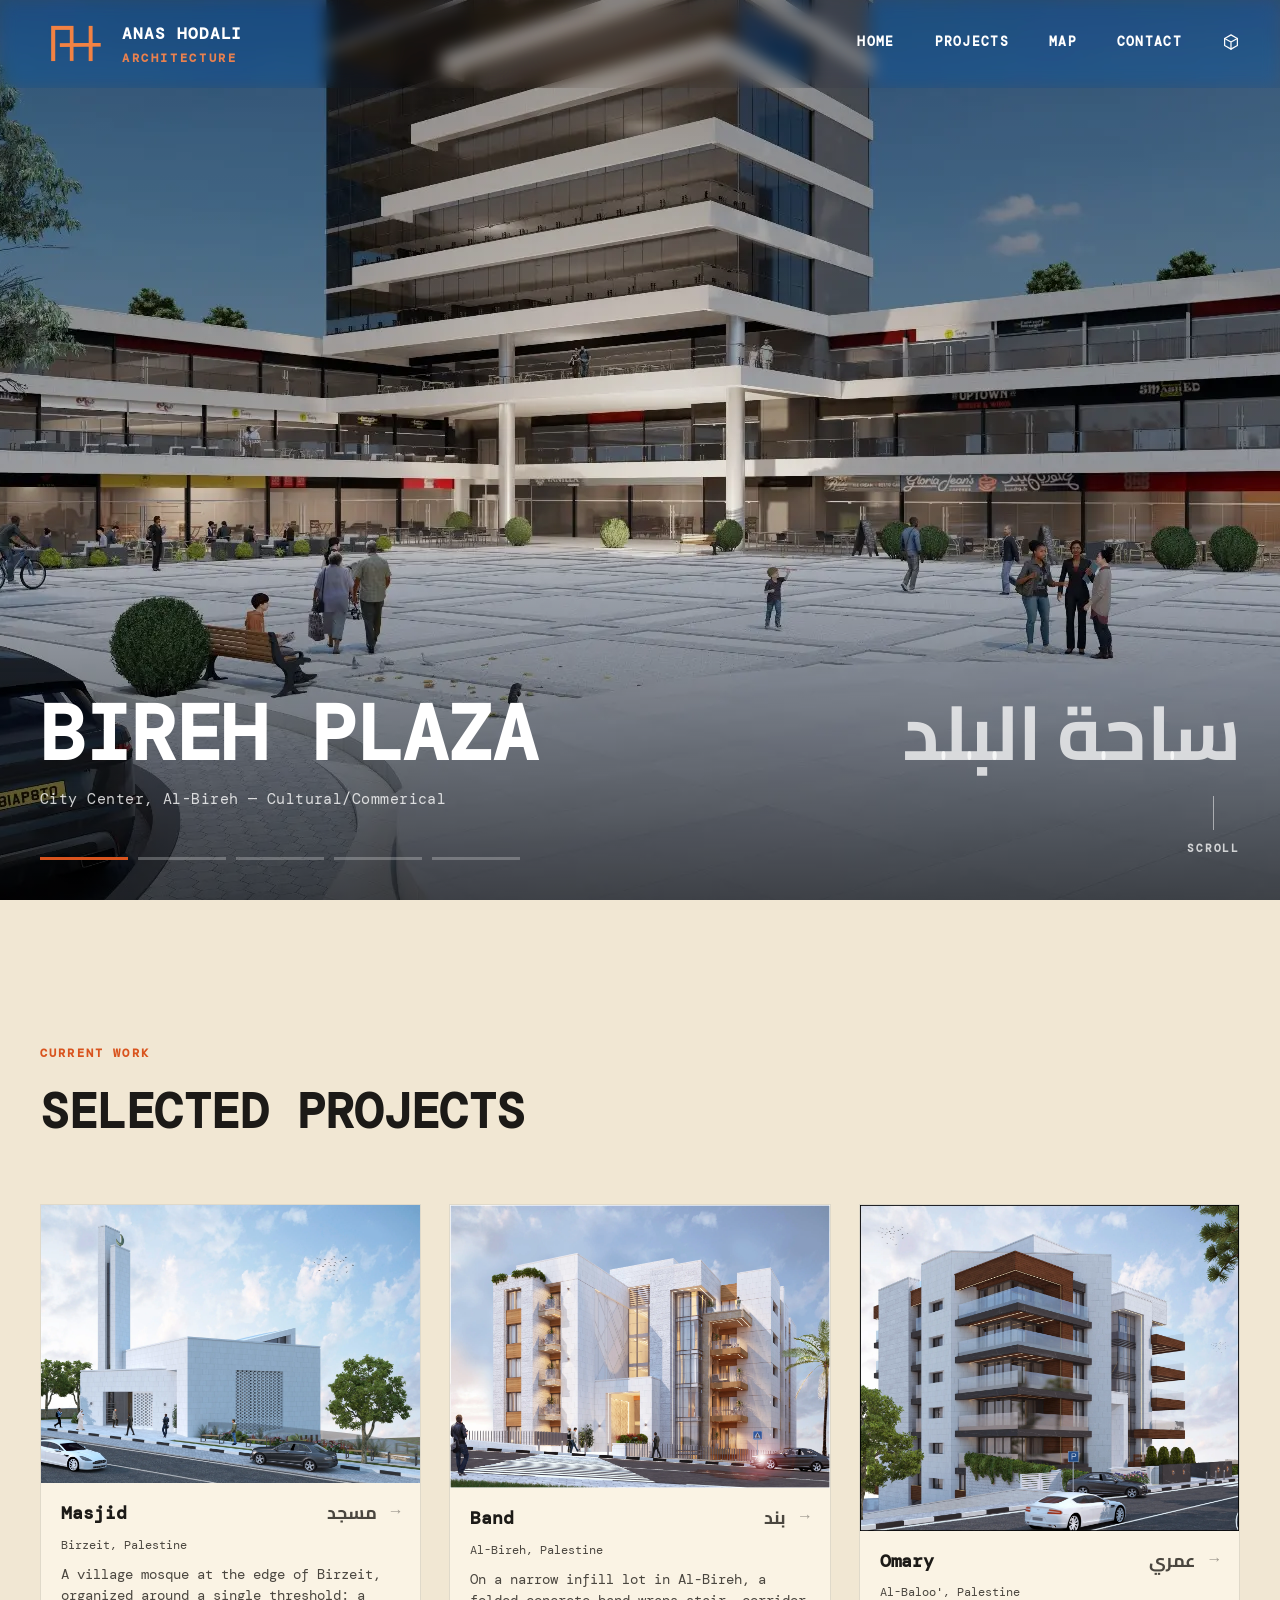
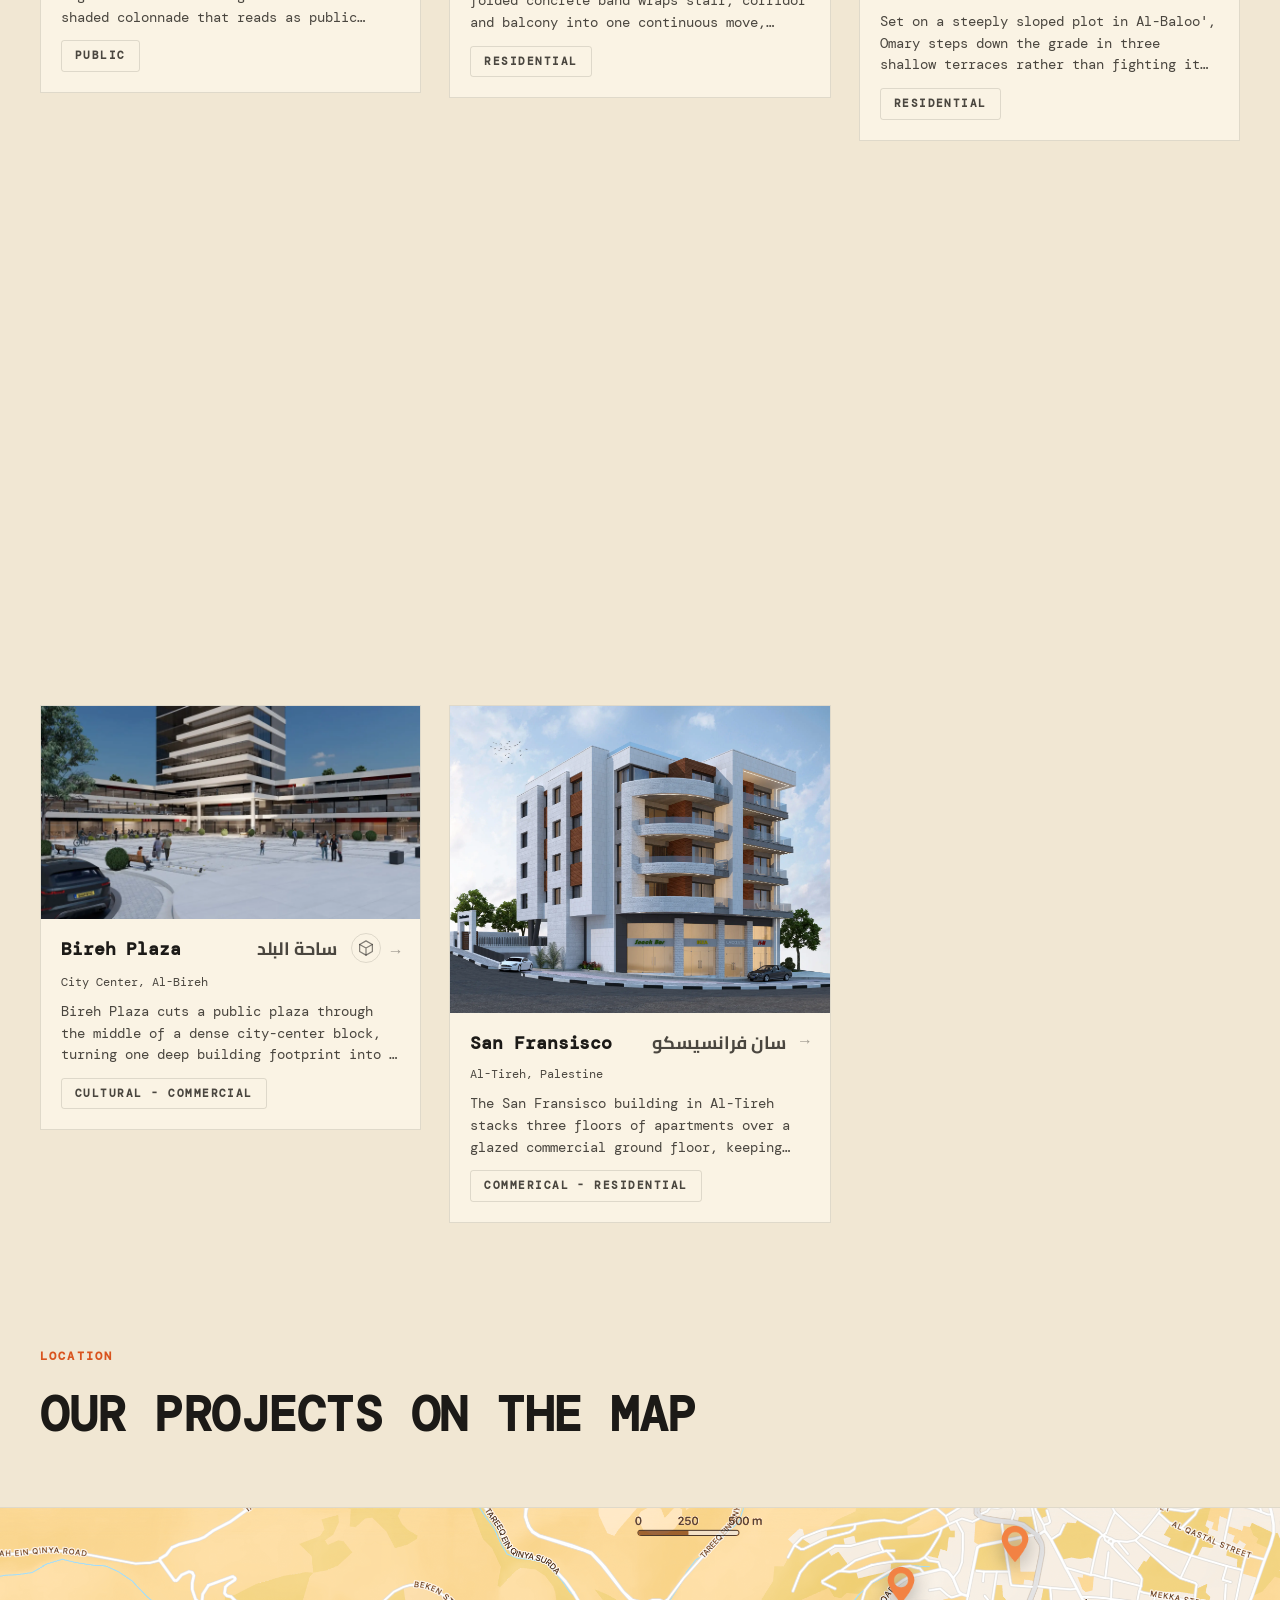
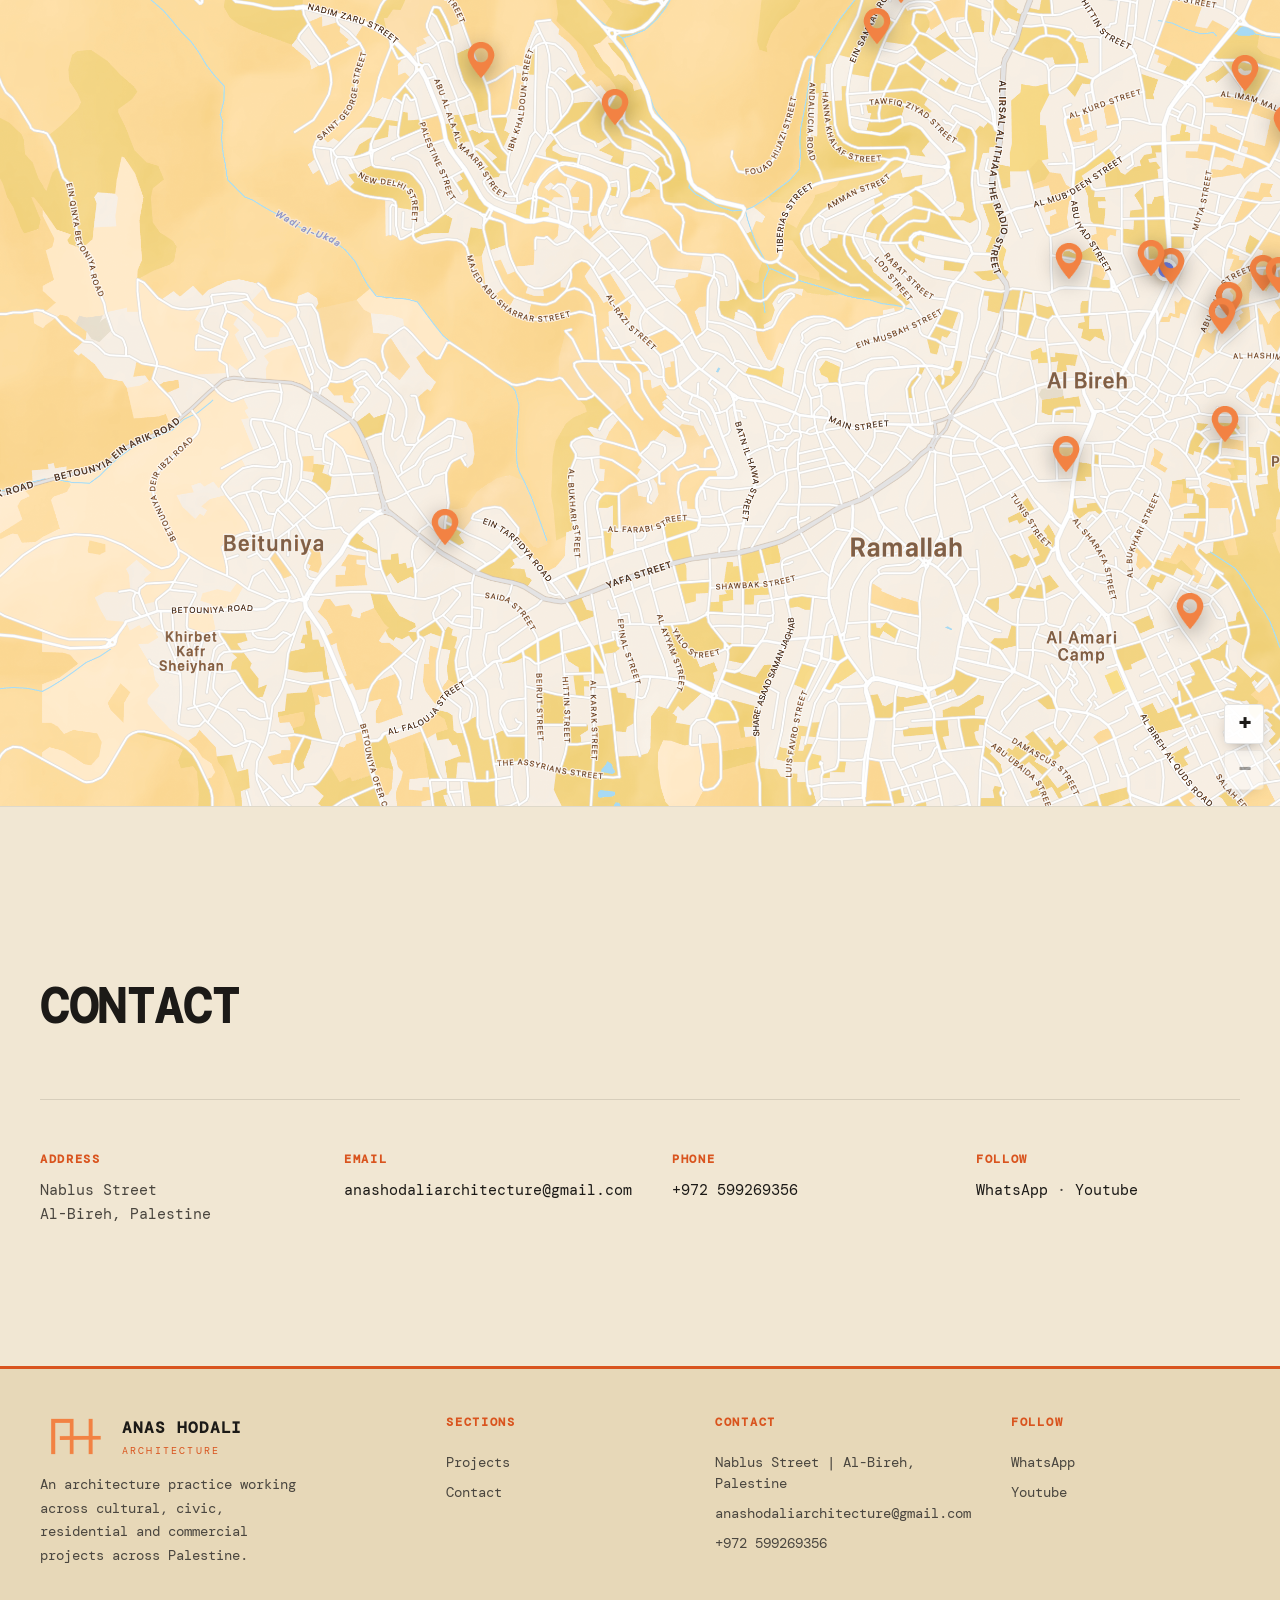
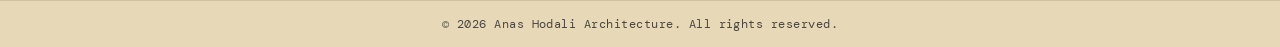
==== commit ad52f6c9: "accurate descriptions for projects" ====
--- a/index.html
+++ b/index.html
@@ -241,8 +241,8 @@
             <h3><span class="title-en">ِAbdallah Al-Jamal</span><span class="title-ar" lang="ar" dir="rtl">عبدالله الجمل</span></h3>
             <span class="project-arrow" aria-hidden="true">&rarr;</span>
           </div>
-          <p class="project-location">Ramallah, Palestine</p>
-          <p class="project-desc">A family compound in Ramallah split into three linked volumes — one for the parents, two for married children — arranged around a shared entrance court so each household keeps its own front door, with a single roof terrace tying them together above.</p>
+          <p class="project-location">Salamiyeh, Palestine</p>
+          <p class="project-desc">A family compound in Salamiyeh split into three linked volumes — one for the parents, two for married children — arranged around a shared entrance court so each household keeps its own front door, with a single roof terrace tying them together above.</p>
           <span class="project-tag tag-residential">Residential</span>
         </div>
       </div>
@@ -298,11 +298,11 @@
       <div class="project-body">
         <div class="project-content">
           <div class="project-title-row">
-            <h3><span class="title-en">Iyyad Jaradat</span><span class="title-ar" lang="ar" dir="rtl">اياد جردات</span></h3>
-            <span class="project-arrow" aria-hidden="true">&rarr;</span>
-          </div>
-          <p class="project-location">Ramallah, Palestine</p>
-          <p class="project-desc">The Iyyad Jaradat building in Ramallah stacks three floors of apartments over a glazed commercial ground floor, keeping the structural transfer level between them visible rather than hidden, with deep residential balconies that double as sun-shading for the units below.</p>
+            <h3><span class="title-en">San Fransisco</span><span class="title-ar" lang="ar" dir="rtl">سان فرانسيسكو</span></h3>
+            <span class="project-arrow" aria-hidden="true">&rarr;</span>
+          </div>
+          <p class="project-location">Al-Tireh, Palestine</p>
+          <p class="project-desc">The San Fransisco building in Al-Tireh stacks three floors of apartments over a glazed commercial ground floor, keeping the structural transfer level between them visible rather than hidden, with deep residential balconies that double as sun-shading for the units below.</p>
           <span class="project-tag tag-commercial tag-residential">Commerical - Residential</span>
         </div>
       </div>
@@ -341,7 +341,7 @@
       <button class="map-pin" type="button" data-project="band"        style="--x:91.1%; --y:47.4%"><img src="assets/images/pin.png" alt=""><span class="map-pin-label"><span class="map-pin-name">Band</span></span></button>
       <button class="map-pin" type="button" data-project="abdallah"    style="--x:94.0%; --y:42.7%"><img src="assets/images/pin.png" alt=""><span class="map-pin-label"><span class="map-pin-name">Abdallah Eweis</span></span></button>
       <button class="map-pin" type="button" data-project="bireh-plaza" style="--x:80.1%; --y:62.8%"><img src="assets/images/pin.png" alt=""><span class="map-pin-label"><span class="map-pin-name">Bireh Plaza</span></span></button>
-      <button class="map-pin" type="button" data-project="jaradat"     style="--x:38.8%; --y:18.9%"><img src="assets/images/pin.png" alt=""><span class="map-pin-label"><span class="map-pin-name">Iyyad Jaradat</span></span></button>
+      <button class="map-pin" type="button" data-project="jaradat"     style="--x:38.8%; --y:18.9%"><img src="assets/images/pin.png" alt=""><span class="map-pin-label"><span class="map-pin-name">San Fransisco</span></span></button>
 
       <!-- markers only — hover shows the title, no project view wired up yet -->
       <span class="map-pin map-pin--static" style="--x:92.7%; --y:20.4%"><img src="assets/images/pin.png" alt=""><span class="map-pin-label"><span class="map-pin-name">Al-Nada Building</span></span></span>
@@ -351,7 +351,7 @@
       <a class="map-pin map-pin--has-thumb map-pin--edge-top" href="all-projects.html?project=tallet-bahar" style="--x:66.7%; --y:15.1%"><img src="assets/images/pin.png" alt=""><span class="map-pin-label"><img class="map-pin-thumb" src="assets/images/tallet-bahar.webp" alt=""><span class="map-pin-name">Tallet Bahar</span></span></a>
       <span class="map-pin map-pin--static" style="--x:48.2%; --y:24.2%"><img src="assets/images/pin.png" alt=""><span class="map-pin-label"><span class="map-pin-name">Al-Nile Building</span></span></span>
       <span class="map-pin map-pin--static" style="--x:36.2%; --y:70.9%"><img src="assets/images/pin.png" alt=""><span class="map-pin-label"><span class="map-pin-name">Omar Thalji</span></span></span>
-      <a class="map-pin map-pin--has-thumb" href="all-projects.html?project=imad-mshosher" style="--x:88.8%; --y:80.3%"><img src="assets/images/pin.png" alt=""><span class="map-pin-label"><img class="map-pin-thumb" src="assets/images/imad-mshosher.webp" alt=""><span class="map-pin-name">Imad Mshosher</span></span></a>
+      <a class="map-pin map-pin--has-thumb" href="all-projects.html?project=imad-mshosher" style="--x:88.8%; --y:80.3%"><img src="assets/images/pin.png" alt=""><span class="map-pin-label"><img class="map-pin-thumb" src="assets/images/imad-mshosher.webp" alt=""><span class="map-pin-name">Sateh Marhaba Club</span></span></a>
       <a class="map-pin map-pin--has-thumb" href="all-projects.html?project=imm-jad-sarsour" style="--x:95.1%; --y:42.9%"><img src="assets/images/pin.png" alt=""><span class="map-pin-label"><img class="map-pin-thumb" src="assets/images/imm-jad-sarsour.webp" alt=""><span class="map-pin-name">Imm Jad Sarsour</span></span></a>
       <a class="map-pin map-pin--has-thumb" href="all-projects.html?project=omar-aaqel" style="--x:95.7%; --y:26.0%"><img src="assets/images/pin.png" alt=""><span class="map-pin-label"><img class="map-pin-thumb" src="assets/images/omar-aaqel.webp" alt=""><span class="map-pin-name">Omar Aaqel</span></span></a>
       <a class="map-pin map-pin--has-thumb map-pin--edge-top" href="all-projects.html?project=mikkawi" style="--x:68.4%; --y:10.6%"><img src="assets/images/pin.png" alt=""><span class="map-pin-label"><img class="map-pin-thumb" src="assets/images/mikkawi.webp" alt=""><span class="map-pin-name">Mikkawi</span></span></a>
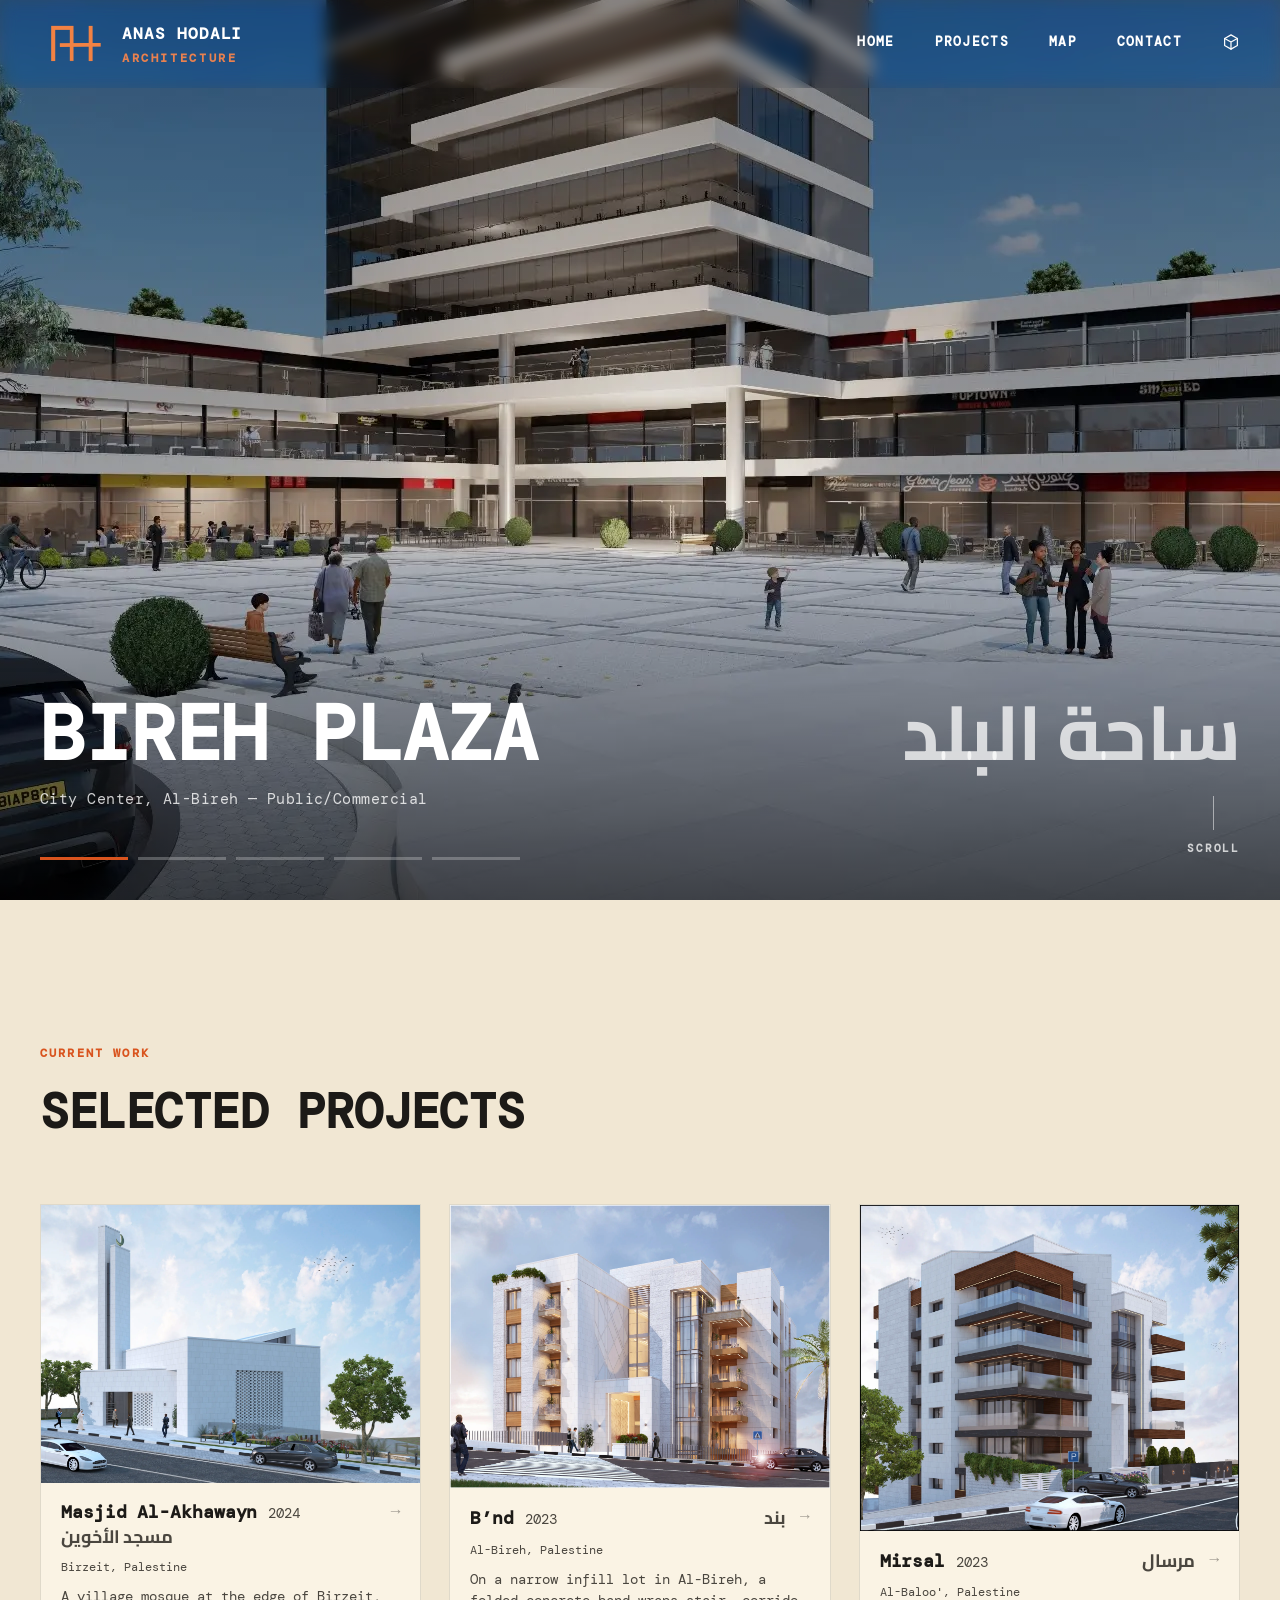
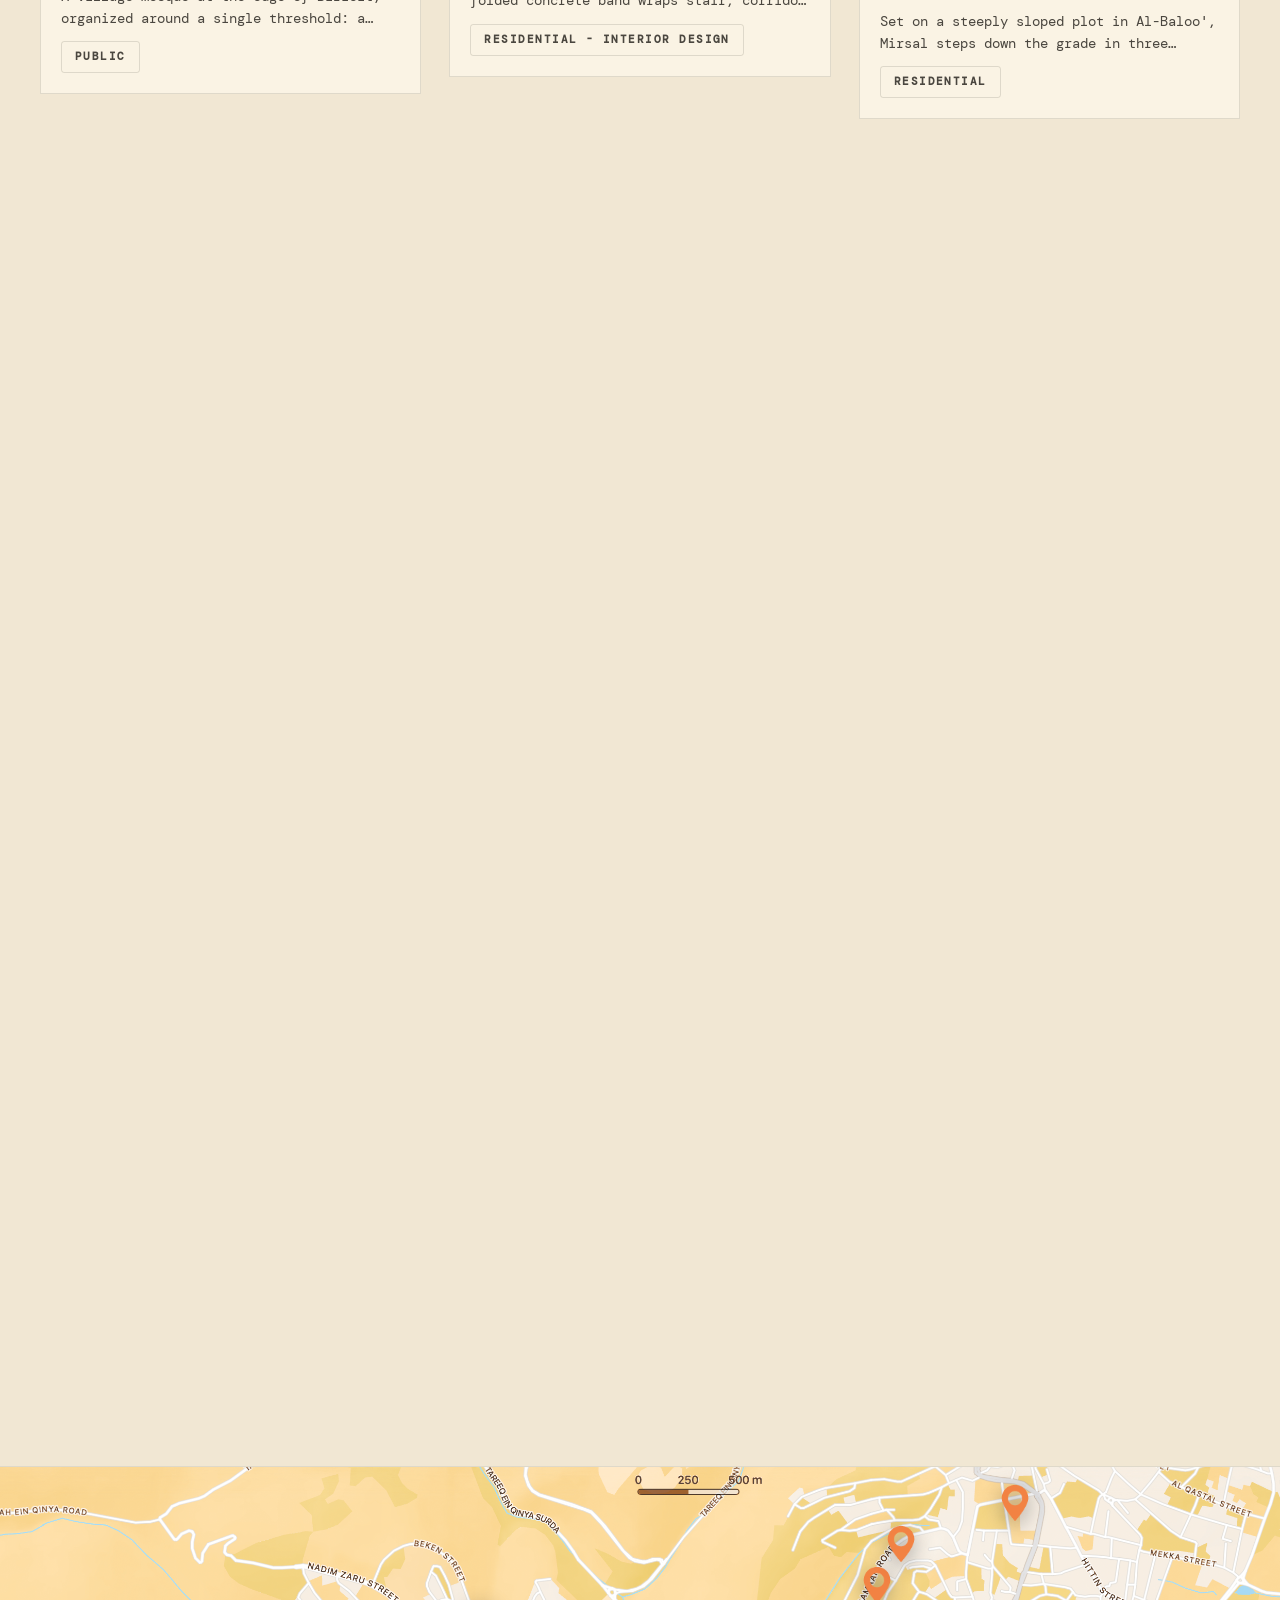
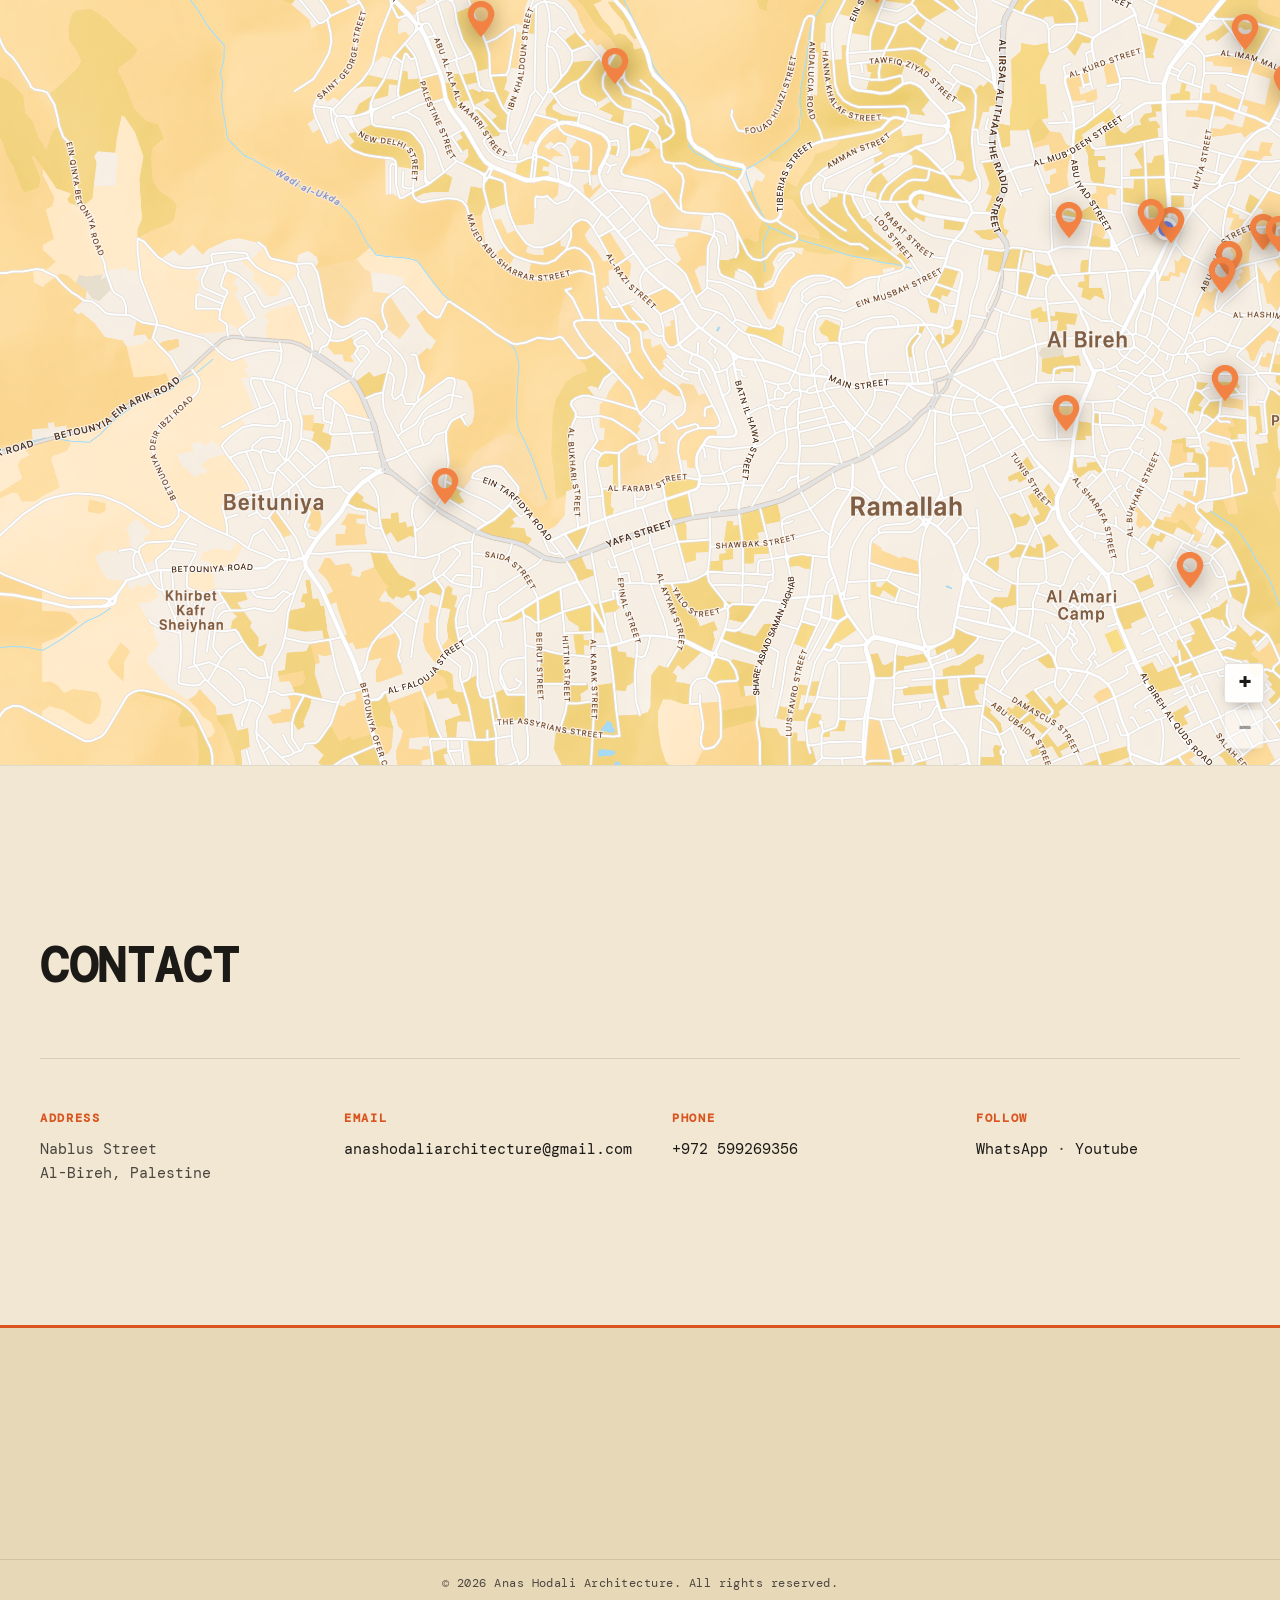
==== commit e8742abe: "new projects and naming scheme" ====
--- a/index.html
+++ b/index.html
@@ -61,7 +61,7 @@
       </a>
       <div class="hero-caption">
         <h1 class="hero-title"><span class="title-en">Bireh Plaza</span><span class="title-ar" lang="ar" dir="rtl">ساحة البلد</span></h1>
-        <p class="hero-meta">City Center, Al-Bireh — Cultural/Commerical</p>
+        <p class="hero-meta">City Center, Al-Bireh — Public/Commercial</p>
       </div>
     </article>
 
@@ -72,40 +72,40 @@
       </div>
       <div class="hero-caption">
         <h1 class="hero-title"><span class="title-en">Sakhr</span><span class="title-ar" lang="ar" dir="rtl">صخر</span></h1>
-        <p class="hero-meta">Al-Bireh — Residential</p>
+        <p class="hero-meta">Al-Bireh — Residential/Interior Design</p>
       </div>
     </article>
 
     <article class="hero-slide" data-tone="3">
       <div class="hero-media">
-        <img class="hero-image" src="assets/images/abdallah.webp" alt="Abdallah">
+        <img class="hero-image" src="assets/images/abdallah.webp" alt="Al-Bireh Private Residence #3">
         <div class="hero-scrim"></div>
       </div>
       <div class="hero-caption">
-        <h1 class="hero-title"><span class="title-en">Abdallah Eweis</span><span class="title-ar" lang="ar" dir="rtl">عبدالله عويس</span></h1>
-        <p class="hero-meta">Al-Bireh — Residential</p>
+        <h1 class="hero-title"><span class="title-en">Al-Bireh Private Residence #3</span><span class="title-ar" lang="ar" dir="rtl">منزل خاص البيرة ٣</span></h1>
+        <p class="hero-meta">Al-Bireh — Private residence/Interior Design</p>
       </div>
     </article>
 
     <article class="hero-slide" data-tone="4">
       <div class="hero-media">
-        <img class="hero-image" src="assets/images/masjid.webp" alt="Masjid">
+        <img class="hero-image" src="assets/images/masjid.webp" alt="Masjid Al-Akhawayn">
         <div class="hero-scrim"></div>
       </div>
       <div class="hero-caption">
-        <h1 class="hero-title"><span class="title-en">Masjid</span><span class="title-ar" lang="ar" dir="rtl">مسجد</span></h1>
+        <h1 class="hero-title"><span class="title-en">Masjid Al-Akhawayn</span><span class="title-ar" lang="ar" dir="rtl">مسجد الأخوين</span></h1>
         <p class="hero-meta">Birzeit — Public</p>
       </div>
     </article>
 
     <article class="hero-slide" data-tone="5">
       <div class="hero-media">
-        <img class="hero-image" src="assets/images/band.webp" alt="Band">
+        <img class="hero-image" src="assets/images/band.webp" alt="B’nd">
         <div class="hero-scrim"></div>
       </div>
       <div class="hero-caption">
-        <h1 class="hero-title"><span class="title-en">Band</span><span class="title-ar" lang="ar" dir="rtl">بند</span></h1>
-        <p class="hero-meta">Al-Bireh — Residential</p>
+        <h1 class="hero-title"><span class="title-en">B’nd</span><span class="title-ar" lang="ar" dir="rtl">بند</span></h1>
+        <p class="hero-meta">Al-Bireh — Residential/Interior Design</p>
       </div>
     </article>
 
@@ -156,13 +156,13 @@
     <article class="project-card" data-tone="1" data-project="masjid">
       <div class="project-media">
         <div class="project-placeholder">
-          <img src="assets/images/masjid.webp" alt="Masjid">
-        </div>
-      </div>
-      <div class="project-body">
-        <div class="project-content">
-          <div class="project-title-row">
-            <h3><span class="title-en">Masjid</span><span class="title-ar" lang="ar" dir="rtl">مسجد</span></h3>
+          <img src="assets/images/masjid.webp" alt="Masjid Al-Akhawayn">
+        </div>
+      </div>
+      <div class="project-body">
+        <div class="project-content">
+          <div class="project-title-row">
+            <h3><span class="title-en">Masjid Al-Akhawayn <span class="title-year">2024</span></span><span class="title-ar" lang="ar" dir="rtl">مسجد الأخوين</span></h3>
             <span class="project-arrow" aria-hidden="true">&rarr;</span>
           </div>
           <p class="project-location">Birzeit, Palestine</p>
@@ -175,41 +175,41 @@
     <article class="project-card" data-tone="4" data-project="band">
       <div class="project-media">
         <div class="project-placeholder">
-          <img src="assets/images/band.webp" alt="Band">
-        </div>
-      </div>
-      <div class="project-body">
-        <div class="project-content">
-          <div class="project-title-row">
-            <h3><span class="title-en">Band</span><span class="title-ar" lang="ar" dir="rtl">بند</span></h3>
+          <img src="assets/images/band.webp" alt="B’nd">
+        </div>
+      </div>
+      <div class="project-body">
+        <div class="project-content">
+          <div class="project-title-row">
+            <h3><span class="title-en">B’nd <span class="title-year">2023</span></span><span class="title-ar" lang="ar" dir="rtl">بند</span></h3>
             <span class="project-arrow" aria-hidden="true">&rarr;</span>
           </div>
           <p class="project-location">Al-Bireh, Palestine</p>
           <p class="project-desc">On a narrow infill lot in Al-Bireh, a folded concrete band wraps stair, corridor and balcony into one continuous move, freeing every room around it and stepping outward at each floor to shade the storey below.</p>
+          <span class="project-tag tag-residential tag-interior-design">Residential - Interior Design</span>
+        </div>
+      </div>
+    </article>
+
+    <article class="project-card" data-tone="6" data-project="omary">
+      <div class="project-media">
+        <div class="project-placeholder">
+          <img src="assets/images/omary.webp" alt="Mirsal">
+        </div>
+      </div>
+      <div class="project-body">
+        <div class="project-content">
+          <div class="project-title-row">
+            <h3><span class="title-en">Mirsal <span class="title-year">2023</span></span><span class="title-ar" lang="ar" dir="rtl">مرسال</span></h3>
+            <span class="project-arrow" aria-hidden="true">&rarr;</span>
+          </div>
+          <p class="project-location">Al-Baloo', Palestine</p>
+          <p class="project-desc">Set on a steeply sloped plot in Al-Baloo', Mirsal steps down the grade in three shallow terraces rather than fighting it with retaining walls, giving each level its own outdoor room and letting three generations share one address without sharing every room.</p>
           <span class="project-tag tag-residential">Residential</span>
         </div>
       </div>
     </article>
 
-    <article class="project-card" data-tone="6" data-project="omary">
-      <div class="project-media">
-        <div class="project-placeholder">
-          <img src="assets/images/omary.webp" alt="Omary">
-        </div>
-      </div>
-      <div class="project-body">
-        <div class="project-content">
-          <div class="project-title-row">
-            <h3><span class="title-en">Omary</span><span class="title-ar" lang="ar" dir="rtl">عمري</span></h3>
-            <span class="project-arrow" aria-hidden="true">&rarr;</span>
-          </div>
-          <p class="project-location">Al-Baloo', Palestine</p>
-          <p class="project-desc">Set on a steeply sloped plot in Al-Baloo', Omary steps down the grade in three shallow terraces rather than fighting it with retaining walls, giving each level its own outdoor room and letting three generations share one address without sharing every room.</p>
-          <span class="project-tag tag-residential">Residential</span>
-        </div>
-      </div>
-    </article>
-
     <article class="project-card" data-tone="2" data-project="sakhr">
       <div class="project-media">
         <div class="project-placeholder">
@@ -219,12 +219,12 @@
       <div class="project-body">
         <div class="project-content">
           <div class="project-title-row">
-            <h3><span class="title-en">Sakhr</span><span class="title-ar" lang="ar" dir="rtl">صخر</span></h3>
+            <h3><span class="title-en">Sakhr <span class="title-year">2023</span></span><span class="title-ar" lang="ar" dir="rtl">صخر</span></h3>
             <span class="project-arrow" aria-hidden="true">&rarr;</span>
           </div>
           <p class="project-location">Al-Bireh, Palestine</p>
           <p class="project-desc">Sakhr — &lsquo;rock&rsquo; in Arabic — turns Al-Bireh's common load-bearing stone construction into the building's main idea: a perforated stone screen wraps the south and west faces, filtering light before it reaches the glazing behind while the apartment plan stays simple.</p>
-          <span class="project-tag tag-residential">Residential</span>
+          <span class="project-tag tag-residential tag-interior-design">Residential - Interior Design</span>
         </div>
       </div>
     </article>
@@ -238,12 +238,12 @@
       <div class="project-body">
         <div class="project-content">
           <div class="project-title-row">
-            <h3><span class="title-en">ِAbdallah Al-Jamal</span><span class="title-ar" lang="ar" dir="rtl">عبدالله الجمل</span></h3>
+            <h3><span class="title-en">Salamiyeh Private Residence <span class="title-year">2024</span></span><span class="title-ar" lang="ar" dir="rtl">منزل خاص سلامية</span></h3>
             <span class="project-arrow" aria-hidden="true">&rarr;</span>
           </div>
           <p class="project-location">Salamiyeh, Palestine</p>
           <p class="project-desc">A family compound in Salamiyeh split into three linked volumes — one for the parents, two for married children — arranged around a shared entrance court so each household keeps its own front door, with a single roof terrace tying them together above.</p>
-          <span class="project-tag tag-residential">Residential</span>
+          <span class="project-tag tag-private-residence">Private residence</span>
         </div>
       </div>
     </article>
@@ -251,18 +251,18 @@
     <article class="project-card" data-tone="3" data-project="abdallah">
       <div class="project-media">
         <div class="project-placeholder">
-          <img src="assets/images/abdallah.webp" alt="Abdallah">
-        </div>
-      </div>
-      <div class="project-body">
-        <div class="project-content">
-          <div class="project-title-row">
-            <h3><span class="title-en">Abdallah Ewias</span><span class="title-ar" lang="ar" dir="rtl"> عبدالله عويس</span></h3>
+          <img src="assets/images/abdallah.webp" alt="Al-Bireh Private Residence #3">
+        </div>
+      </div>
+      <div class="project-body">
+        <div class="project-content">
+          <div class="project-title-row">
+            <h3><span class="title-en">Al-Bireh Private Residence #3 <span class="title-year">2023</span></span><span class="title-ar" lang="ar" dir="rtl">منزل خاص البيرة ٣</span></h3>
             <span class="project-arrow" aria-hidden="true">&rarr;</span>
           </div>
           <p class="project-location">Al-Bireh, Palestine</p>
-          <p class="project-desc">On a corner lot in Al-Bireh, Abdallah Ewias gives both streets a genuine front — two entrances and two living rooms folded around a shared internal stair — a move that also opens an unplanned triangular garden at the back of the site.</p>
-          <span class="project-tag tag-residential">Residential</span>
+          <p class="project-desc">On a corner lot in Al-Bireh, the house gives both streets a genuine front — two entrances and two living rooms folded around a shared internal stair — a move that also opens an unplanned triangular garden at the back of the site.</p>
+          <span class="project-tag tag-private-residence tag-interior-design">Private residence - Interior Design</span>
         </div>
       </div>
     </article>
@@ -276,7 +276,7 @@
       <div class="project-body">
         <div class="project-content">
           <div class="project-title-row">
-            <h3><span class="title-en">Bireh Plaza</span><span class="title-ar" lang="ar" dir="rtl">ساحة البلد</span></h3>
+            <h3><span class="title-en">Bireh Plaza <span class="title-year">2024</span></span><span class="title-ar" lang="ar" dir="rtl">ساحة البلد</span></h3>
             <span class="project-title-actions">
               <a class="project-tour-link" href="3d-tour-test.html" aria-label="View 3D tour of Bireh Plaza" title="View 3D tour"><svg viewBox="0 0 24 24" width="18" height="18" fill="none" stroke="currentColor" stroke-width="1.6" stroke-linecap="round" stroke-linejoin="round" aria-hidden="true"><path d="M12 2.5 3.5 7.25v9.5L12 21.5l8.5-4.75v-9.5z"/><path d="M3.5 7.25 12 12l8.5-4.75M12 12v9.5"/></svg></a>
               <span class="project-arrow" aria-hidden="true">&rarr;</span>
@@ -284,7 +284,7 @@
           </div>
           <p class="project-location">City Center, Al-Bireh</p>
           <p class="project-desc">Bireh Plaza cuts a public plaza through the middle of a dense city-center block, turning one deep building footprint into a shortcut pedestrians actually want to take, with shops at eye level and offices and a small event hall stacked above.</p>
-          <span class="project-tag tag-cultural tag-commercial">Cultural - Commercial</span>
+          <span class="project-tag tag-public tag-commercial">Public - Commercial</span>
         </div>
       </div>
     </article>
@@ -298,12 +298,12 @@
       <div class="project-body">
         <div class="project-content">
           <div class="project-title-row">
-            <h3><span class="title-en">San Fransisco</span><span class="title-ar" lang="ar" dir="rtl">سان فرانسيسكو</span></h3>
+            <h3><span class="title-en">San Fransisco <span class="title-year">2025</span></span><span class="title-ar" lang="ar" dir="rtl">سان فرانسيسكو</span></h3>
             <span class="project-arrow" aria-hidden="true">&rarr;</span>
           </div>
           <p class="project-location">Al-Tireh, Palestine</p>
           <p class="project-desc">The San Fransisco building in Al-Tireh stacks three floors of apartments over a glazed commercial ground floor, keeping the structural transfer level between them visible rather than hidden, with deep residential balconies that double as sun-shading for the units below.</p>
-          <span class="project-tag tag-commercial tag-residential">Commerical - Residential</span>
+          <span class="project-tag tag-commercial tag-residential">Commercial - Residential</span>
         </div>
       </div>
     </article>
@@ -336,10 +336,10 @@
          coordinates for new pins. Each pin opens its project via the
          matching .project-card[data-project]. -->
     <div class="map-pins" id="mapPins">
-      <button class="map-pin" type="button" data-project="omary"       style="--x:80.3%; --y:41.3%"><img src="assets/images/pin.png" alt=""><span class="map-pin-label"><span class="map-pin-name">Omary</span></span></button>
+      <button class="map-pin" type="button" data-project="omary"       style="--x:80.3%; --y:41.3%"><img src="assets/images/pin.png" alt=""><span class="map-pin-label"><span class="map-pin-name">Mirsal</span></span></button>
       <button class="map-pin" type="button" data-project="sakhr"       style="--x:91.6%; --y:45.7%"><img src="assets/images/pin.png" alt=""><span class="map-pin-label"><span class="map-pin-name">Sakhr</span></span></button>
-      <button class="map-pin" type="button" data-project="band"        style="--x:91.1%; --y:47.4%"><img src="assets/images/pin.png" alt=""><span class="map-pin-label"><span class="map-pin-name">Band</span></span></button>
-      <button class="map-pin" type="button" data-project="abdallah"    style="--x:94.0%; --y:42.7%"><img src="assets/images/pin.png" alt=""><span class="map-pin-label"><span class="map-pin-name">Abdallah Eweis</span></span></button>
+      <button class="map-pin" type="button" data-project="band"        style="--x:91.1%; --y:47.4%"><img src="assets/images/pin.png" alt=""><span class="map-pin-label"><span class="map-pin-name">B’nd</span></span></button>
+      <button class="map-pin" type="button" data-project="abdallah"    style="--x:94.0%; --y:42.7%"><img src="assets/images/pin.png" alt=""><span class="map-pin-label"><span class="map-pin-name">Al-Bireh Private Residence #3</span></span></button>
       <button class="map-pin" type="button" data-project="bireh-plaza" style="--x:80.1%; --y:62.8%"><img src="assets/images/pin.png" alt=""><span class="map-pin-label"><span class="map-pin-name">Bireh Plaza</span></span></button>
       <button class="map-pin" type="button" data-project="jaradat"     style="--x:38.8%; --y:18.9%"><img src="assets/images/pin.png" alt=""><span class="map-pin-label"><span class="map-pin-name">San Fransisco</span></span></button>
 
@@ -351,11 +351,11 @@
       <a class="map-pin map-pin--has-thumb map-pin--edge-top" href="all-projects.html?project=tallet-bahar" style="--x:66.7%; --y:15.1%"><img src="assets/images/pin.png" alt=""><span class="map-pin-label"><img class="map-pin-thumb" src="assets/images/tallet-bahar.webp" alt=""><span class="map-pin-name">Tallet Bahar</span></span></a>
       <span class="map-pin map-pin--static" style="--x:48.2%; --y:24.2%"><img src="assets/images/pin.png" alt=""><span class="map-pin-label"><span class="map-pin-name">Al-Nile Building</span></span></span>
       <span class="map-pin map-pin--static" style="--x:36.2%; --y:70.9%"><img src="assets/images/pin.png" alt=""><span class="map-pin-label"><span class="map-pin-name">Omar Thalji</span></span></span>
-      <a class="map-pin map-pin--has-thumb" href="all-projects.html?project=imad-mshosher" style="--x:88.8%; --y:80.3%"><img src="assets/images/pin.png" alt=""><span class="map-pin-label"><img class="map-pin-thumb" src="assets/images/imad-mshosher.webp" alt=""><span class="map-pin-name">Sateh Marhaba Club</span></span></a>
-      <a class="map-pin map-pin--has-thumb" href="all-projects.html?project=imm-jad-sarsour" style="--x:95.1%; --y:42.9%"><img src="assets/images/pin.png" alt=""><span class="map-pin-label"><img class="map-pin-thumb" src="assets/images/imm-jad-sarsour.webp" alt=""><span class="map-pin-name">Imm Jad Sarsour</span></span></a>
-      <a class="map-pin map-pin--has-thumb" href="all-projects.html?project=omar-aaqel" style="--x:95.7%; --y:26.0%"><img src="assets/images/pin.png" alt=""><span class="map-pin-label"><img class="map-pin-thumb" src="assets/images/omar-aaqel.webp" alt=""><span class="map-pin-name">Omar Aaqel</span></span></a>
-      <a class="map-pin map-pin--has-thumb map-pin--edge-top" href="all-projects.html?project=mikkawi" style="--x:68.4%; --y:10.6%"><img src="assets/images/pin.png" alt=""><span class="map-pin-label"><img class="map-pin-thumb" src="assets/images/mikkawi.webp" alt=""><span class="map-pin-name">Mikkawi</span></span></a>
-      <a class="map-pin map-pin--has-thumb" href="all-projects.html?project=nabali-al-faris" style="--x:91.3%; --y:59.5%"><img src="assets/images/pin.png" alt=""><span class="map-pin-label"><img class="map-pin-thumb" src="assets/images/nabali-al-faris.webp" alt=""><span class="map-pin-name">Nabali Al-Faris</span></span></a>
+      <a class="map-pin map-pin--has-thumb" href="all-projects.html?project=imad-mshosher" style="--x:88.8%; --y:80.3%"><img src="assets/images/pin.png" alt=""><span class="map-pin-label"><img class="map-pin-thumb" src="assets/images/imad-mshosher.webp" alt=""><span class="map-pin-name">Country Club Al-Bireh</span></span></a>
+      <a class="map-pin map-pin--has-thumb" href="all-projects.html?project=imm-jad-sarsour" style="--x:95.1%; --y:42.9%"><img src="assets/images/pin.png" alt=""><span class="map-pin-label"><img class="map-pin-thumb" src="assets/images/imm-jad-sarsour.webp" alt=""><span class="map-pin-name">Al-Bireh Private Residence</span></span></a>
+      <a class="map-pin map-pin--has-thumb" href="all-projects.html?project=omar-aaqel" style="--x:95.7%; --y:26.0%"><img src="assets/images/pin.png" alt=""><span class="map-pin-label"><img class="map-pin-thumb" src="assets/images/omar-aaqel.webp" alt=""><span class="map-pin-name">Al-Bireh Private Residence #2</span></span></a>
+      <a class="map-pin map-pin--has-thumb map-pin--edge-top" href="all-projects.html?project=mikkawi" style="--x:68.4%; --y:10.6%"><img src="assets/images/pin.png" alt=""><span class="map-pin-label"><img class="map-pin-thumb" src="assets/images/mikkawi.webp" alt=""><span class="map-pin-name">360 Residence</span></span></a>
+      <a class="map-pin map-pin--has-thumb" href="all-projects.html?project=nabali-al-faris" style="--x:91.3%; --y:59.5%"><img src="assets/images/pin.png" alt=""><span class="map-pin-label"><img class="map-pin-thumb" src="assets/images/nabali-al-faris.webp" alt=""><span class="map-pin-name">Qasyoon</span></span></a>
     </div>
    </div>
 
--- a/css/style.css
+++ b/css/style.css
@@ -382,6 +382,13 @@
 
 .hero-title .title-ar { color: rgba(255,255,255,0.75); }
 .project-title-row h3 .title-ar { color: var(--charcoal-soft); }
+
+/* project year shown beside the name on a card, a step smaller and lighter */
+.title-year {
+  font-size: 0.8em;
+  font-weight: 400;
+  color: var(--charcoal-soft);
+}
 
 .hero-meta {
   margin-top: 14px;
@@ -1071,8 +1078,8 @@
   line-height: 1.6;
   color: var(--charcoal-soft);
   display: -webkit-box;
-  -webkit-line-clamp: 3;
-  line-clamp: 3;
+  -webkit-line-clamp: 2;
+  line-clamp: 2;
   -webkit-box-orient: vertical;
   overflow: hidden;
 }
@@ -1722,6 +1729,7 @@
 .ov-img--full { width: 62%; aspect-ratio: 16 / 10; }
 
 .ov-pull { width: 30%; margin-left: auto; }
+.ov-spread-2--solo .ov-pull { width: 100%; max-width: 640px; margin-left: 0; }
 
 .ov-pullquote {
   font-size: 19px;
@@ -1754,6 +1762,9 @@
 .ov-gtile--tall { grid-column: span 5; grid-row: span 2; aspect-ratio: 3 / 4; }
 .ov-gtile--wide { grid-column: span 7; aspect-ratio: 16 / 8; }
 .ov-gtile--offset { margin-top: 50px; }
+.ov-gtile--video { grid-column: span 6; aspect-ratio: 16 / 9; }
+.ov-gtile--lead { grid-column: span 12; }
+.ov-gtile--video iframe { display: block; width: 100%; height: 100%; border: 0; }
 
 .ov-back {
   display: inline-flex;
@@ -1884,6 +1895,7 @@
 
   .ov-gallery { grid-template-columns: repeat(2, 1fr); }
   .ov-gtile, .ov-gtile--tall, .ov-gtile--wide { grid-column: span 1; grid-row: span 1; aspect-ratio: 4 / 3; margin-top: 0; }
+  .ov-gtile--video, .ov-gtile--lead { grid-column: span 2; aspect-ratio: 16 / 9; }
 
   .lightbox-close { top: 16px; right: 16px; }
   .lightbox-nav { width: 40px; height: 40px; font-size: 16px; }
